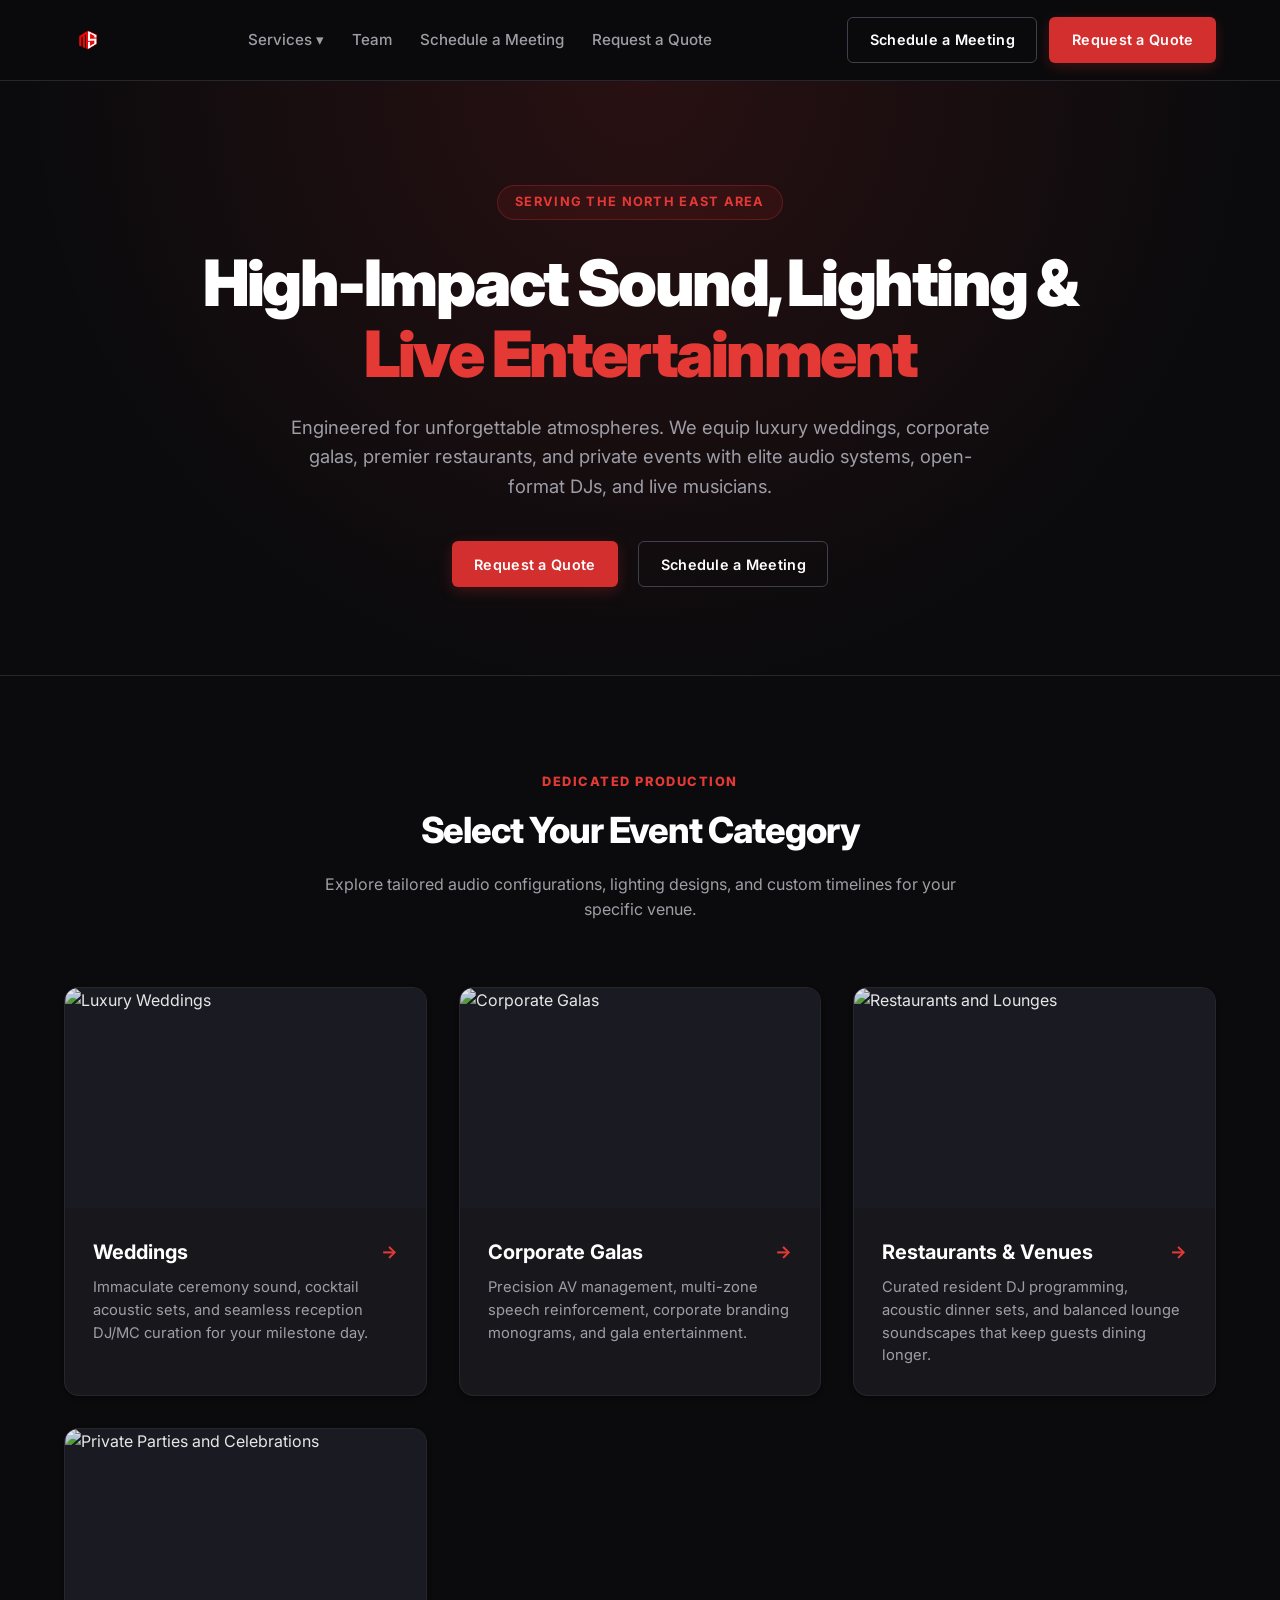
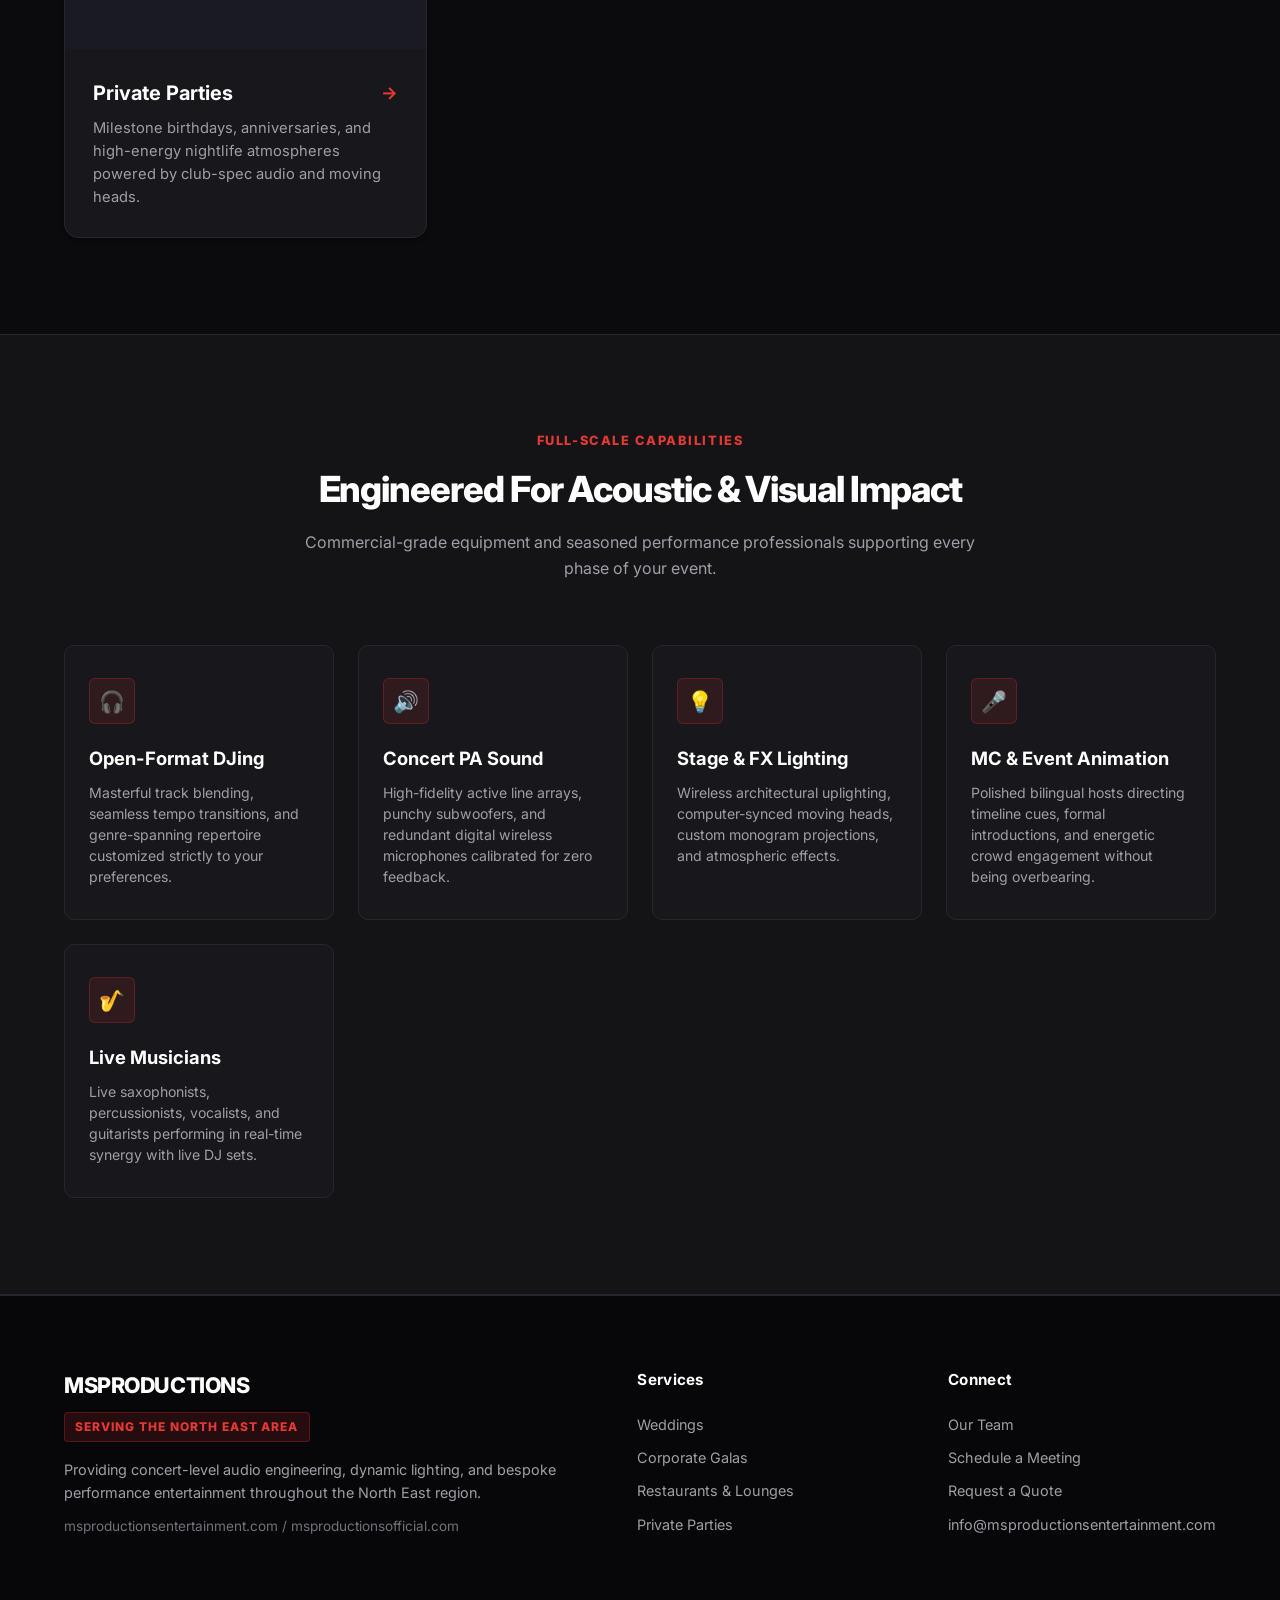
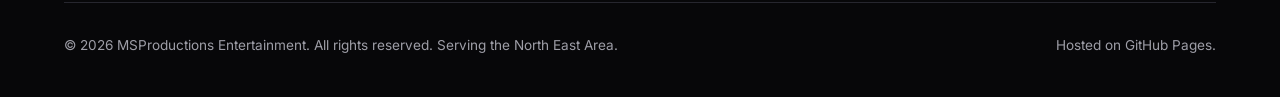
==== index.html @ e0e17f8e "Creating files and folders, with initial layout" ====
﻿<!DOCTYPE html>
<html lang="en">
<head>
  <meta charset="UTF-8">
  <meta name="viewport" content="width=device-width, initial-scale=1.0">
  <title>MSProductions | Premium Sound, DJ & Event Production</title>
  <meta name="description" content="Elite event entertainment, concert-grade PA systems, club-standard DJing, stage lighting, and live musicians serving the North East Area.">
  <link rel="stylesheet" href="styles.css">
  <link rel="icon" type="image/png" href="assets/logoMS.png">
</head>
<body>

  <!-- Global Header Navigation -->
  <header class="site-header">
    <div class="container header-container">
      <a href="index.html" class="logo-link">
        <img src="assets/logoMS.png" alt="MSProductions Logo" class="logo-img" onerror="this.style.display='none'; this.nextElementSibling.style.display='inline-block';">
        <span style="display:none; font-weight:900; font-size: 1.35rem; letter-spacing:-0.03em;">MS<span class="accent-text">PRODUCTIONS</span></span>
      </a>

      <button class="mobile-toggle" id="mobile-toggle" aria-label="Toggle navigation">
        <span></span>
        <span></span>
        <span></span>
      </button>

      <ul class="nav-menu" id="nav-menu">
        <li class="nav-item has-dropdown">
          <a href="#" class="nav-link">Services ▾</a>
          <ul class="dropdown-menu">
            <li><a href="weddings.html">Weddings</a></li>
            <li><a href="corporate.html">Corporate Galas</a></li>
            <li><a href="restaurants.html">Restaurants & Venues</a></li>
            <li><a href="parties.html">Private Parties</a></li>
          </ul>
        </li>
        <li class="nav-item"><a href="team.html" class="nav-link">Team</a></li>
        <li class="nav-item"><a href="schedule.html" class="nav-link">Schedule a Meeting</a></li>
        <li class="nav-item"><a href="quote.html" class="nav-link">Request a Quote</a></li>
      </ul>

      <div class="header-actions">
        <a href="schedule.html" class="btn btn-outline">Schedule a Meeting</a>
        <a href="quote.html" class="btn btn-primary">Request a Quote</a>
      </div>
    </div>
  </header>

  <main>
    <!-- Hero Section -->
    <section class="hero">
      <div class="container">
        <span class="hero-tagline">Serving The North East Area</span>
        <h1 class="hero-title">High-Impact Sound, Lighting & <span class="highlight">Live Entertainment</span></h1>
        <p class="hero-description">
          Engineered for unforgettable atmospheres. We equip luxury weddings, corporate galas, premier restaurants, and private events with elite audio systems, open-format DJs, and live musicians.
        </p>
        <div class="hero-actions">
          <a href="quote.html" class="btn btn-primary">Request a Quote</a>
          <a href="schedule.html" class="btn btn-outline">Schedule a Meeting</a>
        </div>
      </div>
    </section>

    <!-- Clickable Event Services Grid -->
    <section class="section">
      <div class="container">
        <div class="section-header">
          <div class="section-subtitle">Dedicated Production</div>
          <h2 class="section-title">Select Your Event Category</h2>
          <p class="section-desc">Explore tailored audio configurations, lighting designs, and custom timelines for your specific venue.</p>
        </div>

        <div class="services-grid">
          <!-- Card 1: Weddings -->
          <a href="weddings.html" class="service-card">
            <div class="service-img-wrapper">
              <img src="https://images.unsplash.com/photo-1519741497674-611481863552?auto=format&fit=crop&w=800&q=80" alt="Luxury Weddings" class="service-img" loading="lazy">
            </div>
            <div class="service-content">
              <div class="service-title">
                <span>Weddings</span>
                <span class="arrow">&rarr;</span>
              </div>
              <p class="service-desc">Immaculate ceremony sound, cocktail acoustic sets, and seamless reception DJ/MC curation for your milestone day.</p>
            </div>
          </a>

          <!-- Card 2: Corporate Galas -->
          <a href="corporate.html" class="service-card">
            <div class="service-img-wrapper">
              <img src="https://images.unsplash.com/photo-1511578314322-379afb476865?auto=format&fit=crop&w=800&q=80" alt="Corporate Galas" class="service-img" loading="lazy">
            </div>
            <div class="service-content">
              <div class="service-title">
                <span>Corporate Galas</span>
                <span class="arrow">&rarr;</span>
              </div>
              <p class="service-desc">Precision AV management, multi-zone speech reinforcement, corporate branding monograms, and gala entertainment.</p>
            </div>
          </a>

          <!-- Card 3: Restaurants & Venues -->
          <a href="restaurants.html" class="service-card">
            <div class="service-img-wrapper">
              <img src="https://images.unsplash.com/photo-1514933651103-005eec06c04b?auto=format&fit=crop&w=800&q=80" alt="Restaurants and Lounges" class="service-img" loading="lazy">
            </div>
            <div class="service-content">
              <div class="service-title">
                <span>Restaurants & Venues</span>
                <span class="arrow">&rarr;</span>
              </div>
              <p class="service-desc">Curated resident DJ programming, acoustic dinner sets, and balanced lounge soundscapes that keep guests dining longer.</p>
            </div>
          </a>

          <!-- Card 4: Private Parties -->
          <a href="parties.html" class="service-card">
            <div class="service-img-wrapper">
              <img src="https://images.unsplash.com/photo-1470225620780-dba8ba36b745?auto=format&fit=crop&w=800&q=80" alt="Private Parties and Celebrations" class="service-img" loading="lazy">
            </div>
            <div class="service-content">
              <div class="service-title">
                <span>Private Parties</span>
                <span class="arrow">&rarr;</span>
              </div>
              <p class="service-desc">Milestone birthdays, anniversaries, and high-energy nightlife atmospheres powered by club-spec audio and moving heads.</p>
            </div>
          </a>
        </div>
      </div>
    </section>

    <!-- Overview Section (DJing, PA Sound, Stage Lighting, MC Animations, Live Musicians) -->
    <section class="section section-alt">
      <div class="container">
        <div class="section-header">
          <div class="section-subtitle">Full-Scale Capabilities</div>
          <h2 class="section-title">Engineered For Acoustic & Visual Impact</h2>
          <p class="section-desc">Commercial-grade equipment and seasoned performance professionals supporting every phase of your event.</p>
        </div>

        <div class="capabilities-grid">
          <!-- 1. DJing -->
          <div class="capability-card">
            <div class="capability-icon">🎧</div>
            <h3 class="capability-title">Open-Format DJing</h3>
            <p class="capability-desc">Masterful track blending, seamless tempo transitions, and genre-spanning repertoire customized strictly to your preferences.</p>
          </div>

          <!-- 2. PA Sound -->
          <div class="capability-card">
            <div class="capability-icon">🔊</div>
            <h3 class="capability-title">Concert PA Sound</h3>
            <p class="capability-desc">High-fidelity active line arrays, punchy subwoofers, and redundant digital wireless microphones calibrated for zero feedback.</p>
          </div>

          <!-- 3. Stage Lighting -->
          <div class="capability-card">
            <div class="capability-icon">💡</div>
            <h3 class="capability-title">Stage & FX Lighting</h3>
            <p class="capability-desc">Wireless architectural uplighting, computer-synced moving heads, custom monogram projections, and atmospheric effects.</p>
          </div>

          <!-- 4. MC Animations -->
          <div class="capability-card">
            <div class="capability-icon">🎤</div>
            <h3 class="capability-title">MC & Event Animation</h3>
            <p class="capability-desc">Polished bilingual hosts directing timeline cues, formal introductions, and energetic crowd engagement without being overbearing.</p>
          </div>

          <!-- 5. Live Musicians -->
          <div class="capability-card">
            <div class="capability-icon">🎷</div>
            <h3 class="capability-title">Live Musicians</h3>
            <p class="capability-desc">Live saxophonists, percussionists, vocalists, and guitarists performing in real-time synergy with live DJ sets.</p>
          </div>
        </div>
      </div>
    </section>
  </main>

  <!-- Global Footer -->
  <footer class="site-footer">
    <div class="container">
      <div class="footer-grid">
        <div class="footer-brand">
          <h3>MSPRODUCTIONS</h3>
          <span class="region-tag">Serving the North East Area</span>
          <p>Providing concert-level audio engineering, dynamic lighting, and bespoke performance entertainment throughout the North East region.</p>
          <p style="margin-top: 0.75rem; font-size: 0.85rem; color: #71717a;">msproductionsentertainment.com / msproductionsofficial.com</p>
        </div>
        <div class="footer-col">
          <h4>Services</h4>
          <ul class="footer-links">
            <li><a href="weddings.html">Weddings</a></li>
            <li><a href="corporate.html">Corporate Galas</a></li>
            <li><a href="restaurants.html">Restaurants & Lounges</a></li>
            <li><a href="parties.html">Private Parties</a></li>
          </ul>
        </div>
        <div class="footer-col">
          <h4>Connect</h4>
          <ul class="footer-links">
            <li><a href="team.html">Our Team</a></li>
            <li><a href="schedule.html">Schedule a Meeting</a></li>
            <li><a href="quote.html">Request a Quote</a></li>
            <li><a href="mailto:info@msproductionsentertainment.com">info@msproductionsentertainment.com</a></li>
          </ul>
        </div>
      </div>
      <div class="footer-bottom">
        <p>&copy; <span id="current-year"></span> MSProductions Entertainment. All rights reserved. Serving the North East Area.</p>
        <p>Hosted on GitHub Pages.</p>
      </div>
    </div>
  </footer>

  <script src="main.js"></script>
</body>
</html>
---- styles.css ----
﻿@import url('https://fonts.googleapis.com/css2?family=Inter:wght@300;400;500;600;700;800;900&display=swap');

:root {
  --font-main: 'Inter', -apple-system, BlinkMacSystemFont, 'Segoe UI', Roboto, 'Helvetica Neue', Arial, sans-serif;
  --bg-color: #0b0b0d;
  --bg-surface: #141417;
  --bg-surface-alt: #1a1a20;
  --bg-card: #18181c;
  --border-color: #26262e;
  --border-color-hover: #3f3f4e;
  
  --text-main: #ffffff;
  --text-muted: #9e9ea7;
  --text-dim: #71717a;

  --red-primary: #d32f2f;
  --red-hover: #b71c1c;
  --red-accent: #e53935;
  --red-glow: rgba(211, 47, 47, 0.25);

  --shadow-sm: 0 2px 4px rgba(0, 0, 0, 0.4);
  --shadow-md: 0 4px 12px rgba(0, 0, 0, 0.5);
  --shadow-lg: 0 12px 30px rgba(0, 0, 0, 0.7);

  --radius-sm: 6px;
  --radius-md: 10px;
  --radius-lg: 14px;
  --max-width: 1200px;
  --transition: all 0.2s cubic-bezier(0.16, 1, 0.3, 1);
}

* {
  box-sizing: border-box;
  margin: 0;
  padding: 0;
}

body {
  font-family: var(--font-main);
  background-color: var(--bg-color);
  color: var(--text-main);
  line-height: 1.6;
  -webkit-font-smoothing: antialiased;
  min-height: 100vh;
  display: flex;
  flex-direction: column;
}

main {
  flex: 1;
}

a {
  color: inherit;
  text-decoration: none;
}

img {
  max-width: 100%;
  display: block;
}

.container {
  max-width: var(--max-width);
  margin: 0 auto;
  padding: 0 1.5rem;
}

/* Header & Nav */
.site-header {
  position: sticky;
  top: 0;
  z-index: 1000;
  background-color: rgba(11, 11, 13, 0.92);
  backdrop-filter: blur(12px);
  border-bottom: 1px solid var(--border-color);
}

.header-container {
  display: flex;
  align-items: center;
  justify-content: space-between;
  height: 80px;
}

.logo-link {
  display: flex;
  align-items: center;
  gap: 0.75rem;
  font-weight: 800;
  font-size: 1.25rem;
  letter-spacing: -0.03em;
  color: #ffffff;
}

.logo-link .accent-text {
  color: var(--red-accent);
}

.logo-img {
  height: 48px;
  width: auto;
  object-fit: contain;
}

.nav-menu {
  display: flex;
  align-items: center;
  gap: 1.75rem;
  list-style: none;
}

.nav-item {
  position: relative;
}

.nav-link {
  font-weight: 500;
  font-size: 0.95rem;
  color: var(--text-muted);
  transition: var(--transition);
  display: inline-flex;
  align-items: center;
  gap: 0.3rem;
  padding: 0.5rem 0;
}

.nav-link:hover,
.nav-link.active {
  color: #ffffff;
}

/* Dropdown */
.dropdown-menu {
  display: none;
  position: absolute;
  top: 100%;
  left: 0;
  min-width: 230px;
  background-color: var(--bg-surface);
  border: 1px solid var(--border-color);
  border-radius: var(--radius-sm);
  box-shadow: var(--shadow-lg);
  list-style: none;
  padding: 0.5rem 0;
  z-index: 1100;
}

.dropdown-menu li a {
  display: block;
  padding: 0.65rem 1.25rem;
  color: var(--text-muted);
  font-size: 0.9rem;
  font-weight: 500;
  transition: var(--transition);
}

.dropdown-menu li a:hover {
  background-color: var(--bg-surface-alt);
  color: #ffffff;
  padding-left: 1.5rem;
}

.nav-item.has-dropdown:hover .dropdown-menu {
  display: block;
}

.header-actions {
  display: flex;
  align-items: center;
  gap: 0.75rem;
}

/* Buttons */
.btn {
  display: inline-flex;
  align-items: center;
  justify-content: center;
  font-weight: 600;
  font-size: 0.9rem;
  letter-spacing: 0.02em;
  padding: 0.65rem 1.35rem;
  border-radius: var(--radius-sm);
  transition: var(--transition);
  cursor: pointer;
  border: 1px solid transparent;
  white-space: nowrap;
}

.btn-primary {
  background-color: var(--red-primary);
  color: #ffffff;
  box-shadow: 0 4px 14px var(--red-glow);
}

.btn-primary:hover {
  background-color: var(--red-hover);
  box-shadow: 0 6px 20px rgba(211, 47, 47, 0.4);
  transform: translateY(-1px);
}

.btn-outline {
  border-color: var(--border-color-hover);
  color: #ffffff;
  background-color: transparent;
}

.btn-outline:hover {
  border-color: #ffffff;
  background-color: rgba(255, 255, 255, 0.05);
}

.btn-block {
  width: 100%;
}

.mobile-toggle {
  display: none;
  background: none;
  border: none;
  cursor: pointer;
  padding: 0.5rem;
}

.mobile-toggle span {
  display: block;
  width: 24px;
  height: 2px;
  background-color: #ffffff;
  margin: 5px 0;
  transition: var(--transition);
}

/* Hero Section */
.hero {
  padding: 6.5rem 0 5.5rem;
  text-align: center;
  position: relative;
  background: radial-gradient(circle at center top, rgba(211, 47, 47, 0.15) 0%, transparent 70%);
  border-bottom: 1px solid var(--border-color);
}

.hero-tagline {
  display: inline-block;
  font-size: 0.8rem;
  font-weight: 700;
  text-transform: uppercase;
  letter-spacing: 0.1em;
  color: var(--red-accent);
  background-color: rgba(211, 47, 47, 0.1);
  padding: 0.4rem 1.1rem;
  border-radius: 9999px;
  border: 1px solid rgba(211, 47, 47, 0.3);
  margin-bottom: 1.75rem;
}

.hero-title {
  font-size: clamp(2.5rem, 5.5vw, 4rem);
  font-weight: 900;
  line-height: 1.1;
  letter-spacing: -0.04em;
  max-width: 950px;
  margin: 0 auto 1.5rem;
}

.hero-title .highlight {
  color: var(--red-accent);
}

.hero-description {
  max-width: 700px;
  margin: 0 auto 2.5rem;
  font-size: 1.15rem;
  color: var(--text-muted);
}

.hero-actions {
  display: flex;
  justify-content: center;
  gap: 1.25rem;
}

/* Page Banner */
.page-hero {
  padding: 5rem 0 4rem;
  text-align: center;
  border-bottom: 1px solid var(--border-color);
  background: radial-gradient(circle at center top, rgba(211, 47, 47, 0.12) 0%, transparent 65%);
}

.page-hero-title {
  font-size: clamp(2.25rem, 4.5vw, 3.25rem);
  font-weight: 800;
  letter-spacing: -0.03em;
  margin-bottom: 1rem;
}

.page-hero-desc {
  max-width: 700px;
  margin: 0 auto;
  font-size: 1.15rem;
  color: var(--text-muted);
}

/* Section Common */
.section {
  padding: 6rem 0;
}

.section-alt {
  background-color: var(--bg-surface);
  border-top: 1px solid var(--border-color);
  border-bottom: 1px solid var(--border-color);
}

.section-header {
  text-align: center;
  max-width: 680px;
  margin: 0 auto 4rem;
}

.section-subtitle {
  font-size: 0.8rem;
  font-weight: 800;
  text-transform: uppercase;
  letter-spacing: 0.12em;
  color: var(--red-accent);
  margin-bottom: 0.6rem;
}

.section-title {
  font-size: 2.25rem;
  font-weight: 800;
  letter-spacing: -0.03em;
  margin-bottom: 0.75rem;
}

.section-desc {
  color: var(--text-muted);
  font-size: 1rem;
}

/* Event Service Grid (Cards) */
.services-grid {
  display: grid;
  grid-template-columns: repeat(auto-fit, minmax(280px, 1fr));
  gap: 2rem;
}

.service-card {
  background: var(--bg-card);
  border: 1px solid var(--border-color);
  border-radius: var(--radius-lg);
  overflow: hidden;
  box-shadow: var(--shadow-sm);
  transition: var(--transition);
  display: flex;
  flex-direction: column;
}

.service-card:hover {
  transform: translateY(-6px);
  border-color: var(--red-accent);
  box-shadow: 0 10px 25px rgba(211, 47, 47, 0.2);
}

.service-img-wrapper {
  position: relative;
  width: 100%;
  height: 220px;
  background-color: #1a1a22;
  overflow: hidden;
}

.service-img {
  width: 100%;
  height: 100%;
  object-fit: cover;
  transition: transform 0.5s ease;
  filter: brightness(0.9);
}

.service-card:hover .service-img {
  transform: scale(1.06);
  filter: brightness(1.05);
}

.service-content {
  padding: 1.75rem;
  display: flex;
  flex-direction: column;
  flex-grow: 1;
}

.service-title {
  font-size: 1.25rem;
  font-weight: 700;
  margin-bottom: 0.5rem;
  display: flex;
  align-items: center;
  justify-content: space-between;
}

.service-title .arrow {
  color: var(--red-accent);
  font-size: 1.1rem;
  transition: transform 0.2s;
}

.service-card:hover .service-title .arrow {
  transform: translateX(4px);
}

.service-desc {
  color: var(--text-muted);
  font-size: 0.92rem;
  line-height: 1.55;
}

/* Overview / Capabilities 5-Pillar Grid */
.capabilities-grid {
  display: grid;
  grid-template-columns: repeat(auto-fit, minmax(220px, 1fr));
  gap: 1.5rem;
}

.capability-card {
  background: var(--bg-card);
  border: 1px solid var(--border-color);
  border-radius: var(--radius-md);
  padding: 2rem 1.5rem;
  transition: var(--transition);
}

.capability-card:hover {
  border-color: var(--border-color-hover);
  background: var(--bg-surface-alt);
}

.capability-icon {
  width: 46px;
  height: 46px;
  border-radius: var(--radius-sm);
  background: rgba(211, 47, 47, 0.12);
  border: 1px solid rgba(211, 47, 47, 0.3);
  color: var(--red-accent);
  display: flex;
  align-items: center;
  justify-content: center;
  margin-bottom: 1.25rem;
  font-size: 1.3rem;
}

.capability-title {
  font-size: 1.15rem;
  font-weight: 700;
  margin-bottom: 0.5rem;
}

.capability-desc {
  color: var(--text-muted);
  font-size: 0.88rem;
  line-height: 1.5;
}

/* Package Pricing Cards */
.pricing-grid {
  display: grid;
  grid-template-columns: repeat(auto-fit, minmax(320px, 1fr));
  gap: 2rem;
  align-items: stretch;
}

.pricing-card {
  background: var(--bg-card);
  border: 1px solid var(--border-color);
  border-radius: var(--radius-lg);
  padding: 2.5rem;
  box-shadow: var(--shadow-sm);
  display: flex;
  flex-direction: column;
  position: relative;
  transition: var(--transition);
}

.pricing-card:hover {
  box-shadow: var(--shadow-md);
  border-color: var(--border-color-hover);
}

.pricing-card.featured {
  border-color: var(--red-accent);
  box-shadow: 0 8px 30px rgba(211, 47, 47, 0.25);
  background: linear-gradient(180deg, rgba(211, 47, 47, 0.05) 0%, var(--bg-card) 100%);
}

.badge-featured {
  position: absolute;
  top: -12px;
  right: 24px;
  background-color: var(--red-primary);
  color: #fff;
  font-size: 0.75rem;
  font-weight: 800;
  letter-spacing: 0.05em;
  padding: 0.3rem 0.85rem;
  border-radius: 9999px;
  text-transform: uppercase;
}

.pricing-header {
  margin-bottom: 1.75rem;
}

.package-name {
  font-size: 1.45rem;
  font-weight: 800;
  letter-spacing: -0.02em;
  margin-bottom: 0.5rem;
}

.package-desc {
  color: var(--text-muted);
  font-size: 0.9rem;
}

.package-price {
  font-size: 1.85rem;
  font-weight: 900;
  margin: 1.25rem 0;
  display: flex;
  align-items: baseline;
  color: #ffffff;
}

.package-price span {
  font-size: 0.9rem;
  font-weight: 500;
  color: var(--text-muted);
  margin-left: 0.35rem;
}

.package-features {
  list-style: none;
  margin-bottom: 2.25rem;
  flex-grow: 1;
}

.package-features li {
  position: relative;
  padding-left: 1.6rem;
  margin-bottom: 0.85rem;
  font-size: 0.92rem;
  color: #e4e4e7;
}

.package-features li::before {
  content: "✓";
  position: absolute;
  left: 0;
  color: var(--red-accent);
  font-weight: 800;
}

/* Team Grid */
.team-grid {
  display: grid;
  grid-template-columns: repeat(auto-fit, minmax(260px, 1fr));
  gap: 2rem;
}

.team-card {
  background: var(--bg-card);
  border: 1px solid var(--border-color);
  border-radius: var(--radius-lg);
  overflow: hidden;
  box-shadow: var(--shadow-sm);
  transition: var(--transition);
}

.team-card:hover {
  transform: translateY(-5px);
  border-color: var(--red-accent);
}

.team-photo-wrap {
  width: 100%;
  height: 280px;
  background-color: #1a1a22;
  overflow: hidden;
}

.team-photo {
  width: 100%;
  height: 100%;
  object-fit: cover;
  filter: grayscale(20%);
  transition: transform 0.4s ease, filter 0.4s ease;
}

.team-card:hover .team-photo {
  filter: grayscale(0%);
  transform: scale(1.04);
}

.team-info {
  padding: 1.5rem;
}

.team-name {
  font-size: 1.2rem;
  font-weight: 800;
  letter-spacing: -0.02em;
  margin-bottom: 0.25rem;
}

.team-role {
  color: var(--red-accent);
  font-size: 0.85rem;
  font-weight: 700;
  text-transform: uppercase;
  letter-spacing: 0.05em;
  margin-bottom: 0.75rem;
}

.team-bio {
  color: var(--text-muted);
  font-size: 0.88rem;
  line-height: 1.5;
}

/* Quote Form Container */
.form-container {
  max-width: 740px;
  margin: 0 auto;
  background: var(--bg-card);
  border: 1px solid var(--border-color);
  border-radius: var(--radius-lg);
  padding: 2.75rem;
  box-shadow: var(--shadow-lg);
}

.form-grid {
  display: grid;
  grid-template-columns: repeat(2, 1fr);
  gap: 1.25rem;
}

.form-group {
  display: flex;
  flex-direction: column;
}

.form-group.full-width {
  grid-column: span 2;
}

.form-label {
  font-size: 0.85rem;
  font-weight: 600;
  margin-bottom: 0.4rem;
  color: #e4e4e7;
}

.form-input,
.form-select,
.form-textarea {
  width: 100%;
  padding: 0.75rem 0.95rem;
  border: 1px solid var(--border-color);
  border-radius: var(--radius-sm);
  font-family: inherit;
  font-size: 0.95rem;
  color: #ffffff;
  background-color: var(--bg-surface);
  transition: var(--transition);
}

.form-input:focus,
.form-select:focus,
.form-textarea:focus {
  outline: none;
  border-color: var(--red-accent);
  box-shadow: 0 0 0 3px rgba(211, 47, 47, 0.2);
}

.form-textarea {
  resize: vertical;
  min-height: 120px;
}

.form-error {
  display: none;
  margin-top: 0.4rem;
  font-size: 0.82rem;
  color: #f87171;
}

.form-error.visible {
  display: block;
}

.form-status {
  display: none;
  margin-top: 1.25rem;
  padding: 0.85rem 1rem;
  border-radius: var(--radius-sm);
  font-size: 0.92rem;
  text-align: center;
}

.form-status.success {
  display: block;
  background-color: rgba(34, 197, 94, 0.15);
  border: 1px solid rgba(34, 197, 94, 0.3);
  color: #4ade80;
}

.form-status.error {
  display: block;
  background-color: rgba(239, 68, 68, 0.15);
  border: 1px solid rgba(239, 68, 68, 0.3);
  color: #f87171;
}

/* Calendar Schedule Iframe Wrapper */
.calendar-wrapper {
  max-width: 950px;
  margin: 0 auto;
  background: var(--bg-card);
  border: 1px solid var(--border-color);
  border-radius: var(--radius-lg);
  overflow: hidden;
  box-shadow: var(--shadow-lg);
  min-height: 720px;
}

.calendar-iframe {
  width: 100%;
  height: 720px;
  border: 0;
  background-color: #ffffff;
}

/* Footer */
.site-footer {
  background-color: #070709;
  border-top: 1px solid var(--border-color);
  color: var(--text-muted);
  padding: 4.5rem 0 2.5rem;
  font-size: 0.9rem;
  margin-top: auto;
}

.footer-grid {
  display: grid;
  grid-template-columns: 2fr 1fr 1fr;
  gap: 3rem;
  margin-bottom: 3.5rem;
}

.footer-brand h3 {
  color: #ffffff;
  font-size: 1.35rem;
  font-weight: 800;
  letter-spacing: -0.02em;
  margin-bottom: 0.6rem;
}

.region-tag {
  display: inline-block;
  background: rgba(211, 47, 47, 0.15);
  color: var(--red-accent);
  border: 1px solid rgba(211, 47, 47, 0.3);
  font-size: 0.75rem;
  font-weight: 800;
  padding: 0.25rem 0.65rem;
  border-radius: 4px;
  text-transform: uppercase;
  margin-bottom: 1rem;
  letter-spacing: 0.08em;
}

.footer-col h4 {
  color: #ffffff;
  font-size: 0.95rem;
  font-weight: 700;
  letter-spacing: 0.02em;
  margin-bottom: 1.25rem;
}

.footer-links {
  list-style: none;
}

.footer-links li {
  margin-bottom: 0.65rem;
}

.footer-links a:hover {
  color: #ffffff;
}

.footer-bottom {
  border-top: 1px solid var(--border-color);
  padding-top: 2rem;
  display: flex;
  justify-content: space-between;
  align-items: center;
  flex-wrap: wrap;
  gap: 1rem;
  font-size: 0.85rem;
}

/* Responsive */
@media (max-width: 860px) {
  .nav-menu {
    display: none;
    position: absolute;
    top: 80px;
    left: 0;
    width: 100%;
    background-color: var(--bg-surface);
    flex-direction: column;
    padding: 1.5rem;
    border-bottom: 1px solid var(--border-color);
    box-shadow: var(--shadow-lg);
    gap: 1rem;
    align-items: flex-start;
  }

  .nav-menu.active {
    display: flex;
  }

  .dropdown-menu {
    position: static;
    box-shadow: none;
    border: none;
    padding-left: 1rem;
    display: block;
    background: transparent;
  }

  .mobile-toggle {
    display: block;
  }

  .header-actions .btn-outline {
    display: none;
  }

  .form-grid {
    grid-template-columns: 1fr;
  }

  .form-group.full-width {
    grid-column: span 1;
  }

  .footer-grid {
    grid-template-columns: 1fr;
    gap: 2rem;
  }
}
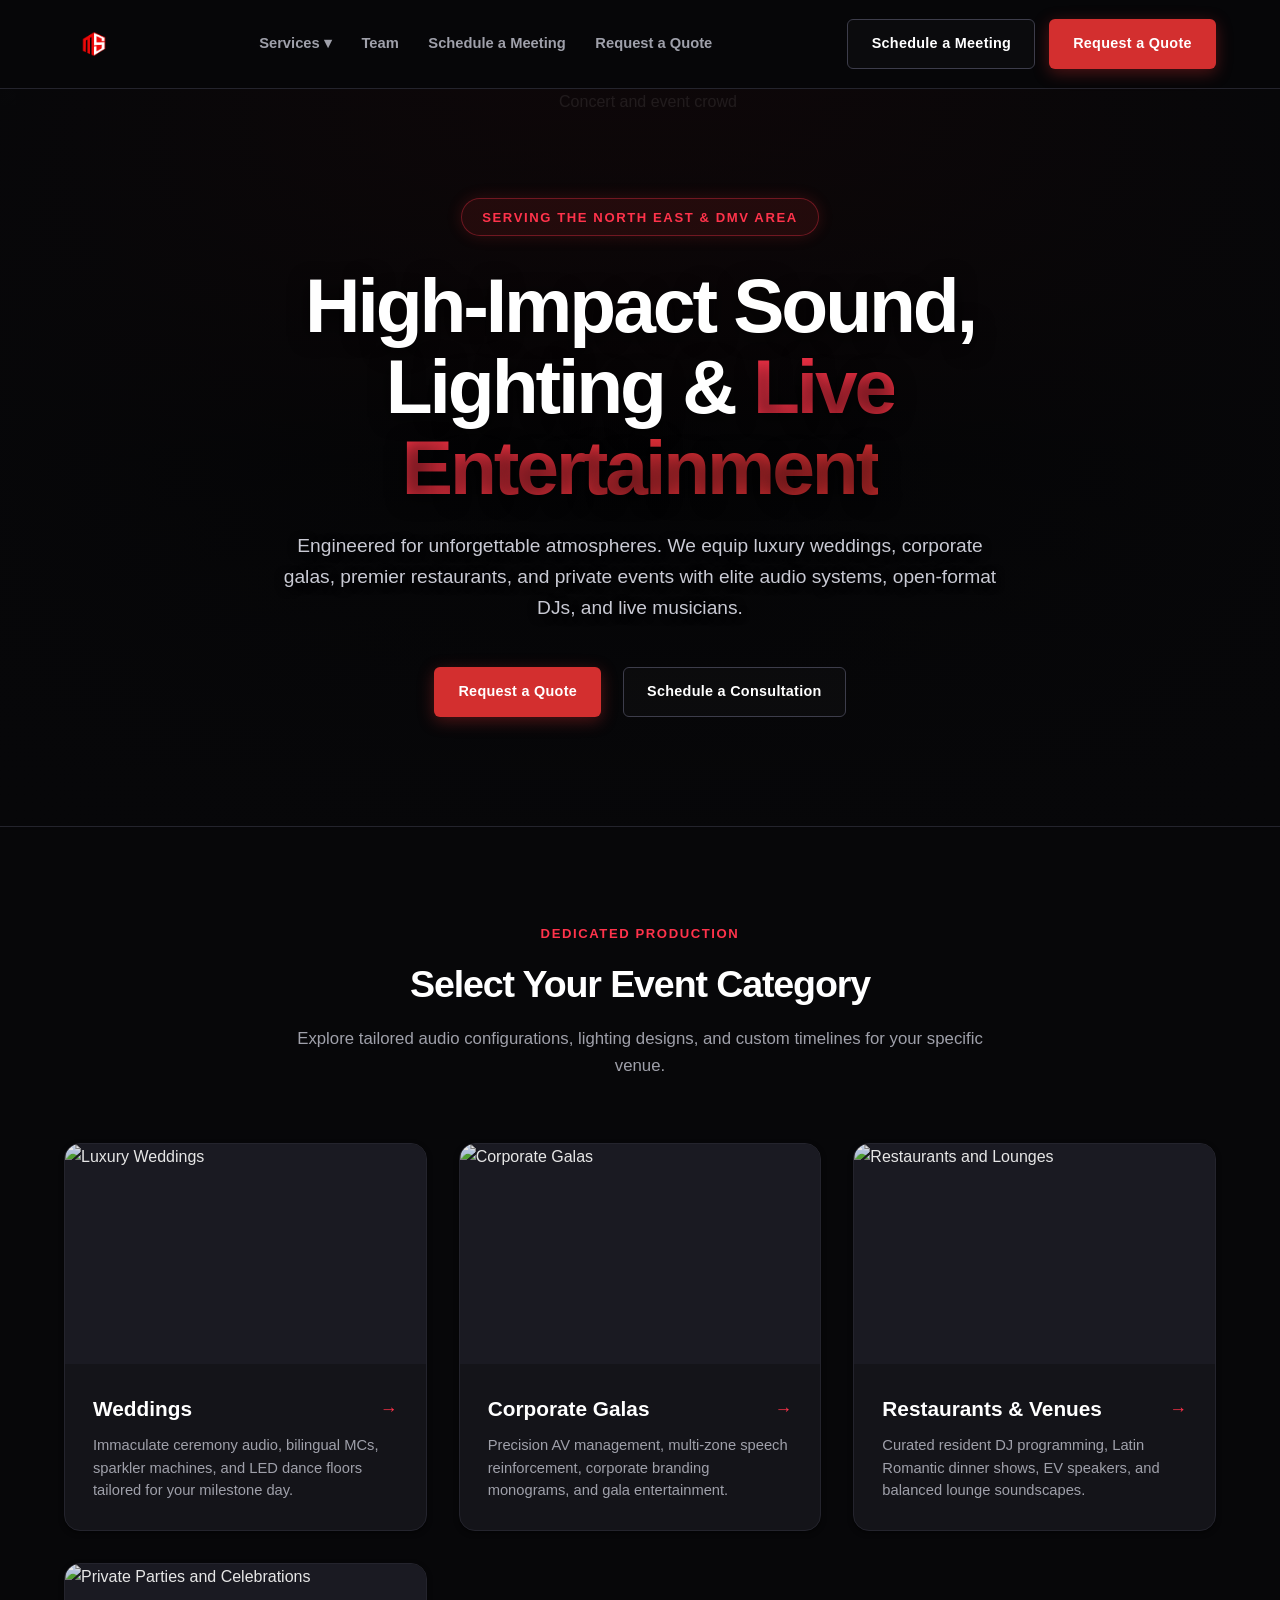
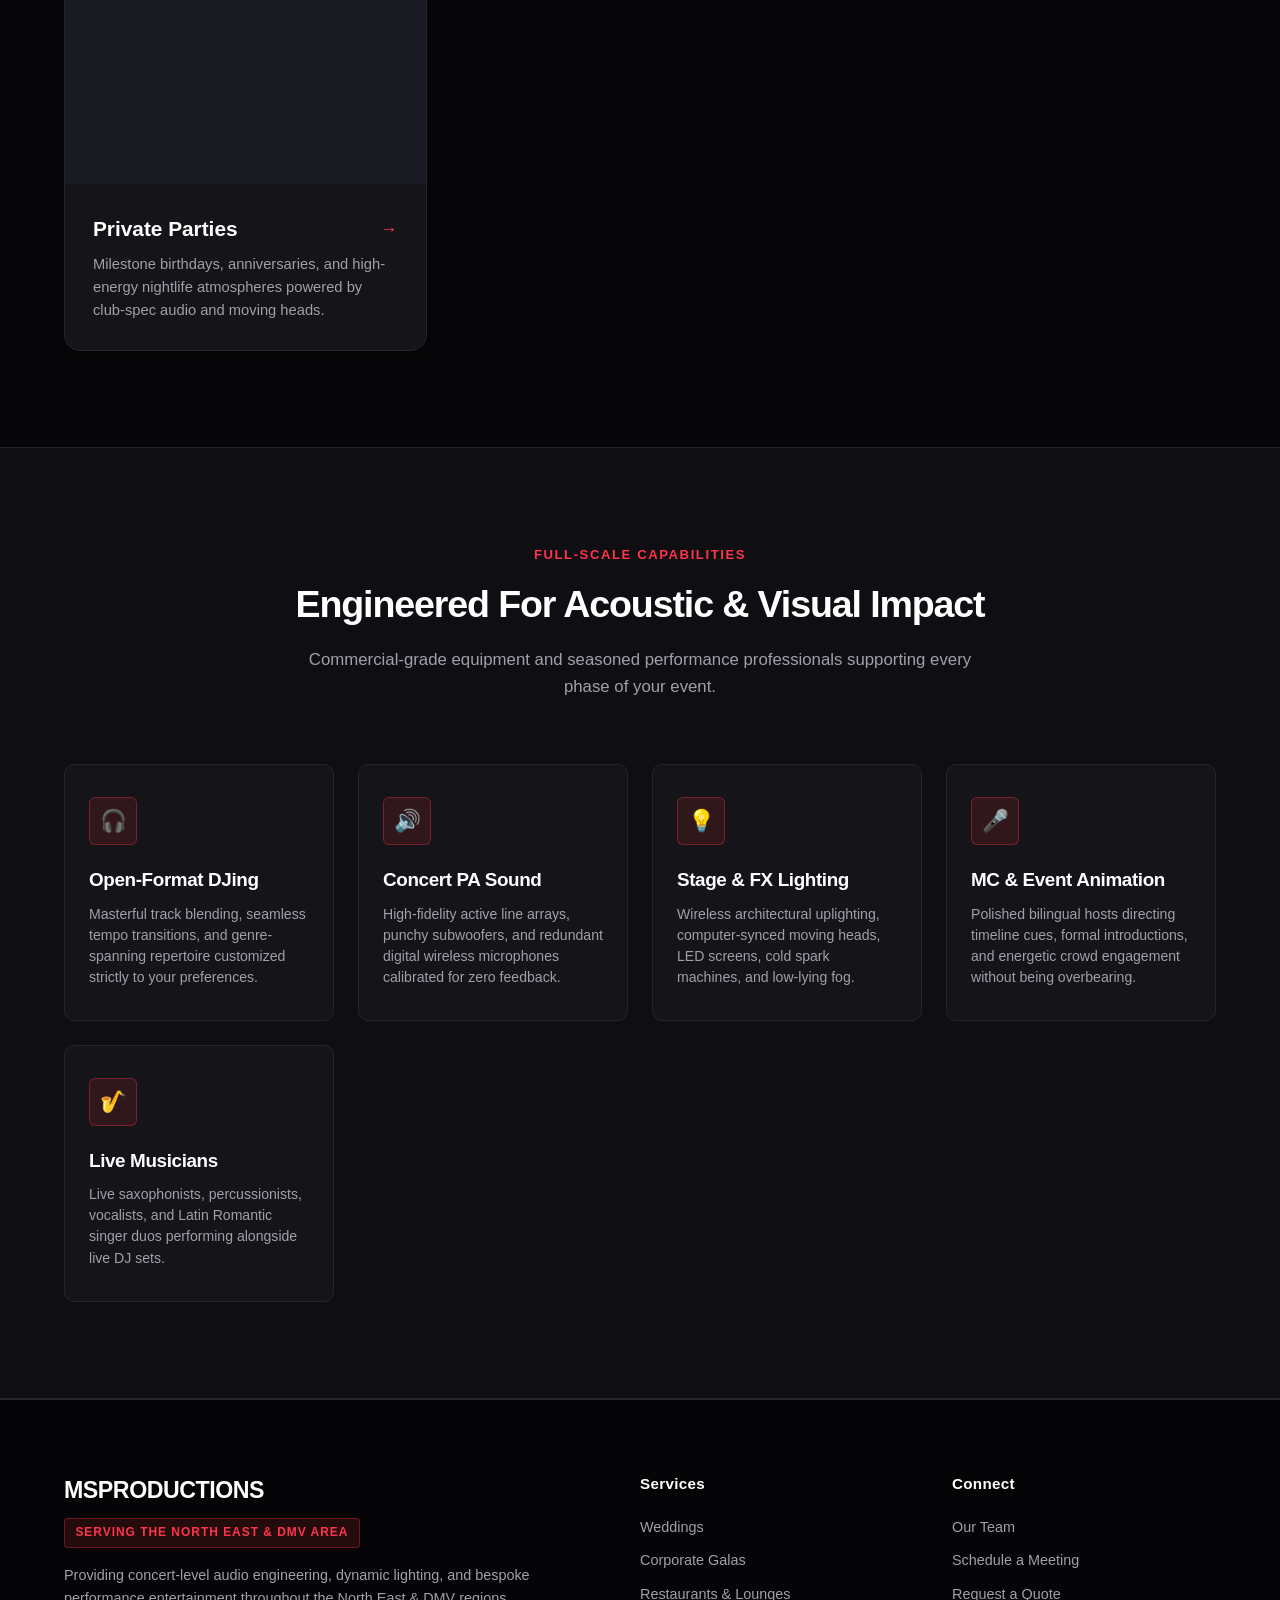
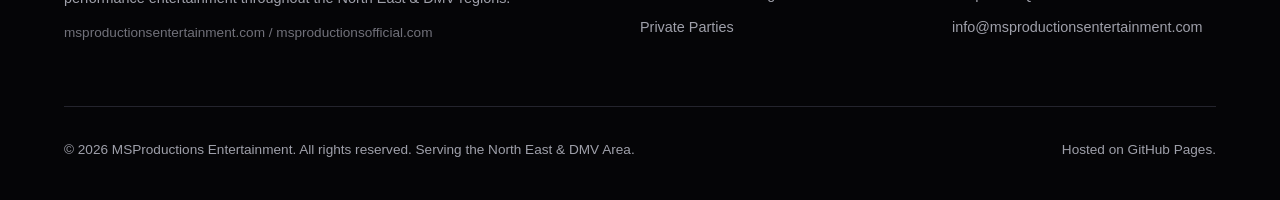
==== commit 15e917d8: "Testing" ====
--- a/index.html
+++ b/index.html
@@ -3,19 +3,19 @@
 <head>
   <meta charset="UTF-8">
   <meta name="viewport" content="width=device-width, initial-scale=1.0">
-  <title>MSProductions | Premium Sound, DJ & Event Production</title>
-  <meta name="description" content="Elite event entertainment, concert-grade PA systems, club-standard DJing, stage lighting, and live musicians serving the North East Area.">
+  <title>MSProductions | High-Impact Sound, DJ & Event Production</title>
+  <meta name="description" content="Elite event entertainment, concert PA sound, club DJing, moving head lighting, and live musicians across the North East & DMV area.">
   <link rel="stylesheet" href="styles.css">
   <link rel="icon" type="image/png" href="assets/logoMS.png">
 </head>
 <body>
 
-  <!-- Global Header Navigation -->
+  <!-- Global Header Navigation (Logo 60px) -->
   <header class="site-header">
     <div class="container header-container">
       <a href="index.html" class="logo-link">
         <img src="assets/logoMS.png" alt="MSProductions Logo" class="logo-img" onerror="this.style.display='none'; this.nextElementSibling.style.display='inline-block';">
-        <span style="display:none; font-weight:900; font-size: 1.35rem; letter-spacing:-0.03em;">MS<span class="accent-text">PRODUCTIONS</span></span>
+        <span style="display:none; font-weight:900; font-size: 1.45rem; letter-spacing:-0.03em;">MS<span class="accent-text">PRODUCTIONS</span></span>
       </a>
 
       <button class="mobile-toggle" id="mobile-toggle" aria-label="Toggle navigation">
@@ -47,17 +47,23 @@
   </header>
 
   <main>
-    <!-- Hero Section -->
+    <!-- Immersive Dark-Mode Hero Section with Background Media -->
     <section class="hero">
-      <div class="container">
-        <span class="hero-tagline">Serving The North East Area</span>
+      <div class="hero-media-container">
+        <!-- High impact concert/nightclub loop background -->
+        <img src="https://images.unsplash.com/photo-1492684223066-81342ee5ff30?auto=format&fit=crop&w=1920&q=80" alt="Concert and event crowd" class="hero-video-bg">
+        <div class="hero-overlay"></div>
+      </div>
+
+      <div class="container hero-content">
+        <span class="hero-tagline">Serving The North East & DMV Area</span>
         <h1 class="hero-title">High-Impact Sound, Lighting & <span class="highlight">Live Entertainment</span></h1>
         <p class="hero-description">
           Engineered for unforgettable atmospheres. We equip luxury weddings, corporate galas, premier restaurants, and private events with elite audio systems, open-format DJs, and live musicians.
         </p>
         <div class="hero-actions">
           <a href="quote.html" class="btn btn-primary">Request a Quote</a>
-          <a href="schedule.html" class="btn btn-outline">Schedule a Meeting</a>
+          <a href="schedule.html" class="btn btn-outline">Schedule a Consultation</a>
         </div>
       </div>
     </section>
@@ -82,7 +88,7 @@
                 <span>Weddings</span>
                 <span class="arrow">&rarr;</span>
               </div>
-              <p class="service-desc">Immaculate ceremony sound, cocktail acoustic sets, and seamless reception DJ/MC curation for your milestone day.</p>
+              <p class="service-desc">Immaculate ceremony audio, bilingual MCs, sparkler machines, and LED dance floors tailored for your milestone day.</p>
             </div>
           </a>
 
@@ -110,7 +116,7 @@
                 <span>Restaurants & Venues</span>
                 <span class="arrow">&rarr;</span>
               </div>
-              <p class="service-desc">Curated resident DJ programming, acoustic dinner sets, and balanced lounge soundscapes that keep guests dining longer.</p>
+              <p class="service-desc">Curated resident DJ programming, Latin Romantic dinner shows, EV speakers, and balanced lounge soundscapes.</p>
             </div>
           </a>
 
@@ -159,7 +165,7 @@
           <div class="capability-card">
             <div class="capability-icon">💡</div>
             <h3 class="capability-title">Stage & FX Lighting</h3>
-            <p class="capability-desc">Wireless architectural uplighting, computer-synced moving heads, custom monogram projections, and atmospheric effects.</p>
+            <p class="capability-desc">Wireless architectural uplighting, computer-synced moving heads, LED screens, cold spark machines, and low-lying fog.</p>
           </div>
 
           <!-- 4. MC Animations -->
@@ -173,7 +179,7 @@
           <div class="capability-card">
             <div class="capability-icon">🎷</div>
             <h3 class="capability-title">Live Musicians</h3>
-            <p class="capability-desc">Live saxophonists, percussionists, vocalists, and guitarists performing in real-time synergy with live DJ sets.</p>
+            <p class="capability-desc">Live saxophonists, percussionists, vocalists, and Latin Romantic singer duos performing alongside live DJ sets.</p>
           </div>
         </div>
       </div>
@@ -186,8 +192,8 @@
       <div class="footer-grid">
         <div class="footer-brand">
           <h3>MSPRODUCTIONS</h3>
-          <span class="region-tag">Serving the North East Area</span>
-          <p>Providing concert-level audio engineering, dynamic lighting, and bespoke performance entertainment throughout the North East region.</p>
+          <span class="region-tag">Serving the North East & DMV Area</span>
+          <p>Providing concert-level audio engineering, dynamic lighting, and bespoke performance entertainment throughout the North East & DMV regions.</p>
           <p style="margin-top: 0.75rem; font-size: 0.85rem; color: #71717a;">msproductionsentertainment.com / msproductionsofficial.com</p>
         </div>
         <div class="footer-col">
@@ -210,7 +216,7 @@
         </div>
       </div>
       <div class="footer-bottom">
-        <p>&copy; <span id="current-year"></span> MSProductions Entertainment. All rights reserved. Serving the North East Area.</p>
+        <p>&copy; <span id="current-year"></span> MSProductions Entertainment. All rights reserved. Serving the North East & DMV Area.</p>
         <p>Hosted on GitHub Pages.</p>
       </div>
     </div>
--- a/styles.css
+++ b/styles.css
@@ -1,32 +1,32 @@
-﻿@import url('https://fonts.googleapis.com/css2?family=Inter:wght@300;400;500;600;700;800;900&display=swap');
-
 :root {
-  --font-main: 'Inter', -apple-system, BlinkMacSystemFont, 'Segoe UI', Roboto, 'Helvetica Neue', Arial, sans-serif;
-  --bg-color: #0b0b0d;
-  --bg-surface: #141417;
-  --bg-surface-alt: #1a1a20;
-  --bg-card: #18181c;
-  --border-color: #26262e;
-  --border-color-hover: #3f3f4e;
+  --font-heading: 'Helvetica', 'Helvetica Neue', Arial, sans-serif;
+  --font-main: 'Helvetica', 'Helvetica Neue', Arial, sans-serif;
+  
+  --bg-color: #070709;
+  --bg-surface: #0f0f13;
+  --bg-surface-alt: #16161c;
+  --bg-card: #141419;
+  --border-color: #24242d;
+  --border-color-hover: #3d3d4b;
   
   --text-main: #ffffff;
-  --text-muted: #9e9ea7;
-  --text-dim: #71717a;
+  --text-muted: #9fa0aa;
+  --text-dim: #6d6e79;
 
   --red-primary: #d32f2f;
   --red-hover: #b71c1c;
-  --red-accent: #e53935;
-  --red-glow: rgba(211, 47, 47, 0.25);
-
-  --shadow-sm: 0 2px 4px rgba(0, 0, 0, 0.4);
-  --shadow-md: 0 4px 12px rgba(0, 0, 0, 0.5);
-  --shadow-lg: 0 12px 30px rgba(0, 0, 0, 0.7);
+  --red-accent: #ff334b;
+  --red-glow: rgba(211, 47, 47, 0.35);
+
+  --shadow-sm: 0 2px 5px rgba(0, 0, 0, 0.5);
+  --shadow-md: 0 6px 16px rgba(0, 0, 0, 0.6);
+  --shadow-lg: 0 16px 36px rgba(0, 0, 0, 0.8);
 
   --radius-sm: 6px;
   --radius-md: 10px;
-  --radius-lg: 14px;
+  --radius-lg: 16px;
   --max-width: 1200px;
-  --transition: all 0.2s cubic-bezier(0.16, 1, 0.3, 1);
+  --transition: all 0.25s cubic-bezier(0.16, 1, 0.3, 1);
 }
 
 * {
@@ -50,6 +50,11 @@
   flex: 1;
 }
 
+h1, h2, h3, .hero-title, .page-hero-title, .package-name, .table-heading {
+  font-family: var(--font-heading);
+  letter-spacing: -0.02em;
+}
+
 a {
   color: inherit;
   text-decoration: none;
@@ -66,13 +71,13 @@
   padding: 0 1.5rem;
 }
 
-/* Header & Nav */
+/* Header & Navbar (Logo height: 58px-62px) */
 .site-header {
   position: sticky;
   top: 0;
   z-index: 1000;
-  background-color: rgba(11, 11, 13, 0.92);
-  backdrop-filter: blur(12px);
+  background-color: rgba(7, 7, 9, 0.94);
+  backdrop-filter: blur(14px);
   border-bottom: 1px solid var(--border-color);
 }
 
@@ -80,15 +85,16 @@
   display: flex;
   align-items: center;
   justify-content: space-between;
-  height: 80px;
+  height: 88px;
 }
 
 .logo-link {
   display: flex;
   align-items: center;
-  gap: 0.75rem;
-  font-weight: 800;
-  font-size: 1.25rem;
+  gap: 0.85rem;
+  font-family: var(--font-heading);
+  font-weight: 900;
+  font-size: 1.4rem;
   letter-spacing: -0.03em;
   color: #ffffff;
 }
@@ -98,7 +104,8 @@
 }
 
 .logo-img {
-  height: 48px;
+  height: 60px;
+  max-height: 62px;
   width: auto;
   object-fit: contain;
 }
@@ -106,7 +113,7 @@
 .nav-menu {
   display: flex;
   align-items: center;
-  gap: 1.75rem;
+  gap: 1.85rem;
   list-style: none;
 }
 
@@ -115,13 +122,13 @@
 }
 
 .nav-link {
-  font-weight: 500;
-  font-size: 0.95rem;
+  font-weight: 600;
+  font-size: 0.92rem;
   color: var(--text-muted);
   transition: var(--transition);
   display: inline-flex;
   align-items: center;
-  gap: 0.3rem;
+  gap: 0.35rem;
   padding: 0.5rem 0;
 }
 
@@ -136,7 +143,7 @@
   position: absolute;
   top: 100%;
   left: 0;
-  min-width: 230px;
+  min-width: 235px;
   background-color: var(--bg-surface);
   border: 1px solid var(--border-color);
   border-radius: var(--radius-sm);
@@ -148,7 +155,7 @@
 
 .dropdown-menu li a {
   display: block;
-  padding: 0.65rem 1.25rem;
+  padding: 0.7rem 1.25rem;
   color: var(--text-muted);
   font-size: 0.9rem;
   font-weight: 500;
@@ -168,7 +175,7 @@
 .header-actions {
   display: flex;
   align-items: center;
-  gap: 0.75rem;
+  gap: 0.85rem;
 }
 
 /* Buttons */
@@ -176,10 +183,10 @@
   display: inline-flex;
   align-items: center;
   justify-content: center;
-  font-weight: 600;
+  font-weight: 700;
   font-size: 0.9rem;
   letter-spacing: 0.02em;
-  padding: 0.65rem 1.35rem;
+  padding: 0.75rem 1.45rem;
   border-radius: var(--radius-sm);
   transition: var(--transition);
   cursor: pointer;
@@ -190,24 +197,30 @@
 .btn-primary {
   background-color: var(--red-primary);
   color: #ffffff;
-  box-shadow: 0 4px 14px var(--red-glow);
+  box-shadow: 0 4px 16px var(--red-glow);
 }
 
 .btn-primary:hover {
   background-color: var(--red-hover);
-  box-shadow: 0 6px 20px rgba(211, 47, 47, 0.4);
-  transform: translateY(-1px);
+  box-shadow: 0 6px 22px rgba(211, 47, 47, 0.5);
+  transform: translateY(-2px);
 }
 
 .btn-outline {
   border-color: var(--border-color-hover);
   color: #ffffff;
-  background-color: transparent;
+  background-color: rgba(255, 255, 255, 0.02);
 }
 
 .btn-outline:hover {
   border-color: #ffffff;
-  background-color: rgba(255, 255, 255, 0.05);
+  background-color: rgba(255, 255, 255, 0.08);
+  transform: translateY(-2px);
+}
+
+.btn-sm {
+  padding: 0.5rem 1rem;
+  font-size: 0.85rem;
 }
 
 .btn-block {
@@ -224,85 +237,135 @@
 
 .mobile-toggle span {
   display: block;
-  width: 24px;
-  height: 2px;
+  width: 26px;
+  height: 2.5px;
   background-color: #ffffff;
   margin: 5px 0;
   transition: var(--transition);
 }
 
-/* Hero Section */
+/* Immersive Hero Section */
 .hero {
-  padding: 6.5rem 0 5.5rem;
+  position: relative;
+  min-height: 82vh;
+  display: flex;
+  align-items: center;
+  justify-content: center;
   text-align: center;
+  overflow: hidden;
+  border-bottom: 1px solid var(--border-color);
+  background-color: #000000;
+}
+
+.hero-media-container {
+  position: absolute;
+  top: 0;
+  left: 0;
+  width: 100%;
+  height: 100%;
+  z-index: 1;
+  overflow: hidden;
+}
+
+.hero-video-bg {
+  width: 100%;
+  height: 100%;
+  object-fit: cover;
+  opacity: 0.38;
+  filter: saturate(1.2) contrast(1.1);
+}
+
+.hero-overlay {
+  position: absolute;
+  top: 0;
+  left: 0;
+  width: 100%;
+  height: 100%;
+  background: radial-gradient(circle at center, rgba(7, 7, 9, 0.5) 0%, rgba(7, 7, 9, 0.92) 80%, #070709 100%),
+              linear-gradient(to bottom, rgba(211, 47, 47, 0.15) 0%, transparent 50%, #070709 100%);
+  z-index: 2;
+}
+
+.hero-content {
   position: relative;
-  background: radial-gradient(circle at center top, rgba(211, 47, 47, 0.15) 0%, transparent 70%);
-  border-bottom: 1px solid var(--border-color);
+  z-index: 3;
+  padding: 5rem 0;
+  max-width: 960px;
 }
 
 .hero-tagline {
   display: inline-block;
-  font-size: 0.8rem;
-  font-weight: 700;
+  font-size: 0.82rem;
+  font-weight: 800;
   text-transform: uppercase;
-  letter-spacing: 0.1em;
-  color: var(--red-accent);
-  background-color: rgba(211, 47, 47, 0.1);
-  padding: 0.4rem 1.1rem;
+  letter-spacing: 0.12em;
+  color: var(--red-accent);
+  background-color: rgba(211, 47, 47, 0.12);
+  padding: 0.45rem 1.25rem;
   border-radius: 9999px;
-  border: 1px solid rgba(211, 47, 47, 0.3);
-  margin-bottom: 1.75rem;
+  border: 1px solid rgba(255, 51, 75, 0.35);
+  margin-bottom: 1.85rem;
+  box-shadow: 0 0 15px rgba(211, 47, 47, 0.2);
 }
 
 .hero-title {
-  font-size: clamp(2.5rem, 5.5vw, 4rem);
+  font-family: 'Helvetica', 'Helvetica Neue', Arial, sans-serif;
+  font-size: clamp(2.75rem, 6.2vw, 4.8rem);
   font-weight: 900;
-  line-height: 1.1;
+  line-height: 1.05;
   letter-spacing: -0.04em;
-  max-width: 950px;
-  margin: 0 auto 1.5rem;
+  margin-bottom: 1.5rem;
+  text-shadow: 0 4px 20px rgba(0, 0, 0, 0.8);
 }
 
 .hero-title .highlight {
   color: var(--red-accent);
+  background: linear-gradient(135deg, #ff334b 0%, #d32f2f 100%);
+  -webkit-background-clip: text;
+  -webkit-text-fill-color: transparent;
 }
 
 .hero-description {
-  max-width: 700px;
-  margin: 0 auto 2.5rem;
-  font-size: 1.15rem;
-  color: var(--text-muted);
+  max-width: 720px;
+  margin: 0 auto 2.75rem;
+  font-size: 1.2rem;
+  color: #c9cad4;
+  text-shadow: 0 2px 10px rgba(0, 0, 0, 0.8);
 }
 
 .hero-actions {
   display: flex;
   justify-content: center;
-  gap: 1.25rem;
-}
-
-/* Page Banner */
+  gap: 1.35rem;
+}
+
+/* Page Hero */
 .page-hero {
   padding: 5rem 0 4rem;
   text-align: center;
   border-bottom: 1px solid var(--border-color);
-  background: radial-gradient(circle at center top, rgba(211, 47, 47, 0.12) 0%, transparent 65%);
+  background: radial-gradient(circle at center top, rgba(211, 47, 47, 0.14) 0%, transparent 70%), var(--bg-surface);
 }
 
 .page-hero-title {
-  font-size: clamp(2.25rem, 4.5vw, 3.25rem);
-  font-weight: 800;
+  font-size: clamp(2.4rem, 4.8vw, 3.5rem);
+  font-weight: 900;
   letter-spacing: -0.03em;
   margin-bottom: 1rem;
 }
 
+.page-hero-title .highlight {
+  color: var(--red-accent);
+}
+
 .page-hero-desc {
-  max-width: 700px;
+  max-width: 720px;
   margin: 0 auto;
   font-size: 1.15rem;
   color: var(--text-muted);
 }
 
-/* Section Common */
+/* Sections */
 .section {
   padding: 6rem 0;
 }
@@ -315,12 +378,12 @@
 
 .section-header {
   text-align: center;
-  max-width: 680px;
+  max-width: 700px;
   margin: 0 auto 4rem;
 }
 
 .section-subtitle {
-  font-size: 0.8rem;
+  font-size: 0.82rem;
   font-weight: 800;
   text-transform: uppercase;
   letter-spacing: 0.12em;
@@ -329,18 +392,190 @@
 }
 
 .section-title {
-  font-size: 2.25rem;
-  font-weight: 800;
+  font-size: 2.35rem;
+  font-weight: 900;
   letter-spacing: -0.03em;
   margin-bottom: 0.75rem;
 }
 
 .section-desc {
   color: var(--text-muted);
-  font-size: 1rem;
-}
-
-/* Event Service Grid (Cards) */
+  font-size: 1.05rem;
+}
+
+/* Scannable Modern Package Table Layout */
+.pricing-table-container {
+  background: var(--bg-card);
+  border: 1px solid var(--border-color);
+  border-radius: var(--radius-lg);
+  overflow: hidden;
+  box-shadow: var(--shadow-lg);
+  margin-bottom: 3.5rem;
+}
+
+.table-responsive {
+  width: 100%;
+  overflow-x: auto;
+  -webkit-overflow-scrolling: touch;
+}
+
+.pricing-table {
+  width: 100%;
+  border-collapse: collapse;
+  text-align: left;
+  min-width: 760px;
+}
+
+.pricing-table th, 
+.pricing-table td {
+  padding: 1.35rem 1.6rem;
+  border-bottom: 1px solid var(--border-color);
+}
+
+.pricing-table thead th {
+  background-color: var(--bg-surface-alt);
+  font-family: var(--font-heading);
+  font-size: 0.88rem;
+  text-transform: uppercase;
+  letter-spacing: 0.08em;
+  color: var(--text-muted);
+  font-weight: 800;
+}
+
+.pricing-table tbody tr {
+  transition: var(--transition);
+}
+
+.pricing-table tbody tr:hover {
+  background-color: rgba(255, 51, 75, 0.04);
+}
+
+.pricing-table tbody tr.featured-row {
+  background-color: rgba(211, 47, 47, 0.07);
+}
+
+.pricing-table tbody tr:last-child td {
+  border-bottom: none;
+}
+
+.pkg-cell-title {
+  font-family: var(--font-heading);
+  font-weight: 800;
+  font-size: 1.25rem;
+  color: #ffffff;
+  display: flex;
+  align-items: center;
+  gap: 0.6rem;
+}
+
+.pkg-tag {
+  font-family: var(--font-main);
+  font-size: 0.7rem;
+  font-weight: 800;
+  text-transform: uppercase;
+  padding: 0.2rem 0.55rem;
+  border-radius: 4px;
+  background-color: var(--red-primary);
+  color: #ffffff;
+  letter-spacing: 0.04em;
+}
+
+.pkg-cell-price {
+  font-family: var(--font-heading);
+  font-size: 1.65rem;
+  font-weight: 900;
+  color: var(--red-accent);
+  white-space: nowrap;
+}
+
+.pkg-cell-price span {
+  font-family: var(--font-main);
+  font-size: 0.8rem;
+  font-weight: 600;
+  color: var(--text-muted);
+}
+
+.inclusions-list {
+  list-style: none;
+  display: flex;
+  flex-direction: column;
+  gap: 0.35rem;
+  font-size: 0.92rem;
+  color: #e1e2ea;
+}
+
+.inclusions-list li {
+  position: relative;
+  padding-left: 1.3rem;
+}
+
+.inclusions-list li::before {
+  content: "•";
+  position: absolute;
+  left: 0;
+  color: var(--red-accent);
+  font-weight: 900;
+  font-size: 1.1rem;
+  line-height: 1;
+}
+
+.duration-pill {
+  display: inline-block;
+  background: var(--bg-surface-alt);
+  border: 1px solid var(--border-color);
+  padding: 0.25rem 0.65rem;
+  border-radius: 9999px;
+  font-size: 0.8rem;
+  font-weight: 700;
+  color: var(--text-muted);
+}
+
+/* Add-ons Grid */
+.addons-grid {
+  display: grid;
+  grid-template-columns: repeat(auto-fit, minmax(320px, 1fr));
+  gap: 1.5rem;
+}
+
+.addon-card {
+  background: var(--bg-card);
+  border: 1px solid var(--border-color);
+  border-radius: var(--radius-md);
+  padding: 1.75rem;
+  display: flex;
+  justify-content: space-between;
+  align-items: center;
+  transition: var(--transition);
+}
+
+.addon-card:hover {
+  border-color: var(--red-accent);
+  transform: translateY(-3px);
+  box-shadow: var(--shadow-md);
+}
+
+.addon-info h4 {
+  font-family: var(--font-heading);
+  font-size: 1.15rem;
+  font-weight: 800;
+  margin-bottom: 0.35rem;
+}
+
+.addon-info p {
+  color: var(--text-muted);
+  font-size: 0.9rem;
+}
+
+.addon-price {
+  font-family: var(--font-heading);
+  font-size: 1.45rem;
+  font-weight: 900;
+  color: var(--red-accent);
+  white-space: nowrap;
+  padding-left: 1.5rem;
+}
+
+/* Event Services Grid */
 .services-grid {
   display: grid;
   grid-template-columns: repeat(auto-fit, minmax(280px, 1fr));
@@ -361,7 +596,7 @@
 .service-card:hover {
   transform: translateY(-6px);
   border-color: var(--red-accent);
-  box-shadow: 0 10px 25px rgba(211, 47, 47, 0.2);
+  box-shadow: 0 10px 25px rgba(211, 47, 47, 0.25);
 }
 
 .service-img-wrapper {
@@ -393,8 +628,8 @@
 }
 
 .service-title {
-  font-size: 1.25rem;
-  font-weight: 700;
+  font-size: 1.3rem;
+  font-weight: 800;
   margin-bottom: 0.5rem;
   display: flex;
   align-items: center;
@@ -417,7 +652,7 @@
   line-height: 1.55;
 }
 
-/* Overview / Capabilities 5-Pillar Grid */
+/* Capabilities 5-Pillar Grid */
 .capabilities-grid {
   display: grid;
   grid-template-columns: repeat(auto-fit, minmax(220px, 1fr));
@@ -438,22 +673,22 @@
 }
 
 .capability-icon {
-  width: 46px;
-  height: 46px;
+  width: 48px;
+  height: 48px;
   border-radius: var(--radius-sm);
-  background: rgba(211, 47, 47, 0.12);
-  border: 1px solid rgba(211, 47, 47, 0.3);
+  background: rgba(211, 47, 47, 0.14);
+  border: 1px solid rgba(255, 51, 75, 0.35);
   color: var(--red-accent);
   display: flex;
   align-items: center;
   justify-content: center;
   margin-bottom: 1.25rem;
-  font-size: 1.3rem;
+  font-size: 1.35rem;
 }
 
 .capability-title {
-  font-size: 1.15rem;
-  font-weight: 700;
+  font-size: 1.18rem;
+  font-weight: 800;
   margin-bottom: 0.5rem;
 }
 
@@ -461,105 +696,6 @@
   color: var(--text-muted);
   font-size: 0.88rem;
   line-height: 1.5;
-}
-
-/* Package Pricing Cards */
-.pricing-grid {
-  display: grid;
-  grid-template-columns: repeat(auto-fit, minmax(320px, 1fr));
-  gap: 2rem;
-  align-items: stretch;
-}
-
-.pricing-card {
-  background: var(--bg-card);
-  border: 1px solid var(--border-color);
-  border-radius: var(--radius-lg);
-  padding: 2.5rem;
-  box-shadow: var(--shadow-sm);
-  display: flex;
-  flex-direction: column;
-  position: relative;
-  transition: var(--transition);
-}
-
-.pricing-card:hover {
-  box-shadow: var(--shadow-md);
-  border-color: var(--border-color-hover);
-}
-
-.pricing-card.featured {
-  border-color: var(--red-accent);
-  box-shadow: 0 8px 30px rgba(211, 47, 47, 0.25);
-  background: linear-gradient(180deg, rgba(211, 47, 47, 0.05) 0%, var(--bg-card) 100%);
-}
-
-.badge-featured {
-  position: absolute;
-  top: -12px;
-  right: 24px;
-  background-color: var(--red-primary);
-  color: #fff;
-  font-size: 0.75rem;
-  font-weight: 800;
-  letter-spacing: 0.05em;
-  padding: 0.3rem 0.85rem;
-  border-radius: 9999px;
-  text-transform: uppercase;
-}
-
-.pricing-header {
-  margin-bottom: 1.75rem;
-}
-
-.package-name {
-  font-size: 1.45rem;
-  font-weight: 800;
-  letter-spacing: -0.02em;
-  margin-bottom: 0.5rem;
-}
-
-.package-desc {
-  color: var(--text-muted);
-  font-size: 0.9rem;
-}
-
-.package-price {
-  font-size: 1.85rem;
-  font-weight: 900;
-  margin: 1.25rem 0;
-  display: flex;
-  align-items: baseline;
-  color: #ffffff;
-}
-
-.package-price span {
-  font-size: 0.9rem;
-  font-weight: 500;
-  color: var(--text-muted);
-  margin-left: 0.35rem;
-}
-
-.package-features {
-  list-style: none;
-  margin-bottom: 2.25rem;
-  flex-grow: 1;
-}
-
-.package-features li {
-  position: relative;
-  padding-left: 1.6rem;
-  margin-bottom: 0.85rem;
-  font-size: 0.92rem;
-  color: #e4e4e7;
-}
-
-.package-features li::before {
-  content: "✓";
-  position: absolute;
-  left: 0;
-  color: var(--red-accent);
-  font-weight: 800;
 }
 
 /* Team Grid */
@@ -610,7 +746,6 @@
 .team-name {
   font-size: 1.2rem;
   font-weight: 800;
-  letter-spacing: -0.02em;
   margin-bottom: 0.25rem;
 }
 
@@ -629,9 +764,9 @@
   line-height: 1.5;
 }
 
-/* Quote Form Container */
+/* Quote Form & Autocomplete */
 .form-container {
-  max-width: 740px;
+  max-width: 760px;
   margin: 0 auto;
   background: var(--bg-card);
   border: 1px solid var(--border-color);
@@ -649,6 +784,7 @@
 .form-group {
   display: flex;
   flex-direction: column;
+  position: relative;
 }
 
 .form-group.full-width {
@@ -657,8 +793,8 @@
 
 .form-label {
   font-size: 0.85rem;
-  font-weight: 600;
-  margin-bottom: 0.4rem;
+  font-weight: 700;
+  margin-bottom: 0.45rem;
   color: #e4e4e7;
 }
 
@@ -666,7 +802,7 @@
 .form-select,
 .form-textarea {
   width: 100%;
-  padding: 0.75rem 0.95rem;
+  padding: 0.8rem 1rem;
   border: 1px solid var(--border-color);
   border-radius: var(--radius-sm);
   font-family: inherit;
@@ -681,12 +817,42 @@
 .form-textarea:focus {
   outline: none;
   border-color: var(--red-accent);
-  box-shadow: 0 0 0 3px rgba(211, 47, 47, 0.2);
+  box-shadow: 0 0 0 3px rgba(255, 51, 75, 0.22);
 }
 
 .form-textarea {
   resize: vertical;
   min-height: 120px;
+}
+
+/* Google Places Autocomplete dropdown dark styling */
+.pac-container {
+  background-color: #141419 !important;
+  border: 1px solid #3d3d4b !important;
+  border-radius: var(--radius-sm) !important;
+  box-shadow: 0 12px 30px rgba(0, 0, 0, 0.8) !important;
+  font-family: var(--font-main) !important;
+  z-index: 9999 !important;
+}
+
+.pac-item {
+  border-top: 1px solid #24242d !important;
+  padding: 8px 12px !important;
+  color: #ffffff !important;
+  cursor: pointer !important;
+}
+
+.pac-item:hover, .pac-item-selected {
+  background-color: #1e1e26 !important;
+}
+
+.pac-item-query {
+  color: #ffffff !important;
+  font-weight: 700 !important;
+}
+
+.pac-matched {
+  color: var(--red-accent) !important;
 }
 
 .form-error {
@@ -703,7 +869,7 @@
 .form-status {
   display: none;
   margin-top: 1.25rem;
-  padding: 0.85rem 1rem;
+  padding: 0.9rem 1rem;
   border-radius: var(--radius-sm);
   font-size: 0.92rem;
   text-align: center;
@@ -716,35 +882,66 @@
   color: #4ade80;
 }
 
-.form-status.error {
-  display: block;
-  background-color: rgba(239, 68, 68, 0.15);
-  border: 1px solid rgba(239, 68, 68, 0.3);
-  color: #f87171;
-}
-
-/* Calendar Schedule Iframe Wrapper */
-.calendar-wrapper {
-  max-width: 950px;
+/* Dark Mode Scheduling Widget Container */
+.schedule-widget-container {
+  max-width: 960px;
   margin: 0 auto;
-  background: var(--bg-card);
+  background: #0d0d11;
   border: 1px solid var(--border-color);
   border-radius: var(--radius-lg);
   overflow: hidden;
   box-shadow: var(--shadow-lg);
-  min-height: 720px;
+  position: relative;
+}
+
+.schedule-widget-header {
+  padding: 1.5rem 2rem;
+  background: var(--bg-surface-alt);
+  border-bottom: 1px solid var(--border-color);
+  display: flex;
+  align-items: center;
+  justify-content: space-between;
+  flex-wrap: wrap;
+  gap: 1rem;
+}
+
+.schedule-widget-title {
+  font-family: var(--font-heading);
+  font-size: 1.15rem;
+  font-weight: 800;
+  display: flex;
+  align-items: center;
+  gap: 0.6rem;
+}
+
+.badge-live {
+  width: 8px;
+  height: 8px;
+  border-radius: 50%;
+  background-color: #22c55e;
+  display: inline-block;
+  box-shadow: 0 0 8px #22c55e;
+}
+
+.calendar-iframe-wrapper {
+  position: relative;
+  width: 100%;
+  height: 720px;
+  background: #070709;
 }
 
 .calendar-iframe {
   width: 100%;
-  height: 720px;
+  height: 100%;
   border: 0;
-  background-color: #ffffff;
+  /* Dark mode filter inversion to harmonize standard light embeds with seamless dark UI */
+  filter: invert(0.92) hue-rotate(180deg) contrast(0.95);
+  transition: var(--transition);
 }
 
 /* Footer */
 .site-footer {
-  background-color: #070709;
+  background-color: #050507;
   border-top: 1px solid var(--border-color);
   color: var(--text-muted);
   padding: 4.5rem 0 2.5rem;
@@ -760,9 +957,10 @@
 }
 
 .footer-brand h3 {
+  font-family: var(--font-heading);
   color: #ffffff;
-  font-size: 1.35rem;
-  font-weight: 800;
+  font-size: 1.45rem;
+  font-weight: 900;
   letter-spacing: -0.02em;
   margin-bottom: 0.6rem;
 }
@@ -771,7 +969,7 @@
   display: inline-block;
   background: rgba(211, 47, 47, 0.15);
   color: var(--red-accent);
-  border: 1px solid rgba(211, 47, 47, 0.3);
+  border: 1px solid rgba(255, 51, 75, 0.35);
   font-size: 0.75rem;
   font-weight: 800;
   padding: 0.25rem 0.65rem;
@@ -814,6 +1012,14 @@
 
 /* Responsive */
 @media (max-width: 860px) {
+  .header-container {
+    height: 80px;
+  }
+
+  .logo-img {
+    height: 52px;
+  }
+
   .nav-menu {
     display: none;
     position: absolute;
@@ -850,6 +1056,15 @@
     display: none;
   }
 
+  .hero-title {
+    font-size: 2.5rem;
+  }
+
+  .hero-actions {
+    flex-direction: column;
+    gap: 0.85rem;
+  }
+
   .form-grid {
     grid-template-columns: 1fr;
   }
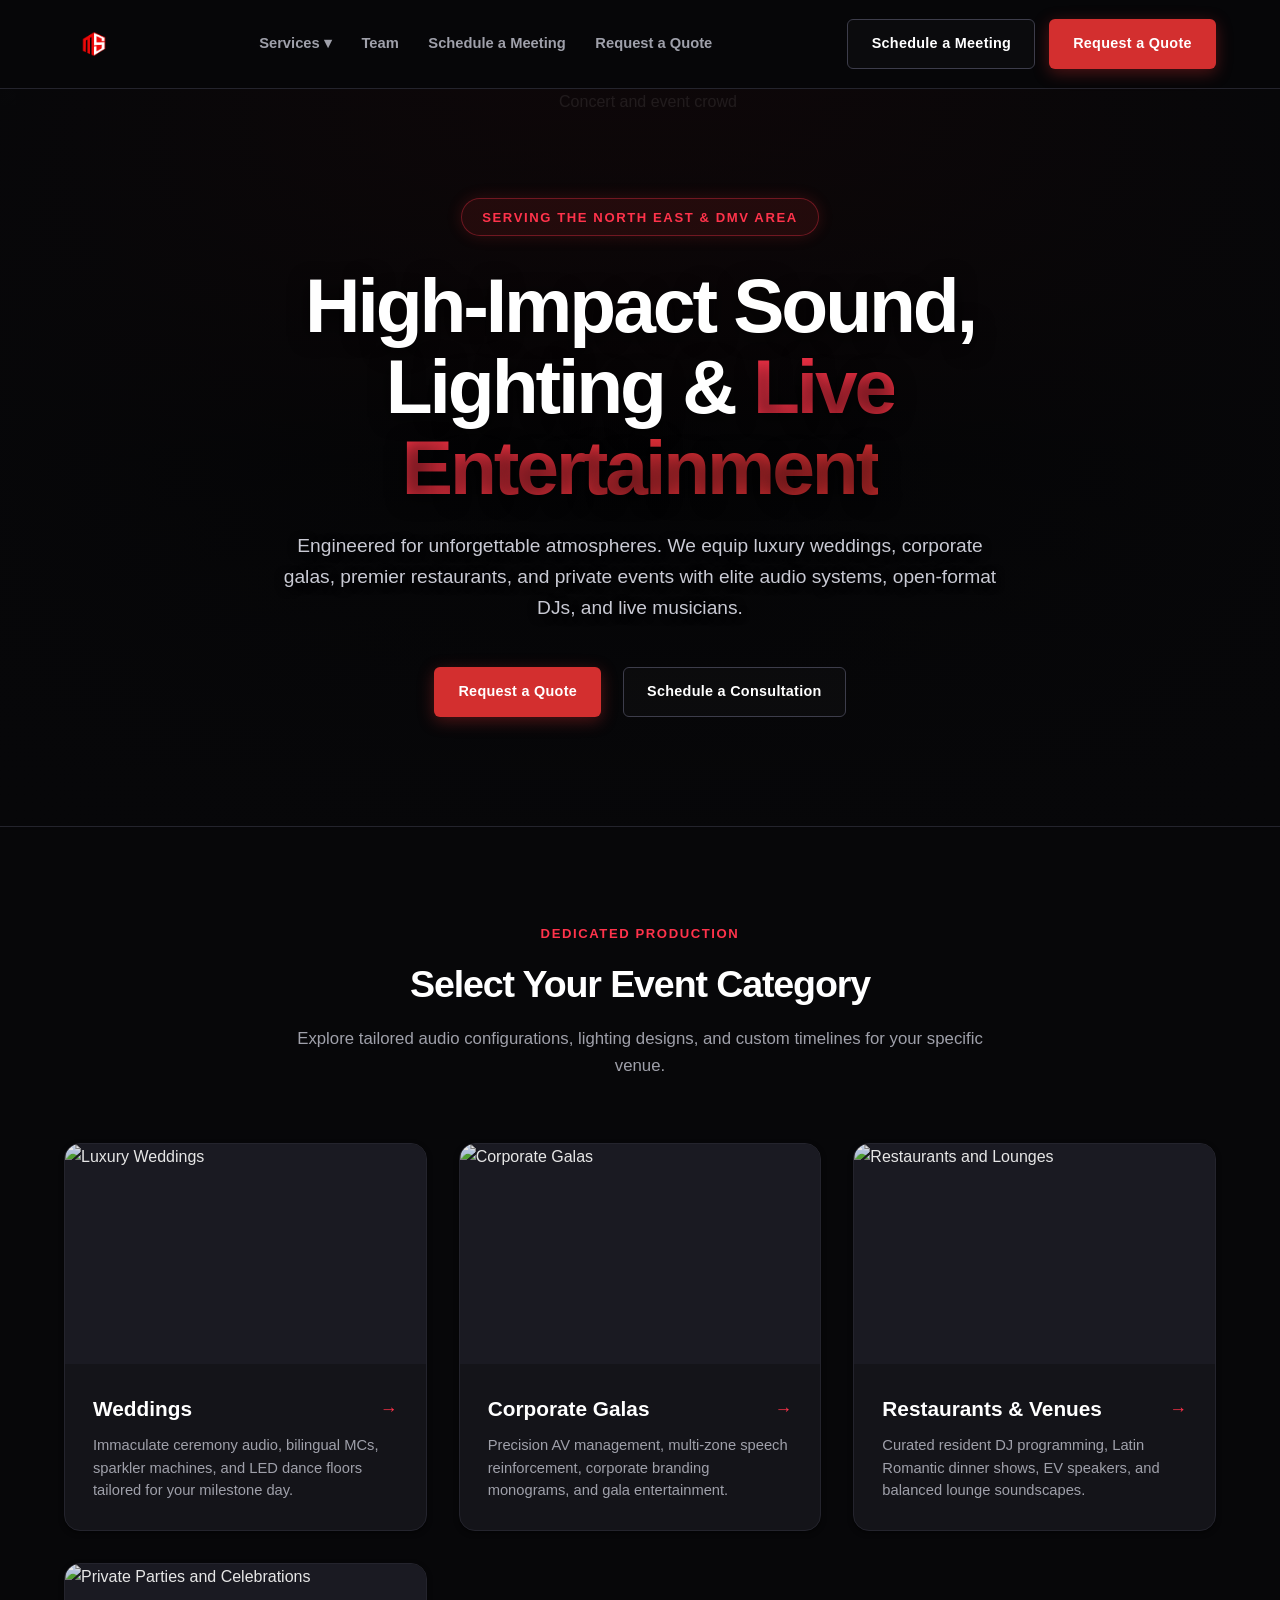
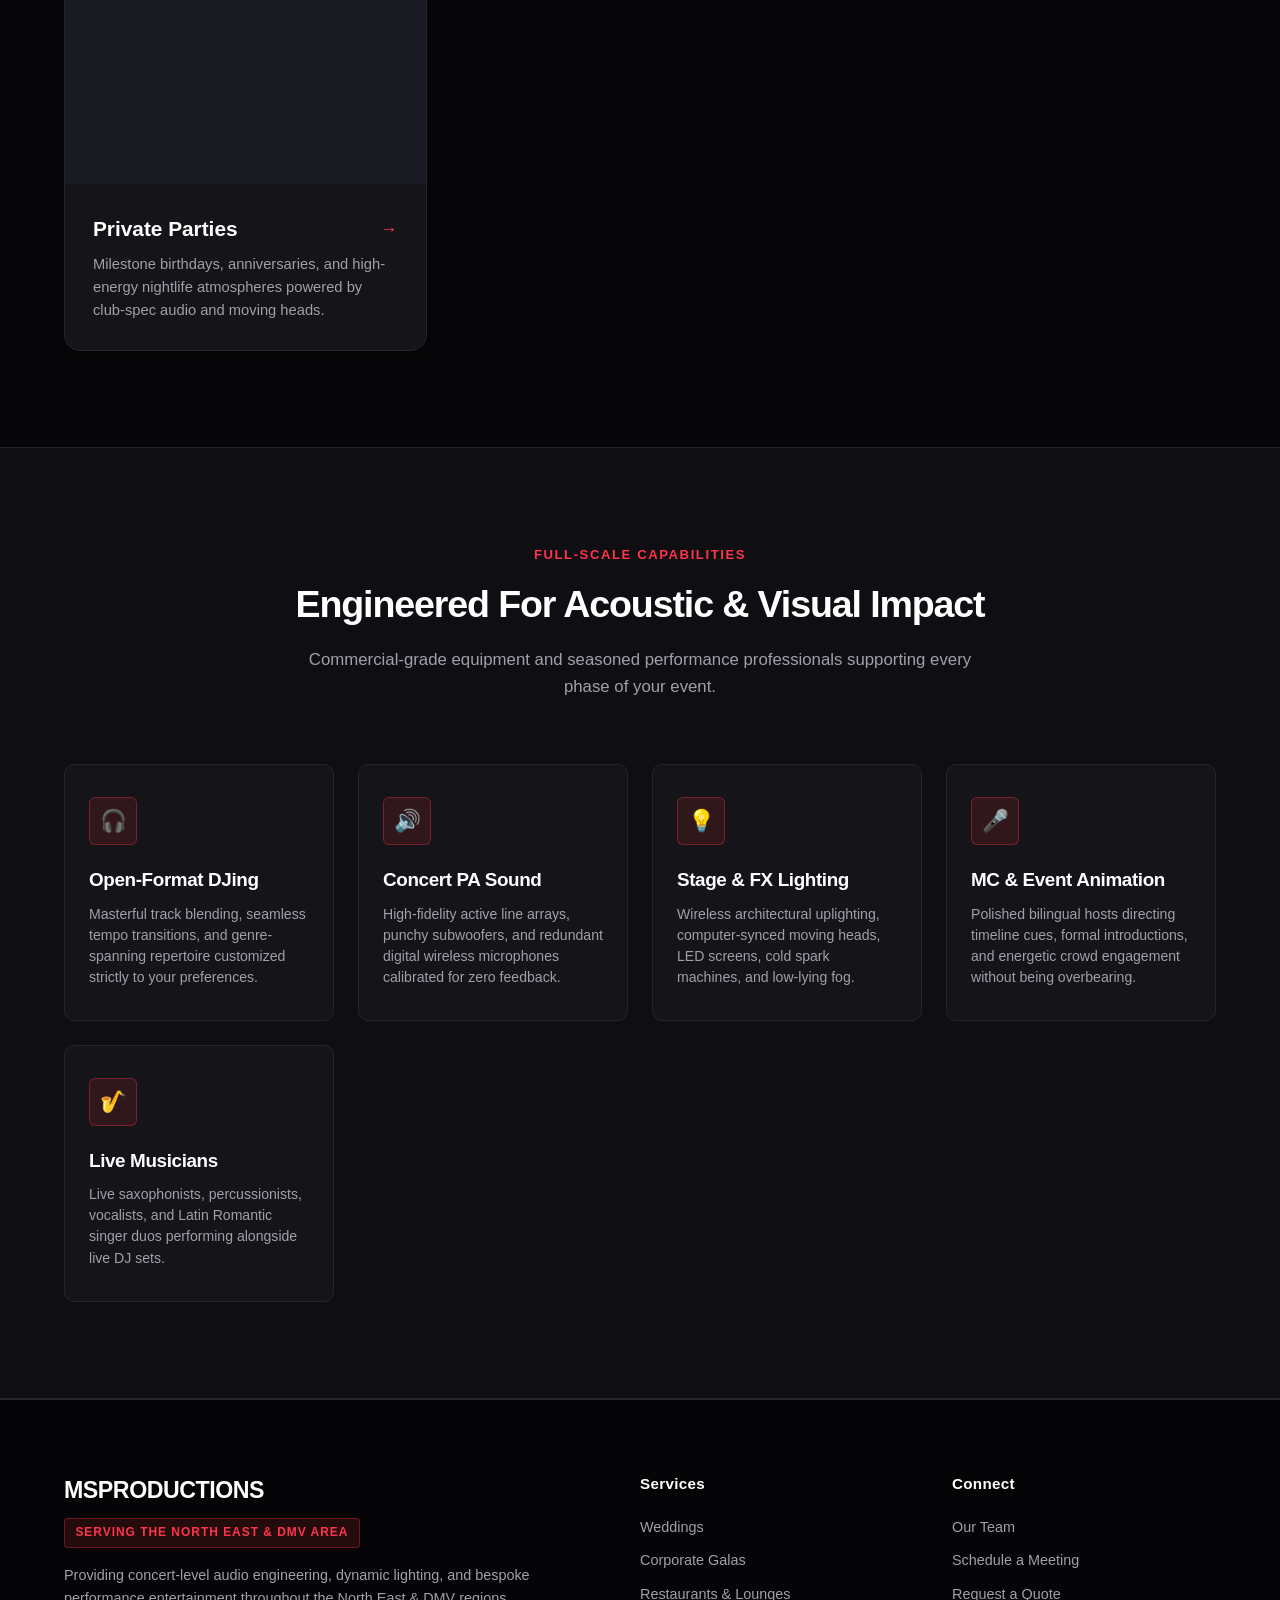
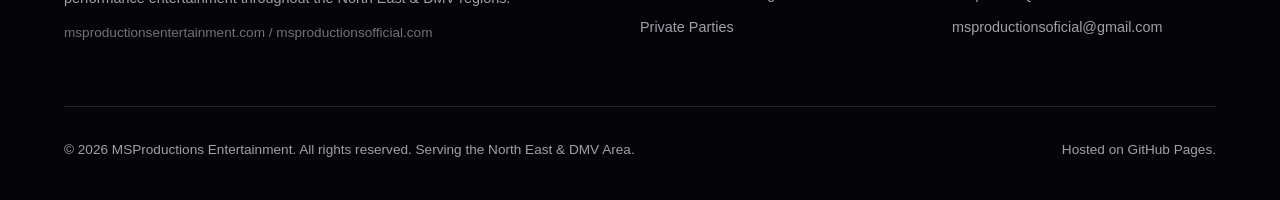
==== commit da5c0708: "Fixing bugs" ====
--- a/index.html
+++ b/index.html
@@ -1,4 +1,4 @@
-﻿<!DOCTYPE html>
+<!DOCTYPE html>
 <html lang="en">
 <head>
   <meta charset="UTF-8">
@@ -211,7 +211,7 @@
             <li><a href="team.html">Our Team</a></li>
             <li><a href="schedule.html">Schedule a Meeting</a></li>
             <li><a href="quote.html">Request a Quote</a></li>
-            <li><a href="mailto:info@msproductionsentertainment.com">info@msproductionsentertainment.com</a></li>
+            <li><a href="mailto:msproductionsoficial@gmail.com">msproductionsoficial@gmail.com</a></li>
           </ul>
         </div>
       </div>
--- a/styles.css
+++ b/styles.css
@@ -29,6 +29,12 @@
   --transition: all 0.25s cubic-bezier(0.16, 1, 0.3, 1);
 }
 
+html, body {
+  overflow-x: hidden;
+  max-width: 100vw;
+  width: 100%;
+}
+
 * {
   box-sizing: border-box;
   margin: 0;
@@ -187,6 +193,7 @@
   font-size: 0.9rem;
   letter-spacing: 0.02em;
   padding: 0.75rem 1.45rem;
+  min-height: 44px;
   border-radius: var(--radius-sm);
   transition: var(--transition);
   cursor: pointer;
@@ -221,6 +228,7 @@
 .btn-sm {
   padding: 0.5rem 1rem;
   font-size: 0.85rem;
+  min-height: 38px;
 }
 
 .btn-block {
@@ -232,7 +240,13 @@
   background: none;
   border: none;
   cursor: pointer;
-  padding: 0.5rem;
+  padding: 8px;
+  width: 44px;
+  height: 44px;
+  min-height: 44px;
+  min-width: 44px;
+  touch-action: manipulation;
+  -webkit-tap-highlight-color: transparent;
 }
 
 .mobile-toggle span {
@@ -240,8 +254,21 @@
   width: 26px;
   height: 2.5px;
   background-color: #ffffff;
-  margin: 5px 0;
-  transition: var(--transition);
+  margin: 5px auto;
+  transition: transform 0.25s ease, opacity 0.2s ease;
+  border-radius: 2px;
+}
+
+.mobile-toggle.active span:nth-child(1) {
+  transform: translateY(7.5px) rotate(45deg);
+}
+
+.mobile-toggle.active span:nth-child(2) {
+  opacity: 0;
+}
+
+.mobile-toggle.active span:nth-child(3) {
+  transform: translateY(-7.5px) rotate(-45deg);
 }
 
 /* Immersive Hero Section */
@@ -575,6 +602,112 @@
   padding-left: 1.5rem;
 }
 
+/* Pricing Grid & Cards (Used in Corporate & Parties) */
+.pricing-grid {
+  display: grid;
+  grid-template-columns: repeat(auto-fit, minmax(320px, 1fr));
+  gap: 2rem;
+  align-items: stretch;
+  width: 100%;
+}
+
+.pricing-card {
+  background: var(--bg-card);
+  border: 1px solid var(--border-color);
+  border-radius: var(--radius-lg);
+  padding: 2.5rem 2rem;
+  box-shadow: var(--shadow-sm);
+  display: flex;
+  flex-direction: column;
+  position: relative;
+  transition: var(--transition);
+  width: 100%;
+  box-sizing: border-box;
+}
+
+.pricing-card:hover {
+  box-shadow: var(--shadow-md);
+  border-color: var(--border-color-hover);
+}
+
+.pricing-card.featured {
+  border-color: var(--red-accent);
+  box-shadow: 0 8px 30px rgba(211, 47, 47, 0.25);
+  background: linear-gradient(180deg, rgba(211, 47, 47, 0.05) 0%, var(--bg-card) 100%);
+}
+
+.badge-featured {
+  position: absolute;
+  top: -12px;
+  right: 20px;
+  background-color: var(--red-primary);
+  color: #fff;
+  font-size: 0.75rem;
+  font-weight: 800;
+  letter-spacing: 0.05em;
+  padding: 0.3rem 0.85rem;
+  border-radius: 9999px;
+  text-transform: uppercase;
+  white-space: nowrap;
+}
+
+.pricing-header {
+  margin-bottom: 1.75rem;
+}
+
+.package-name {
+  font-size: 1.45rem;
+  font-weight: 800;
+  letter-spacing: -0.02em;
+  margin-bottom: 0.5rem;
+  word-wrap: break-word;
+}
+
+.package-desc {
+  color: var(--text-muted);
+  font-size: 0.9rem;
+}
+
+.package-price {
+  font-size: 1.85rem;
+  font-weight: 900;
+  margin: 1.25rem 0;
+  display: flex;
+  align-items: baseline;
+  flex-wrap: wrap;
+  gap: 0.25rem;
+  color: #ffffff;
+}
+
+.package-price span {
+  font-size: 0.9rem;
+  font-weight: 500;
+  color: var(--text-muted);
+}
+
+.package-features {
+  list-style: none;
+  margin-bottom: 2.25rem;
+  flex-grow: 1;
+}
+
+.package-features li {
+  position: relative;
+  padding-left: 1.6rem;
+  margin-bottom: 0.85rem;
+  font-size: 0.92rem;
+  color: #e4e4e7;
+  word-wrap: break-word;
+}
+
+.package-features li::before {
+  content: "✓";
+  position: absolute;
+  left: 0;
+  color: var(--red-accent);
+  font-weight: 800;
+}
+
 /* Event Services Grid */
 .services-grid {
   display: grid;
@@ -802,14 +935,16 @@
 .form-select,
 .form-textarea {
   width: 100%;
+  min-height: 48px;
   padding: 0.8rem 1rem;
   border: 1px solid var(--border-color);
   border-radius: var(--radius-sm);
   font-family: inherit;
-  font-size: 0.95rem;
+  font-size: 16px; /* Prevents auto-zoom on mobile Safari */
   color: #ffffff;
   background-color: var(--bg-surface);
   transition: var(--transition);
+  box-sizing: border-box;
 }
 
 .form-input:focus,
@@ -869,17 +1004,63 @@
 .form-status {
   display: none;
   margin-top: 1.25rem;
-  padding: 0.9rem 1rem;
+  padding: 1rem 1.25rem;
   border-radius: var(--radius-sm);
-  font-size: 0.92rem;
+  font-size: 0.95rem;
+  line-height: 1.5;
   text-align: center;
 }
 
 .form-status.success {
   display: block;
   background-color: rgba(34, 197, 94, 0.15);
-  border: 1px solid rgba(34, 197, 94, 0.3);
+  border: 1px solid rgba(34, 197, 94, 0.35);
   color: #4ade80;
+}
+
+.form-status.error {
+  display: block;
+  background-color: rgba(239, 68, 68, 0.15);
+  border: 1px solid rgba(239, 68, 68, 0.35);
+  color: #fca5a5;
+}
+
+.form-status.error a {
+  color: #ff334b;
+  text-decoration: underline;
+  font-weight: 700;
+}
+
+/* Ensure #venueLocation is always permanently active, interactive, and editable */
+#venueLocation,
+#venueLocation.gm-err-autocomplete {
+  display: block !important;
+  visibility: visible !important;
+  opacity: 1 !important;
+  pointer-events: auto !important;
+  cursor: text !important;
+  background-image: none !important;
+  -webkit-user-select: text !important;
+  user-select: text !important;
+}
+
+#venueLocation:focus,
+#venueLocation.gm-err-autocomplete:focus {
+  outline: none !important;
+  border-color: var(--red-accent) !important;
+  box-shadow: 0 0 0 3px rgba(255, 51, 75, 0.22) !important;
+}
+
+/* Suppress Google Maps API Error Dialogs & Modals (dialog overlays only) */
+.gm-err-container, 
+.gm-err-message,
+.gm-err-content,
+div[style*="z-index: 1000000"],
+div[style*="z-index: 1000001"] {
+  display: none !important;
+  visibility: hidden !important;
+  opacity: 0 !important;
+  pointer-events: none !important;
 }
 
 /* Dark Mode Scheduling Widget Container */
@@ -1010,71 +1191,376 @@
   font-size: 0.85rem;
 }
 
-/* Responsive */
+/* Responsive Styles */
 @media (max-width: 860px) {
   .header-container {
-    height: 80px;
+    height: 74px;
+    position: relative;
   }
 
   .logo-img {
-    height: 52px;
+    height: 48px;
+    max-height: 50px;
+  }
+
+  .logo-link {
+    font-size: 1.2rem;
+  }
+
+  .mobile-toggle {
+    display: flex;
+    flex-direction: column;
+    justify-content: center;
+    align-items: center;
+    order: 3;
+    width: 44px;
+    height: 44px;
+    padding: 6px;
+    z-index: 1002;
+  }
+
+  .header-actions {
+    order: 2;
+    margin-left: auto;
+    margin-right: 0.5rem;
+  }
+
+  .header-actions .btn-outline {
+    display: none;
+  }
+
+  .header-actions .btn-primary {
+    padding: 0.5rem 0.9rem;
+    font-size: 0.8rem;
+    min-height: 40px;
   }
 
   .nav-menu {
     display: none;
     position: absolute;
-    top: 80px;
+    top: 74px;
     left: 0;
     width: 100%;
     background-color: var(--bg-surface);
     flex-direction: column;
-    padding: 1.5rem;
+    padding: 1.5rem 1.25rem;
     border-bottom: 1px solid var(--border-color);
-    box-shadow: var(--shadow-lg);
-    gap: 1rem;
-    align-items: flex-start;
+    box-shadow: 0 20px 30px rgba(0, 0, 0, 0.8);
+    gap: 0.75rem;
+    align-items: stretch;
+    z-index: 1001;
+    max-height: calc(100vh - 74px);
+    overflow-y: auto;
   }
 
   .nav-menu.active {
     display: flex;
+  }
+
+  .nav-link {
+    font-size: 1.05rem;
+    padding: 0.75rem 0.5rem;
+    width: 100%;
+    border-bottom: 1px solid rgba(255, 255, 255, 0.06);
   }
 
   .dropdown-menu {
     position: static;
     box-shadow: none;
     border: none;
-    padding-left: 1rem;
+    border-left: 2px solid var(--red-accent);
+    padding: 0.25rem 0 0.5rem 1rem;
+    margin: 0.25rem 0 0.5rem 0.5rem;
     display: block;
-    background: transparent;
-  }
-
-  .mobile-toggle {
-    display: block;
-  }
-
-  .header-actions .btn-outline {
-    display: none;
+    background: rgba(255, 255, 255, 0.02);
+    border-radius: 0 var(--radius-sm) var(--radius-sm) 0;
+  }
+
+  .dropdown-menu li a {
+    padding: 0.5rem 0.75rem;
+    font-size: 0.92rem;
   }
 
   .hero-title {
-    font-size: 2.5rem;
+    font-size: clamp(2rem, 5vw, 2.75rem);
   }
 
   .hero-actions {
     flex-direction: column;
     gap: 0.85rem;
-  }
-
-  .form-grid {
-    grid-template-columns: 1fr;
-  }
-
-  .form-group.full-width {
-    grid-column: span 1;
+    width: 100%;
+    max-width: 380px;
+    margin: 0 auto;
+  }
+
+  .hero-actions .btn {
+    width: 100%;
   }
 
   .footer-grid {
     grid-template-columns: 1fr;
-    gap: 2rem;
-  }
-}
+    gap: 2.5rem;
+  }
+}
+
+@media (max-width: 768px) {
+  /* Prevent horizontal overflow */
+  html, body {
+    overflow-x: hidden;
+    max-width: 100vw;
+  }
+
+  .container {
+    padding: 0 1.25rem;
+  }
+
+  .section {
+    padding: 4rem 0;
+  }
+
+  .section-header {
+    margin-bottom: 2.5rem;
+  }
+
+  .section-title {
+    font-size: 1.85rem;
+  }
+
+  .page-hero {
+    padding: 3.5rem 0 2.5rem;
+  }
+
+  .page-hero-title {
+    font-size: 2rem;
+  }
+
+  .page-hero-desc {
+    font-size: 1rem;
+  }
+
+  /* Package & Pricing Cards: 100% width stacking without clipping */
+  .pricing-grid {
+    grid-template-columns: 1fr;
+    gap: 1.75rem;
+    width: 100%;
+  }
+
+  .pricing-card {
+    width: 100%;
+    max-width: 100%;
+    padding: 2rem 1.25rem;
+    margin: 0;
+    box-sizing: border-box;
+  }
+
+  .package-price {
+    font-size: 1.6rem;
+  }
+
+  /* Scannable Package Table: Transform into clean 100% width stacked cards on mobile */
+  .pricing-table-container {
+    background: transparent;
+    border: none;
+    box-shadow: none;
+    margin-bottom: 2.5rem;
+  }
+
+  .table-responsive {
+    overflow-x: visible;
+    width: 100%;
+  }
+
+  .pricing-table {
+    display: block;
+    min-width: 0;
+    width: 100%;
+  }
+
+  .pricing-table thead {
+    display: none;
+  }
+
+  .pricing-table tbody {
+    display: flex;
+    flex-direction: column;
+    gap: 1.5rem;
+    width: 100%;
+  }
+
+  .pricing-table tbody tr {
+    display: flex;
+    flex-direction: column;
+    width: 100%;
+    background: var(--bg-card);
+    border: 1px solid var(--border-color);
+    border-radius: var(--radius-lg);
+    padding: 1.5rem 1.25rem;
+    box-shadow: var(--shadow-sm);
+    position: relative;
+    box-sizing: border-box;
+  }
+
+  .pricing-table tbody tr.featured-row {
+    border-color: var(--red-accent);
+    box-shadow: 0 8px 25px rgba(211, 47, 47, 0.2);
+    background: linear-gradient(180deg, rgba(211, 47, 47, 0.08) 0%, var(--bg-card) 100%);
+  }
+
+  .pricing-table td {
+    display: block;
+    width: 100%;
+    padding: 0.4rem 0;
+    border-bottom: none;
+    box-sizing: border-box;
+  }
+
+  .pricing-table td:last-child {
+    padding-top: 1rem;
+  }
+
+  .pkg-cell-title {
+    font-size: 1.2rem;
+    flex-wrap: wrap;
+    gap: 0.4rem;
+  }
+
+  .pkg-cell-price {
+    font-size: 1.5rem;
+  }
+
+  .inclusions-list {
+    font-size: 0.9rem;
+  }
+
+  .inclusions-list li {
+    word-wrap: break-word;
+  }
+
+  /* Add-ons Grid */
+  .addons-grid {
+    grid-template-columns: 1fr;
+    gap: 1rem;
+    width: 100%;
+  }
+
+  .addon-card {
+    flex-direction: column;
+    align-items: flex-start;
+    padding: 1.25rem;
+    gap: 0.75rem;
+    width: 100%;
+    box-sizing: border-box;
+  }
+
+  .addon-price {
+    padding-left: 0;
+    font-size: 1.35rem;
+  }
+
+  /* Services Grid */
+  .services-grid {
+    grid-template-columns: 1fr;
+    gap: 1.5rem;
+    width: 100%;
+  }
+
+  .service-card {
+    width: 100%;
+    box-sizing: border-box;
+  }
+
+  /* Capabilities Grid */
+  .capabilities-grid {
+    grid-template-columns: 1fr;
+    gap: 1rem;
+    width: 100%;
+  }
+
+  .capability-card {
+    width: 100%;
+    box-sizing: border-box;
+  }
+
+  /* Team Grid */
+  .team-grid {
+    grid-template-columns: 1fr;
+    gap: 1.5rem;
+    width: 100%;
+  }
+
+  .team-card {
+    width: 100%;
+    box-sizing: border-box;
+  }
+
+  .team-photo-wrap {
+    height: 320px;
+  }
+
+  /* Form Layout */
+  .form-container {
+    padding: 1.75rem 1.25rem;
+    width: 100%;
+    box-sizing: border-box;
+  }
+
+  .form-grid {
+    grid-template-columns: 1fr !important;
+    gap: 1.25rem;
+    width: 100%;
+  }
+
+  .form-group {
+    width: 100%;
+  }
+
+  .form-group.full-width {
+    grid-column: span 1 !important;
+  }
+
+  .form-input,
+  .form-select,
+  .form-textarea {
+    min-height: 48px;
+    font-size: 16px; /* Prevents auto-zoom on iOS Safari */
+  }
+
+  .btn {
+    min-height: 44px;
+  }
+
+  /* Schedule widget iframe container */
+  .calendar-iframe-wrapper {
+    height: 600px;
+  }
+}
+
+@media (max-width: 480px) {
+  .container {
+    padding: 0 1rem;
+  }
+
+  .logo-img {
+    height: 42px;
+  }
+
+  .header-actions .btn-primary {
+    display: none;
+  }
+
+  .hero-content {
+    padding: 3.5rem 0;
+  }
+
+  .hero-title {
+    font-size: 2.1rem;
+  }
+
+  .form-container {
+    padding: 1.5rem 1rem;
+  }
+
+  .schedule-widget-header {
+    padding: 1rem 1.25rem;
+  }
+}
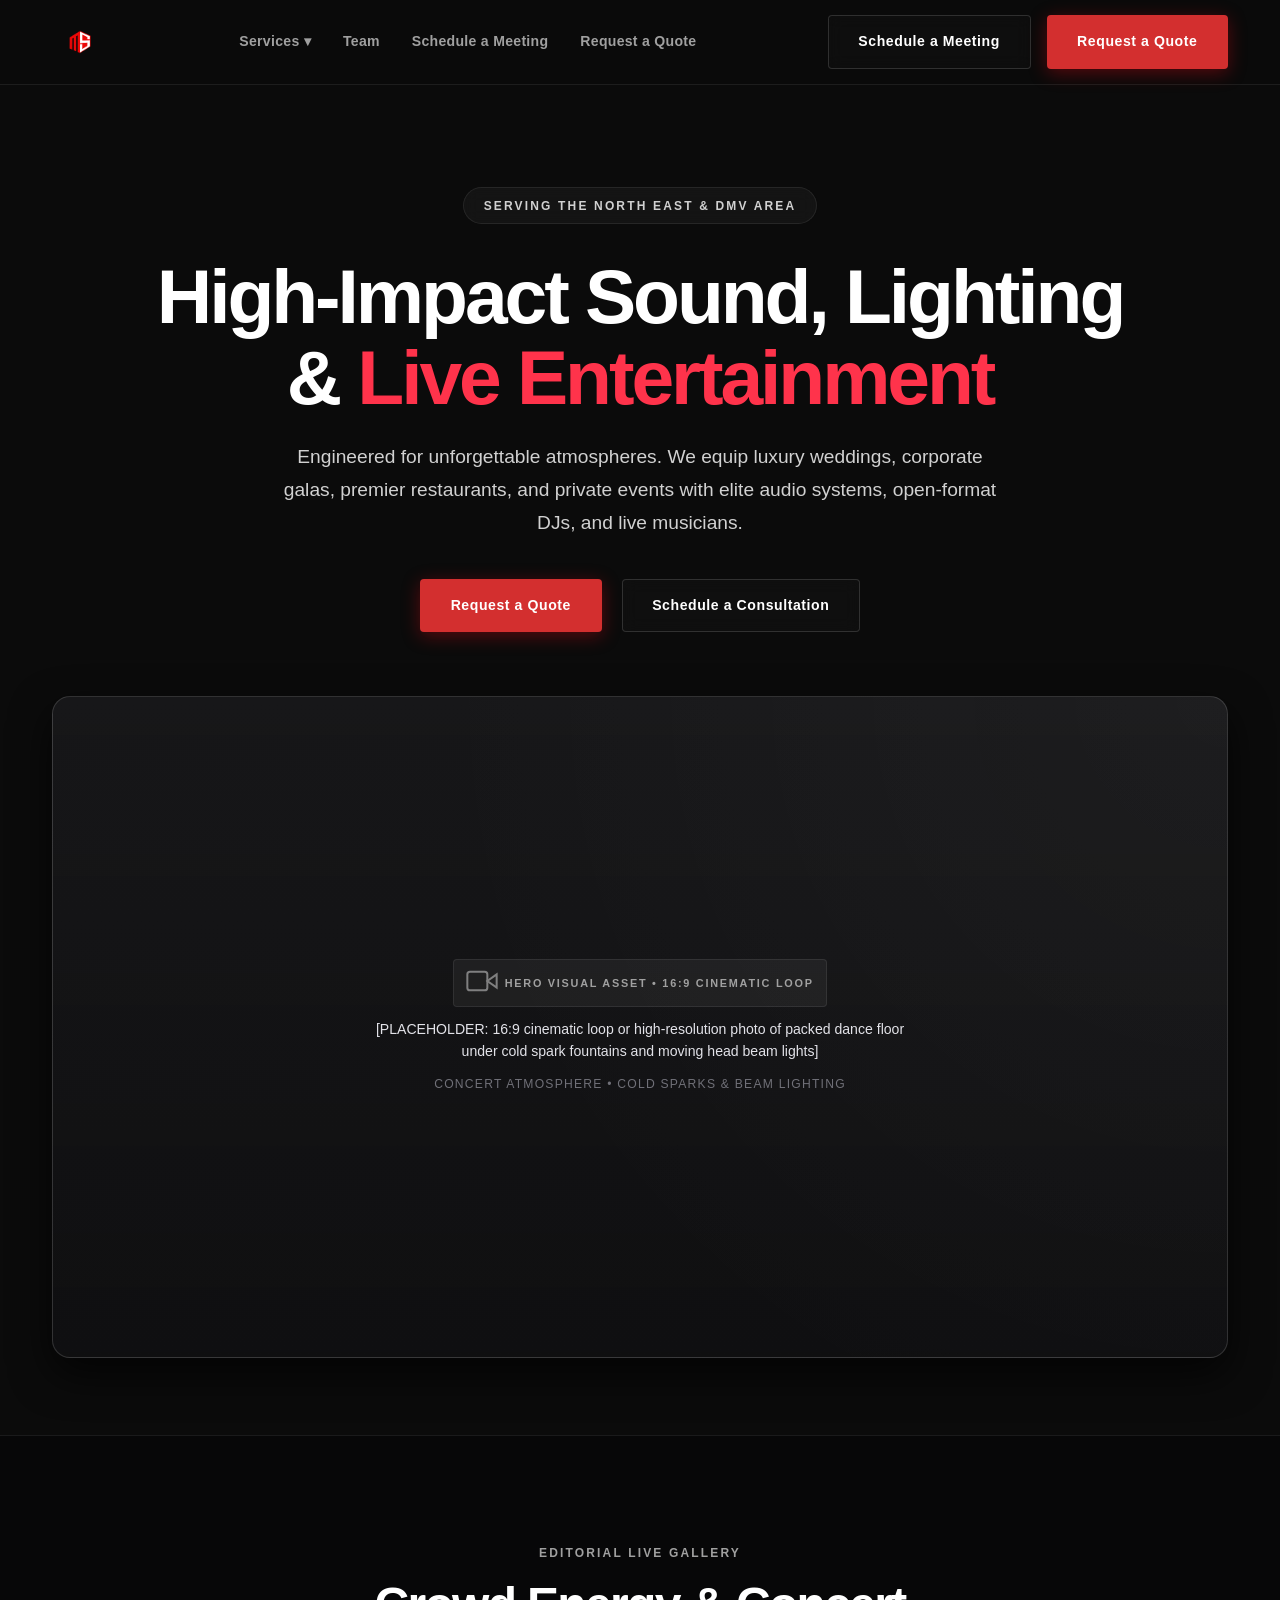
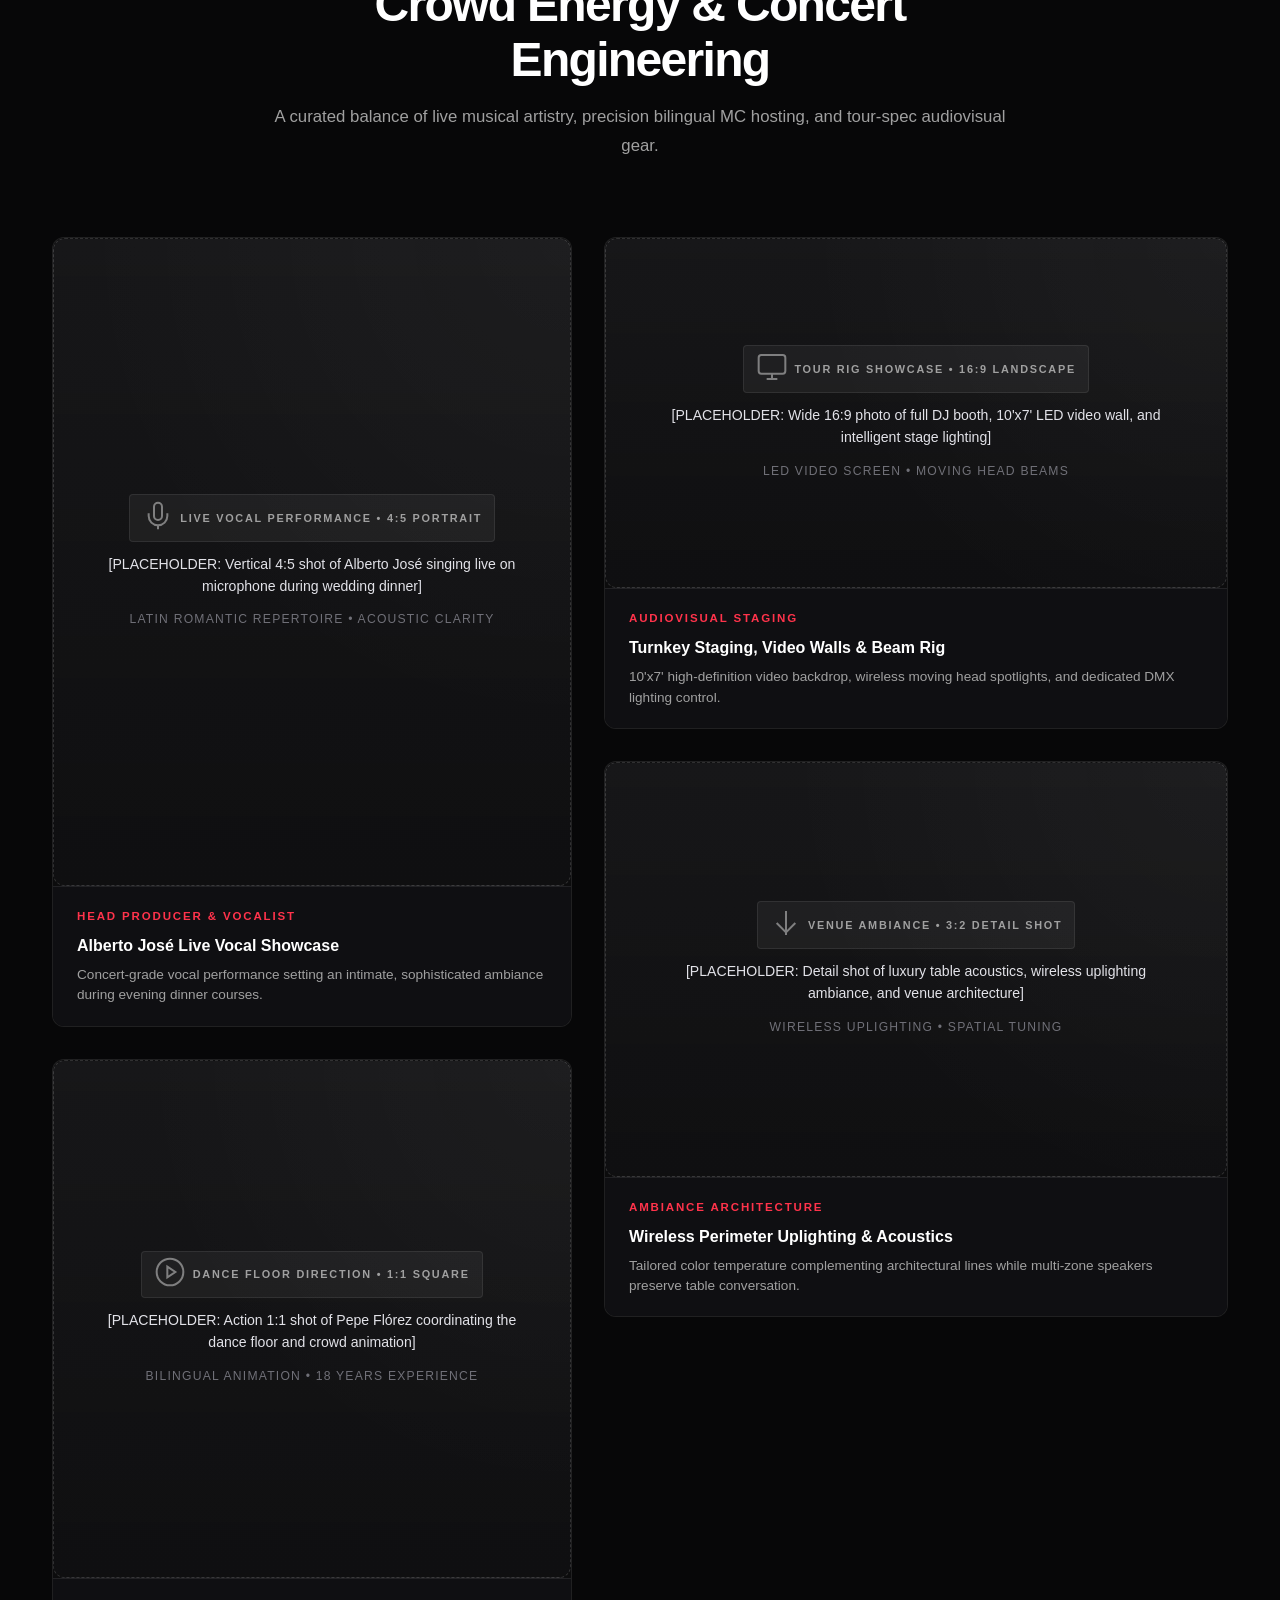
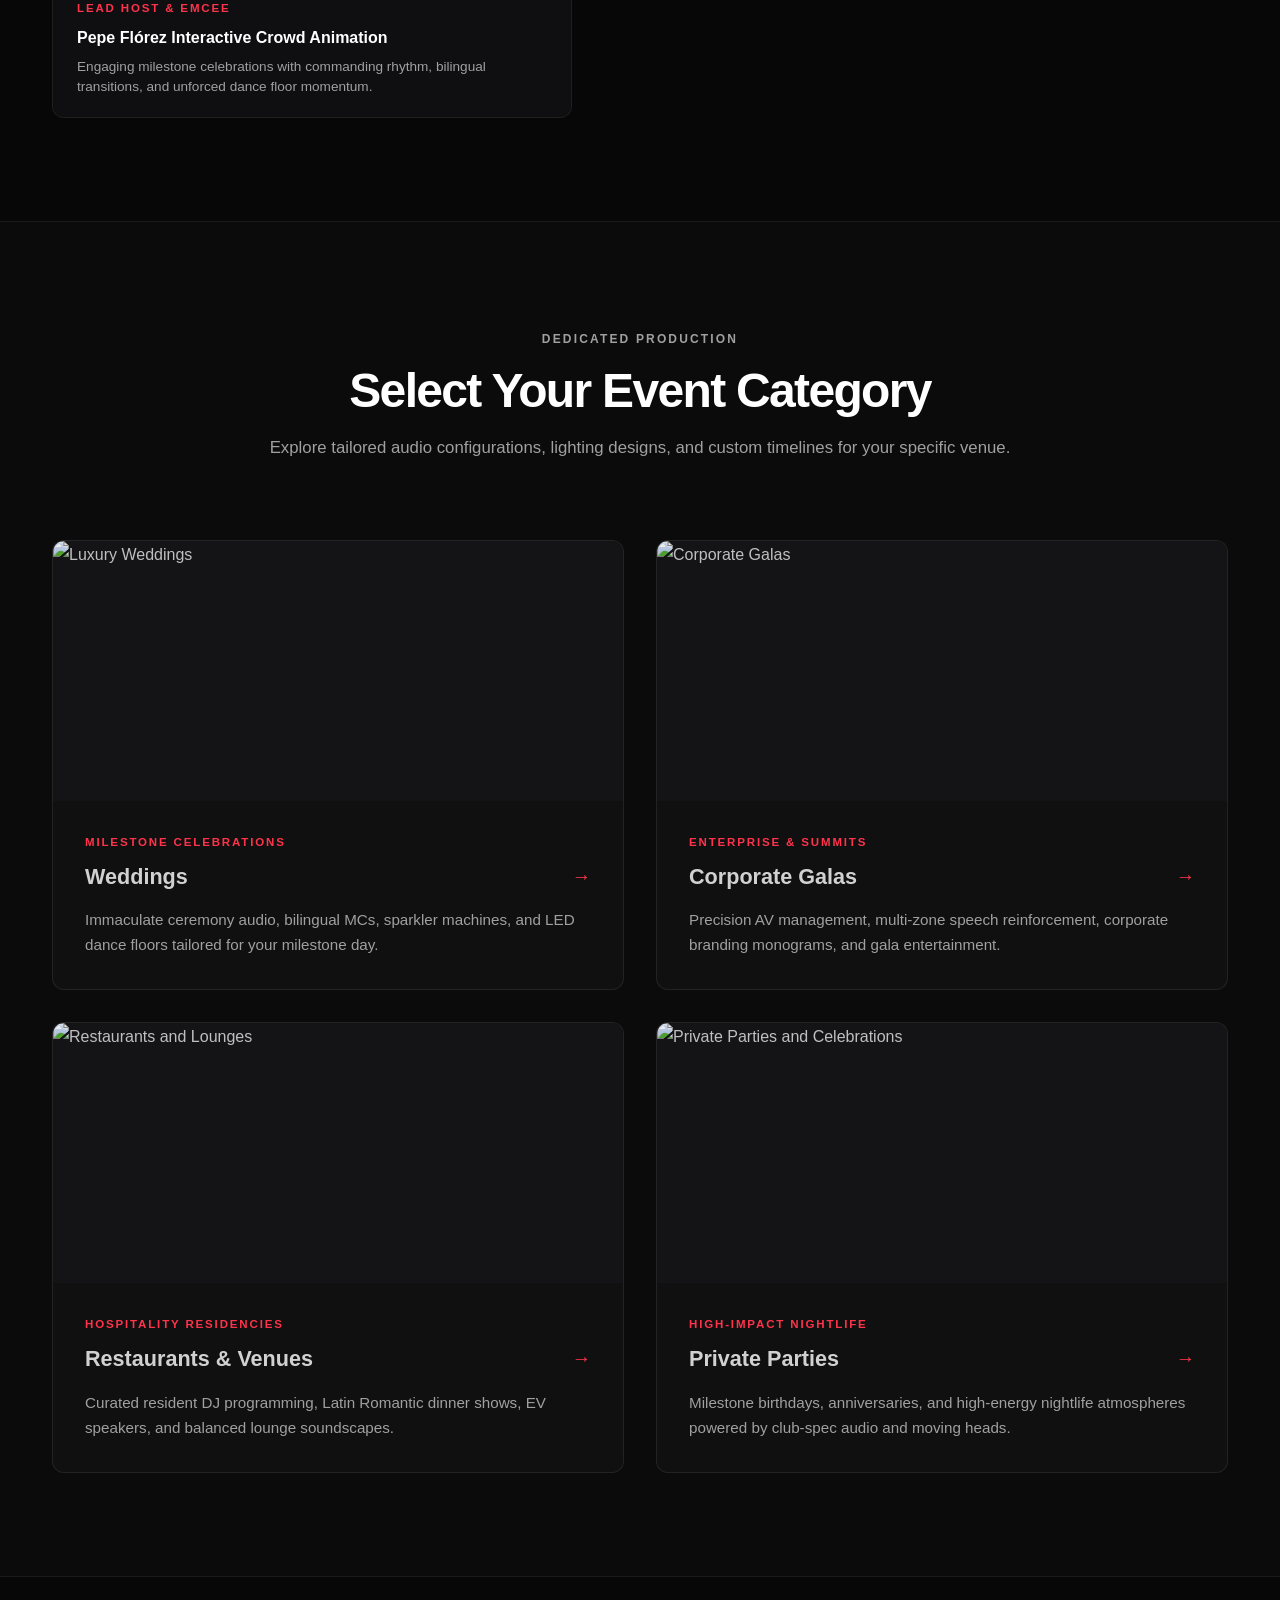
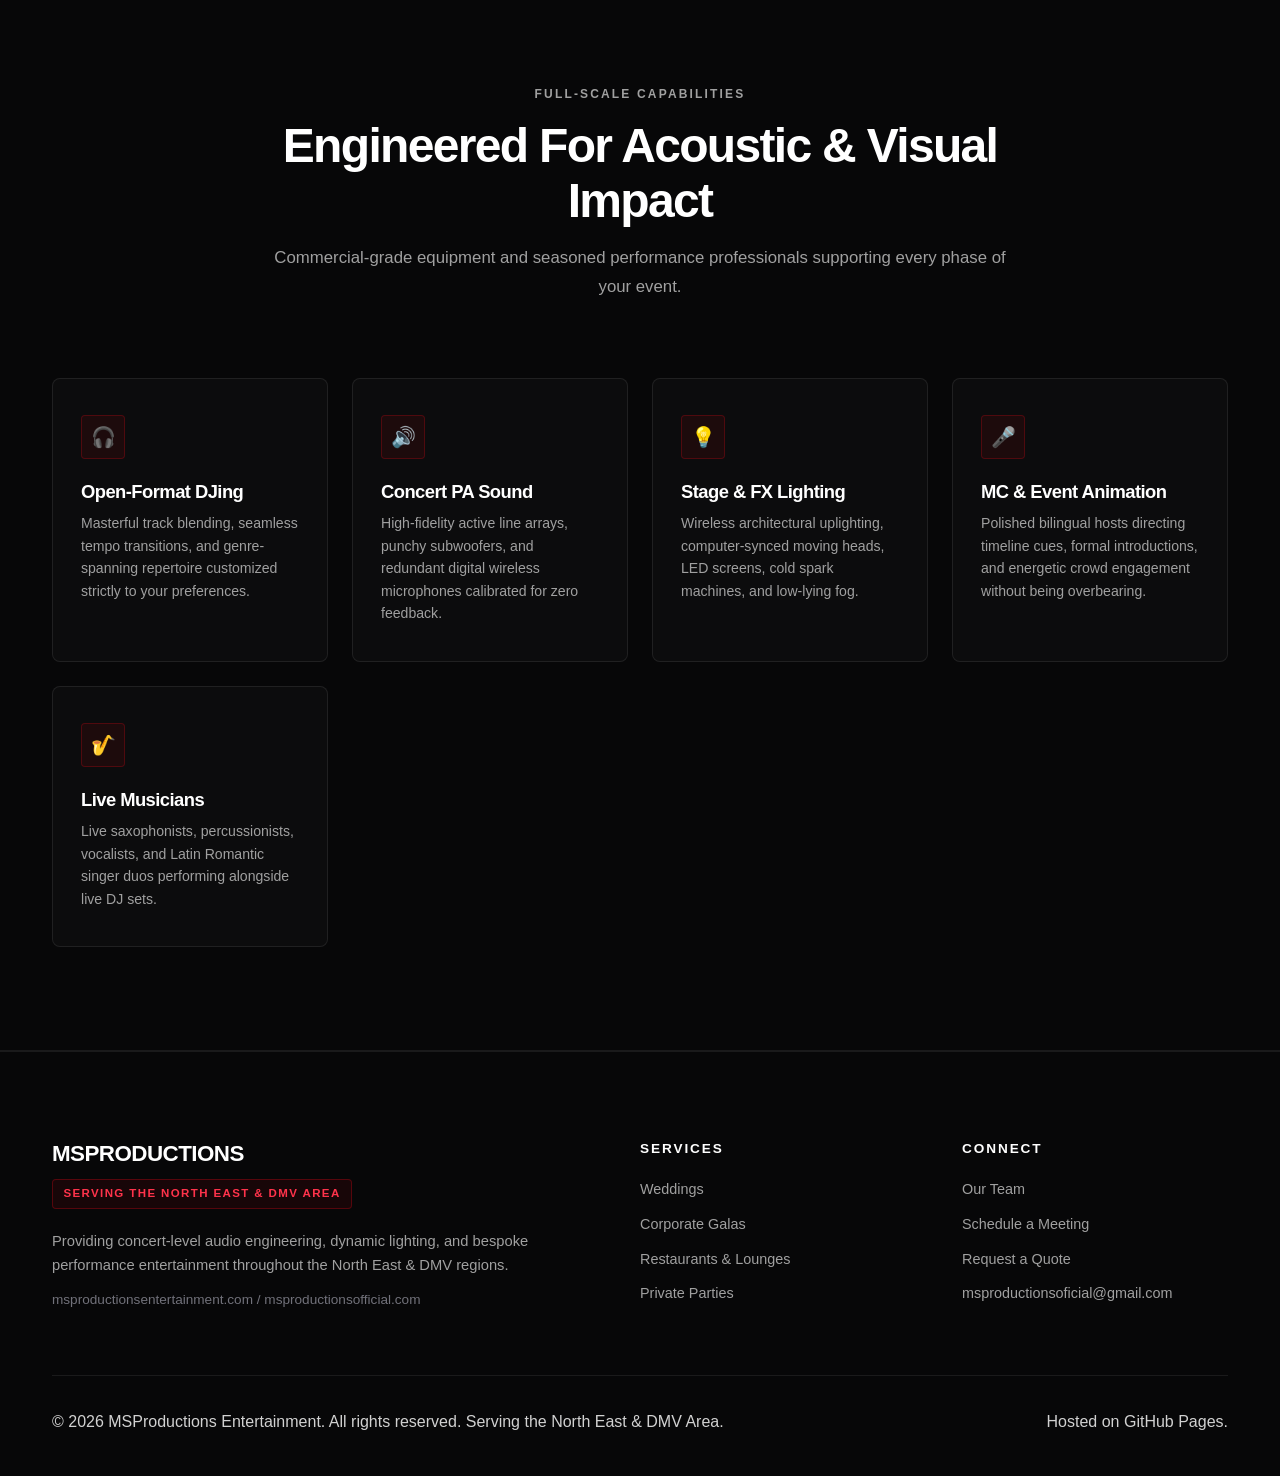
==== commit 68eb710f: "changing design and more modern design" ====
--- a/index.html
+++ b/index.html
@@ -10,12 +10,12 @@
 </head>
 <body>
 
-  <!-- Global Header Navigation (Logo 60px) -->
+  <!-- Global Header Navigation (Logo 56px-60px) -->
   <header class="site-header">
     <div class="container header-container">
       <a href="index.html" class="logo-link">
         <img src="assets/logoMS.png" alt="MSProductions Logo" class="logo-img" onerror="this.style.display='none'; this.nextElementSibling.style.display='inline-block';">
-        <span style="display:none; font-weight:900; font-size: 1.45rem; letter-spacing:-0.03em;">MS<span class="accent-text">PRODUCTIONS</span></span>
+        <span style="display:none; font-weight:800; font-size: 1.35rem; letter-spacing:-0.03em;">MS<span class="accent-text">PRODUCTIONS</span></span>
       </a>
 
       <button class="mobile-toggle" id="mobile-toggle" aria-label="Toggle navigation">
@@ -47,23 +47,124 @@
   </header>
 
   <main>
-    <!-- Immersive Dark-Mode Hero Section with Background Media -->
-    <section class="hero">
-      <div class="hero-media-container">
-        <!-- High impact concert/nightclub loop background -->
-        <img src="https://images.unsplash.com/photo-1492684223066-81342ee5ff30?auto=format&fit=crop&w=1920&q=80" alt="Concert and event crowd" class="hero-video-bg">
-        <div class="hero-overlay"></div>
-      </div>
-
-      <div class="container hero-content">
-        <span class="hero-tagline">Serving The North East & DMV Area</span>
-        <h1 class="hero-title">High-Impact Sound, Lighting & <span class="highlight">Live Entertainment</span></h1>
-        <p class="hero-description">
-          Engineered for unforgettable atmospheres. We equip luxury weddings, corporate galas, premier restaurants, and private events with elite audio systems, open-format DJs, and live musicians.
-        </p>
-        <div class="hero-actions">
-          <a href="quote.html" class="btn btn-primary">Request a Quote</a>
-          <a href="schedule.html" class="btn btn-outline">Schedule a Consultation</a>
+    <!-- High-Fashion Centered Minimalist Hero Section -->
+    <section class="hero-editorial">
+      <div class="container">
+        <div class="hero-editorial-header">
+          <span class="hero-tagline">Serving the North East & DMV Area</span>
+          <h1 class="hero-title">High-Impact Sound, Lighting & <span class="highlight">Live Entertainment</span></h1>
+          <p class="hero-description">
+            Engineered for unforgettable atmospheres. We equip luxury weddings, corporate galas, premier restaurants, and private events with elite audio systems, open-format DJs, and live musicians.
+          </p>
+          <div class="hero-actions">
+            <a href="quote.html" class="btn btn-primary">Request a Quote</a>
+            <a href="schedule.html" class="btn btn-outline">Schedule a Consultation</a>
+          </div>
+        </div>
+
+        <!-- Wide-Bleed Cinematic Media Container with Styled Placeholder -->
+        <div class="hero-wide-bleed">
+          <div class="asset-placeholder aspect-16-9">
+            <div class="placeholder-inner">
+              <span class="placeholder-badge">
+                <svg class="placeholder-icon" viewBox="0 0 24 24"><polygon points="23 7 16 12 23 17 23 7"/><rect x="1" y="5" width="15" height="14" rx="2" ry="2"/></svg>
+                Hero Visual Asset • 16:9 Cinematic Loop
+              </span>
+              <p class="placeholder-label">[PLACEHOLDER: 16:9 cinematic loop or high-resolution photo of packed dance floor under cold spark fountains and moving head beam lights]</p>
+              <span class="placeholder-meta">Concert Atmosphere • Cold Sparks & Beam Lighting</span>
+            </div>
+          </div>
+        </div>
+      </div>
+    </section>
+
+    <!-- Asymmetrical Editorial Feature / Gallery Section -->
+    <section class="section section-alt">
+      <div class="container">
+        <div class="section-header">
+          <span class="section-subtitle">Editorial Live Gallery</span>
+          <h2 class="section-title">Crowd Energy & Concert Engineering</h2>
+          <p class="section-desc">A curated balance of live musical artistry, precision bilingual MC hosting, and tour-spec audiovisual gear.</p>
+        </div>
+
+        <div class="editorial-gallery-grid">
+          <!-- Column 1: Vertical 4:5 Vocalist & 1:1 Crowd Coordination -->
+          <div class="gallery-col-left">
+            <div class="editorial-gallery-card">
+              <div class="asset-placeholder aspect-4-5">
+                <div class="placeholder-inner">
+                  <span class="placeholder-badge">
+                    <svg class="placeholder-icon" viewBox="0 0 24 24"><path d="M12 2a3 3 0 0 0-3 3v7a3 3 0 0 0 6 0V5a3 3 0 0 0-3-3Z"/><path d="M19 10v2a7 7 0 0 1-14 0v-2"/><line x1="12" y1="19" x2="12" y2="22"/></svg>
+                    Live Vocal Performance • 4:5 Portrait
+                  </span>
+                  <p class="placeholder-label">[PLACEHOLDER: Vertical 4:5 shot of Alberto José singing live on microphone during wedding dinner]</p>
+                  <span class="placeholder-meta">Latin Romantic Repertoire • Acoustic Clarity</span>
+                </div>
+              </div>
+              <div class="gallery-caption">
+                <span class="caption-eyebrow">Head Producer & Vocalist</span>
+                <div class="caption-title">Alberto José Live Vocal Showcase</div>
+                <p class="caption-desc">Concert-grade vocal performance setting an intimate, sophisticated ambiance during evening dinner courses.</p>
+              </div>
+            </div>
+
+            <div class="editorial-gallery-card">
+              <div class="asset-placeholder aspect-1-1">
+                <div class="placeholder-inner">
+                  <span class="placeholder-badge">
+                    <svg class="placeholder-icon" viewBox="0 0 24 24"><circle cx="12" cy="12" r="10"/><polygon points="10 8 16 12 10 16 10 8"/></svg>
+                    Dance Floor Direction • 1:1 Square
+                  </span>
+                  <p class="placeholder-label">[PLACEHOLDER: Action 1:1 shot of Pepe Flórez coordinating the dance floor and crowd animation]</p>
+                  <span class="placeholder-meta">Bilingual Animation • 18 Years Experience</span>
+                </div>
+              </div>
+              <div class="gallery-caption">
+                <span class="caption-eyebrow">Lead Host & Emcee</span>
+                <div class="caption-title">Pepe Flórez Interactive Crowd Animation</div>
+                <p class="caption-desc">Engaging milestone celebrations with commanding rhythm, bilingual transitions, and unforced dance floor momentum.</p>
+              </div>
+            </div>
+          </div>
+
+          <!-- Column 2: Wide 16:9 Rig & 3:2 Architectural Detail Shot -->
+          <div class="gallery-col-right">
+            <div class="editorial-gallery-card">
+              <div class="asset-placeholder aspect-16-9">
+                <div class="placeholder-inner">
+                  <span class="placeholder-badge">
+                    <svg class="placeholder-icon" viewBox="0 0 24 24"><rect x="2" y="3" width="20" height="14" rx="2" ry="2"/><line x1="8" y1="21" x2="16" y2="21"/><line x1="12" y1="17" x2="12" y2="21"/></svg>
+                    Tour Rig Showcase • 16:9 Landscape
+                  </span>
+                  <p class="placeholder-label">[PLACEHOLDER: Wide 16:9 photo of full DJ booth, 10'x7' LED video wall, and intelligent stage lighting]</p>
+                  <span class="placeholder-meta">LED Video Screen • Moving Head Beams</span>
+                </div>
+              </div>
+              <div class="gallery-caption">
+                <span class="caption-eyebrow">Audiovisual Staging</span>
+                <div class="caption-title">Turnkey Staging, Video Walls & Beam Rig</div>
+                <p class="caption-desc">10'x7' high-definition video backdrop, wireless moving head spotlights, and dedicated DMX lighting control.</p>
+              </div>
+            </div>
+
+            <div class="editorial-gallery-card">
+              <div class="asset-placeholder aspect-3-2">
+                <div class="placeholder-inner">
+                  <span class="placeholder-badge">
+                    <svg class="placeholder-icon" viewBox="0 0 24 24"><path d="M12 3v18"/><path d="m19 12-7 7-7-7"/></svg>
+                    Venue Ambiance • 3:2 Detail Shot
+                  </span>
+                  <p class="placeholder-label">[PLACEHOLDER: Detail shot of luxury table acoustics, wireless uplighting ambiance, and venue architecture]</p>
+                  <span class="placeholder-meta">Wireless Uplighting • Spatial Tuning</span>
+                </div>
+              </div>
+              <div class="gallery-caption">
+                <span class="caption-eyebrow">Ambiance Architecture</span>
+                <div class="caption-title">Wireless Perimeter Uplighting & Acoustics</div>
+                <p class="caption-desc">Tailored color temperature complementing architectural lines while multi-zone speakers preserve table conversation.</p>
+              </div>
+            </div>
+          </div>
         </div>
       </div>
     </section>
@@ -72,7 +173,7 @@
     <section class="section">
       <div class="container">
         <div class="section-header">
-          <div class="section-subtitle">Dedicated Production</div>
+          <span class="section-subtitle">Dedicated Production</span>
           <h2 class="section-title">Select Your Event Category</h2>
           <p class="section-desc">Explore tailored audio configurations, lighting designs, and custom timelines for your specific venue.</p>
         </div>
@@ -84,6 +185,7 @@
               <img src="https://images.unsplash.com/photo-1519741497674-611481863552?auto=format&fit=crop&w=800&q=80" alt="Luxury Weddings" class="service-img" loading="lazy">
             </div>
             <div class="service-content">
+              <span class="service-eyebrow">Milestone Celebrations</span>
               <div class="service-title">
                 <span>Weddings</span>
                 <span class="arrow">&rarr;</span>
@@ -98,6 +200,7 @@
               <img src="https://images.unsplash.com/photo-1511578314322-379afb476865?auto=format&fit=crop&w=800&q=80" alt="Corporate Galas" class="service-img" loading="lazy">
             </div>
             <div class="service-content">
+              <span class="service-eyebrow">Enterprise & Summits</span>
               <div class="service-title">
                 <span>Corporate Galas</span>
                 <span class="arrow">&rarr;</span>
@@ -112,6 +215,7 @@
               <img src="https://images.unsplash.com/photo-1514933651103-005eec06c04b?auto=format&fit=crop&w=800&q=80" alt="Restaurants and Lounges" class="service-img" loading="lazy">
             </div>
             <div class="service-content">
+              <span class="service-eyebrow">Hospitality Residencies</span>
               <div class="service-title">
                 <span>Restaurants & Venues</span>
                 <span class="arrow">&rarr;</span>
@@ -126,6 +230,7 @@
               <img src="https://images.unsplash.com/photo-1470225620780-dba8ba36b745?auto=format&fit=crop&w=800&q=80" alt="Private Parties and Celebrations" class="service-img" loading="lazy">
             </div>
             <div class="service-content">
+              <span class="service-eyebrow">High-Impact Nightlife</span>
               <div class="service-title">
                 <span>Private Parties</span>
                 <span class="arrow">&rarr;</span>
@@ -141,7 +246,7 @@
     <section class="section section-alt">
       <div class="container">
         <div class="section-header">
-          <div class="section-subtitle">Full-Scale Capabilities</div>
+          <span class="section-subtitle">Full-Scale Capabilities</span>
           <h2 class="section-title">Engineered For Acoustic & Visual Impact</h2>
           <p class="section-desc">Commercial-grade equipment and seasoned performance professionals supporting every phase of your event.</p>
         </div>
--- a/styles.css
+++ b/styles.css
@@ -1,117 +1,228 @@
+/* ==========================================================================
+   MSPRODUCTIONS ENTERTAINMENT - EDITORIAL DARK LUXURY DESIGN SYSTEM
+   ========================================================================== */
+
 :root {
-  --font-heading: 'Helvetica', 'Helvetica Neue', Arial, sans-serif;
-  --font-main: 'Helvetica', 'Helvetica Neue', Arial, sans-serif;
-  
-  --bg-color: #070709;
-  --bg-surface: #0f0f13;
-  --bg-surface-alt: #16161c;
-  --bg-card: #141419;
-  --border-color: #24242d;
-  --border-color-hover: #3d3d4b;
-  
-  --text-main: #ffffff;
-  --text-muted: #9fa0aa;
-  --text-dim: #6d6e79;
-
-  --red-primary: #d32f2f;
-  --red-hover: #b71c1c;
-  --red-accent: #ff334b;
-  --red-glow: rgba(211, 47, 47, 0.35);
-
-  --shadow-sm: 0 2px 5px rgba(0, 0, 0, 0.5);
-  --shadow-md: 0 6px 16px rgba(0, 0, 0, 0.6);
-  --shadow-lg: 0 16px 36px rgba(0, 0, 0, 0.8);
-
-  --radius-sm: 6px;
-  --radius-md: 10px;
-  --radius-lg: 16px;
-  --max-width: 1200px;
-  --transition: all 0.25s cubic-bezier(0.16, 1, 0.3, 1);
-}
-
-html, body {
+  /* Color Palette - Deep Charcoal & Translucent Panels */
+  --bg-base: #0b0b0b;
+  --bg-deep: #070708;
+  --bg-surface: rgba(18, 18, 20, 0.72);
+  --bg-surface-elevated: rgba(26, 26, 30, 0.85);
+  --bg-card: rgba(255, 255, 255, 0.025);
+  --bg-card-hover: rgba(255, 255, 255, 0.045);
+  --bg-placeholder: #141416;
+
+  /* Razor-thin 1px Outlines */
+  --border-subtle: rgba(255, 255, 255, 0.08);
+  --border-medium: rgba(255, 255, 255, 0.14);
+  --border-hover: rgba(255, 255, 255, 0.22);
+  --border-crimson: rgba(229, 9, 20, 0.55);
+
+  /* Typography Colors */
+  --text-primary: #ffffff;
+  --text-secondary: #d1d1d1;
+  --text-muted: #a0a0a0;
+  --text-dim: #707078;
+
+  /* Signature Crimson Accents */
+  --crimson-primary: #d32f2f;
+  --crimson-accent: #ff334b;
+  --crimson-vibrant: #e50914;
+  --crimson-glow: rgba(229, 9, 20, 0.35);
+  --crimson-subtle-bg: rgba(229, 9, 20, 0.08);
+
+  /* Typography Stacks */
+  --font-headline: 'Helvetica Neue', Helvetica, Arial, sans-serif;
+  --font-body: -apple-system, BlinkMacSystemFont, 'Segoe UI', Roboto, Helvetica, Arial, sans-serif;
+
+  /* Layout & Spacing */
+  --max-width: 1240px;
+  --section-padding: clamp(80px, 8vw, 120px);
+  --radius-xs: 4px;
+  --radius-sm: 8px;
+  --radius-md: 12px;
+  --radius-lg: 18px;
+
+  /* Subtle Editorial Shadows & Transitions */
+  --shadow-subtle: 0 4px 20px rgba(0, 0, 0, 0.5);
+  --shadow-elevated: 0 16px 40px rgba(0, 0, 0, 0.7);
+  --shadow-glow: 0 0 30px rgba(229, 9, 20, 0.2);
+  --transition: all 0.28s cubic-bezier(0.16, 1, 0.3, 1);
+}
+
+/* Base Document Reset & Overflow Enforcement */
+*, *::before, *::after {
+  box-sizing: border-box;
+  margin: 0;
+  padding: 0;
+}
+
+html {
+  font-size: 16px;
+  scroll-behavior: smooth;
   overflow-x: hidden;
   max-width: 100vw;
   width: 100%;
-}
-
-* {
-  box-sizing: border-box;
-  margin: 0;
-  padding: 0;
+  background-color: var(--bg-base);
 }
 
 body {
-  font-family: var(--font-main);
-  background-color: var(--bg-color);
-  color: var(--text-main);
-  line-height: 1.6;
+  font-family: var(--font-body);
+  background-color: var(--bg-base);
+  color: var(--text-secondary);
+  line-height: 1.7;
   -webkit-font-smoothing: antialiased;
+  -moz-osx-font-smoothing: grayscale;
   min-height: 100vh;
   display: flex;
   flex-direction: column;
+  overflow-x: hidden;
+  max-width: 100vw;
+  width: 100%;
 }
 
 main {
   flex: 1;
-}
-
-h1, h2, h3, .hero-title, .page-hero-title, .package-name, .table-heading {
-  font-family: var(--font-heading);
-  letter-spacing: -0.02em;
+  width: 100%;
+}
+
+/* Typography Hierarchy */
+h1, h2, h3, h4, h5, h6,
+.hero-title,
+.page-hero-title,
+.section-title,
+.pkg-name,
+.team-name {
+  font-family: var(--font-headline);
+  color: var(--text-primary);
+  font-weight: 800;
+  letter-spacing: -0.03em;
+  line-height: 1.15;
+}
+
+p {
+  color: var(--text-secondary);
+  font-size: 1rem;
+  line-height: 1.7;
 }
 
 a {
   color: inherit;
   text-decoration: none;
+  transition: var(--transition);
 }
 
 img {
   max-width: 100%;
+  height: auto;
   display: block;
 }
 
+/* Category Eyebrows & Subtitles */
+.category-eyebrow,
+.section-subtitle,
+.hero-tagline,
+.pkg-eyebrow {
+  display: inline-block;
+  font-family: var(--font-headline);
+  font-size: 0.75rem;
+  font-weight: 700;
+  text-transform: uppercase;
+  letter-spacing: 0.18em;
+  color: var(--text-muted);
+}
+
+.hero-tagline {
+  color: var(--text-secondary);
+  background: rgba(255, 255, 255, 0.04);
+  border: 1px solid var(--border-subtle);
+  padding: 0.45rem 1.25rem;
+  border-radius: 9999px;
+  margin-bottom: 2rem;
+  backdrop-filter: blur(8px);
+}
+
+/* Container */
 .container {
+  width: 100%;
   max-width: var(--max-width);
   margin: 0 auto;
-  padding: 0 1.5rem;
-}
-
-/* Header & Navbar (Logo height: 58px-62px) */
+  padding: 0 2rem;
+}
+
+/* Sections & Editorial Rhythm */
+.section {
+  padding: var(--section-padding) 0;
+  position: relative;
+}
+
+.section-alt {
+  background-color: var(--bg-deep);
+  border-top: 1px solid var(--border-subtle);
+  border-bottom: 1px solid var(--border-subtle);
+}
+
+.section-header {
+  text-align: center;
+  max-width: 760px;
+  margin: 0 auto clamp(3.5rem, 6vw, 5rem);
+}
+
+.section-header .section-subtitle {
+  margin-bottom: 0.85rem;
+}
+
+.section-title {
+  font-size: clamp(2rem, 3.8vw, 3rem);
+  letter-spacing: -0.035em;
+  margin-bottom: 1rem;
+}
+
+.section-desc {
+  font-size: 1.05rem;
+  color: var(--text-muted);
+  line-height: 1.7;
+}
+
+/* ==========================================================================
+   NAVIGATION & HEADER
+   ========================================================================== */
+
 .site-header {
   position: sticky;
   top: 0;
   z-index: 1000;
-  background-color: rgba(7, 7, 9, 0.94);
-  backdrop-filter: blur(14px);
-  border-bottom: 1px solid var(--border-color);
+  background-color: rgba(11, 11, 11, 0.88);
+  backdrop-filter: blur(16px);
+  -webkit-backdrop-filter: blur(16px);
+  border-bottom: 1px solid var(--border-subtle);
 }
 
 .header-container {
   display: flex;
   align-items: center;
   justify-content: space-between;
-  height: 88px;
+  height: 84px;
 }
 
 .logo-link {
   display: flex;
   align-items: center;
   gap: 0.85rem;
-  font-family: var(--font-heading);
-  font-weight: 900;
-  font-size: 1.4rem;
-  letter-spacing: -0.03em;
-  color: #ffffff;
+  color: var(--text-primary);
+  font-family: var(--font-headline);
+  font-weight: 800;
+  font-size: 1.35rem;
+  letter-spacing: -0.025em;
 }
 
 .logo-link .accent-text {
-  color: var(--red-accent);
+  color: var(--crimson-accent);
 }
 
 .logo-img {
-  height: 60px;
-  max-height: 62px;
+  height: 56px;
+  max-height: 58px;
   width: auto;
   object-fit: contain;
 }
@@ -119,7 +230,7 @@
 .nav-menu {
   display: flex;
   align-items: center;
-  gap: 1.85rem;
+  gap: 2rem;
   list-style: none;
 }
 
@@ -128,50 +239,52 @@
 }
 
 .nav-link {
+  font-size: 0.88rem;
   font-weight: 600;
-  font-size: 0.92rem;
   color: var(--text-muted);
-  transition: var(--transition);
+  letter-spacing: 0.02em;
+  padding: 0.5rem 0;
   display: inline-flex;
   align-items: center;
   gap: 0.35rem;
-  padding: 0.5rem 0;
+  transition: var(--transition);
 }
 
 .nav-link:hover,
 .nav-link.active {
-  color: #ffffff;
-}
-
-/* Dropdown */
+  color: var(--text-primary);
+}
+
+/* Dropdown Menu */
 .dropdown-menu {
   display: none;
   position: absolute;
   top: 100%;
   left: 0;
-  min-width: 235px;
-  background-color: var(--bg-surface);
-  border: 1px solid var(--border-color);
+  min-width: 240px;
+  background-color: #121215;
+  border: 1px solid var(--border-subtle);
   border-radius: var(--radius-sm);
-  box-shadow: var(--shadow-lg);
+  box-shadow: var(--shadow-elevated);
   list-style: none;
-  padding: 0.5rem 0;
+  padding: 0.65rem 0;
   z-index: 1100;
+  backdrop-filter: blur(14px);
 }
 
 .dropdown-menu li a {
   display: block;
-  padding: 0.7rem 1.25rem;
+  padding: 0.65rem 1.35rem;
   color: var(--text-muted);
-  font-size: 0.9rem;
+  font-size: 0.86rem;
   font-weight: 500;
   transition: var(--transition);
 }
 
 .dropdown-menu li a:hover {
-  background-color: var(--bg-surface-alt);
-  color: #ffffff;
-  padding-left: 1.5rem;
+  background-color: rgba(255, 255, 255, 0.04);
+  color: var(--text-primary);
+  padding-left: 1.6rem;
 }
 
 .nav-item.has-dropdown:hover .dropdown-menu {
@@ -181,60 +294,10 @@
 .header-actions {
   display: flex;
   align-items: center;
-  gap: 0.85rem;
-}
-
-/* Buttons */
-.btn {
-  display: inline-flex;
-  align-items: center;
-  justify-content: center;
-  font-weight: 700;
-  font-size: 0.9rem;
-  letter-spacing: 0.02em;
-  padding: 0.75rem 1.45rem;
-  min-height: 44px;
-  border-radius: var(--radius-sm);
-  transition: var(--transition);
-  cursor: pointer;
-  border: 1px solid transparent;
-  white-space: nowrap;
-}
-
-.btn-primary {
-  background-color: var(--red-primary);
-  color: #ffffff;
-  box-shadow: 0 4px 16px var(--red-glow);
-}
-
-.btn-primary:hover {
-  background-color: var(--red-hover);
-  box-shadow: 0 6px 22px rgba(211, 47, 47, 0.5);
-  transform: translateY(-2px);
-}
-
-.btn-outline {
-  border-color: var(--border-color-hover);
-  color: #ffffff;
-  background-color: rgba(255, 255, 255, 0.02);
-}
-
-.btn-outline:hover {
-  border-color: #ffffff;
-  background-color: rgba(255, 255, 255, 0.08);
-  transform: translateY(-2px);
-}
-
-.btn-sm {
-  padding: 0.5rem 1rem;
-  font-size: 0.85rem;
-  min-height: 38px;
-}
-
-.btn-block {
-  width: 100%;
-}
-
+  gap: 1rem;
+}
+
+/* Mobile Toggle Hamburger */
 .mobile-toggle {
   display: none;
   background: none;
@@ -243,24 +306,21 @@
   padding: 8px;
   width: 44px;
   height: 44px;
-  min-height: 44px;
-  min-width: 44px;
   touch-action: manipulation;
-  -webkit-tap-highlight-color: transparent;
 }
 
 .mobile-toggle span {
   display: block;
-  width: 26px;
-  height: 2.5px;
-  background-color: #ffffff;
+  width: 24px;
+  height: 2px;
+  background-color: var(--text-primary);
   margin: 5px auto;
   transition: transform 0.25s ease, opacity 0.2s ease;
   border-radius: 2px;
 }
 
 .mobile-toggle.active span:nth-child(1) {
-  transform: translateY(7.5px) rotate(45deg);
+  transform: translateY(7px) rotate(45deg);
 }
 
 .mobile-toggle.active span:nth-child(2) {
@@ -268,475 +328,358 @@
 }
 
 .mobile-toggle.active span:nth-child(3) {
-  transform: translateY(-7.5px) rotate(-45deg);
-}
-
-/* Immersive Hero Section */
-.hero {
-  position: relative;
-  min-height: 82vh;
-  display: flex;
+  transform: translateY(-7px) rotate(-45deg);
+}
+
+/* ==========================================================================
+   BUTTONS (EDITORIAL DARK LUXURY)
+   ========================================================================== */
+
+.btn {
+  display: inline-flex;
   align-items: center;
   justify-content: center;
+  font-family: var(--font-headline);
+  font-weight: 700;
+  font-size: 0.88rem;
+  letter-spacing: 0.04em;
+  padding: 0.85rem 1.85rem;
+  min-height: 48px;
+  border-radius: var(--radius-xs);
+  transition: var(--transition);
+  cursor: pointer;
+  border: 1px solid transparent;
+  white-space: nowrap;
+  text-decoration: none;
+}
+
+.btn-primary {
+  background-color: var(--crimson-primary);
+  color: #ffffff;
+  box-shadow: 0 4px 18px var(--crimson-glow);
+}
+
+.btn-primary:hover {
+  background-color: var(--crimson-vibrant);
+  box-shadow: 0 6px 26px rgba(229, 9, 20, 0.45);
+  transform: translateY(-2px);
+}
+
+.btn-outline {
+  border-color: var(--border-medium);
+  color: var(--text-primary);
+  background-color: rgba(255, 255, 255, 0.02);
+  backdrop-filter: blur(8px);
+}
+
+.btn-outline:hover {
+  border-color: var(--text-primary);
+  background-color: rgba(255, 255, 255, 0.08);
+  transform: translateY(-2px);
+}
+
+.btn-sm {
+  padding: 0.55rem 1.25rem;
+  font-size: 0.82rem;
+  min-height: 38px;
+}
+
+.btn-block {
+  width: 100%;
+}
+
+/* ==========================================================================
+   IMAGE PLACEHOLDER SYSTEM
+   ========================================================================== */
+
+.asset-placeholder {
+  position: relative;
+  width: 100%;
+  background-color: var(--bg-placeholder);
+  background-image: 
+    radial-gradient(circle at top right, rgba(255, 255, 255, 0.03) 0%, transparent 60%),
+    linear-gradient(180deg, rgba(255, 255, 255, 0.01) 0%, rgba(0, 0, 0, 0.25) 100%);
+  border: 1px dashed rgba(255, 255, 255, 0.14);
+  border-radius: var(--radius-md);
+  overflow: hidden;
+  display: flex;
+  align-items: center;
+  justify-content: center;
+  padding: 2rem;
+  transition: var(--transition);
+}
+
+.asset-placeholder:hover {
+  border-color: rgba(255, 255, 255, 0.28);
+}
+
+/* Aspect Ratio Modifiers */
+.asset-placeholder.aspect-16-9 {
+  aspect-ratio: 16 / 9;
+}
+
+.asset-placeholder.aspect-4-5 {
+  aspect-ratio: 4 / 5;
+}
+
+.asset-placeholder.aspect-1-1 {
+  aspect-ratio: 1 / 1;
+}
+
+.asset-placeholder.aspect-3-2 {
+  aspect-ratio: 3 / 2;
+}
+
+.asset-placeholder.aspect-21-9 {
+  aspect-ratio: 21 / 9;
+}
+
+/* Placeholder Container & Content */
+.placeholder-inner {
   text-align: center;
+  max-width: 580px;
+  display: flex;
+  flex-direction: column;
+  align-items: center;
+  gap: 0.75rem;
+  padding: 1rem;
+}
+
+.placeholder-badge {
+  display: inline-flex;
+  align-items: center;
+  gap: 0.4rem;
+  font-family: var(--font-headline);
+  font-size: 0.68rem;
+  font-weight: 700;
+  text-transform: uppercase;
+  letter-spacing: 0.16em;
+  color: var(--text-muted);
+  background: rgba(255, 255, 255, 0.05);
+  border: 1px solid var(--border-subtle);
+  padding: 0.3rem 0.75rem;
+  border-radius: var(--radius-xs);
+}
+
+.placeholder-icon {
+  width: 32px;
+  height: 32px;
+  stroke: var(--text-muted);
+  fill: none;
+  stroke-width: 1.5;
+  margin-bottom: 0.25rem;
+  opacity: 0.75;
+}
+
+.placeholder-label {
+  font-family: var(--font-headline);
+  font-size: 0.88rem;
+  line-height: 1.55;
+  color: #e2e2e8;
+  font-weight: 500;
+}
+
+.placeholder-meta {
+  font-size: 0.76rem;
+  color: var(--text-dim);
+  text-transform: uppercase;
+  letter-spacing: 0.1em;
+}
+
+/* ==========================================================================
+   HERO SECTION (MINIMALIST HIGH-FASHION EDITORIAL)
+   ========================================================================== */
+
+.hero-editorial {
+  padding: clamp(4rem, 8vw, 7rem) 0 clamp(3rem, 6vw, 5rem);
+  text-align: center;
+  position: relative;
+}
+
+.hero-editorial-header {
+  max-width: 980px;
+  margin: 0 auto clamp(2.5rem, 5vw, 4rem);
+}
+
+.hero-editorial .hero-title {
+  font-size: clamp(2.6rem, 6.2vw, 4.8rem);
+  font-weight: 900;
+  letter-spacing: -0.04em;
+  line-height: 1.05;
+  margin-bottom: 1.5rem;
+}
+
+.hero-editorial .hero-title .highlight {
+  color: var(--crimson-accent);
+}
+
+.hero-editorial .hero-description {
+  max-width: 720px;
+  margin: 0 auto 2.5rem;
+  font-size: clamp(1.05rem, 1.8vw, 1.2rem);
+  color: var(--text-secondary);
+  line-height: 1.7;
+}
+
+.hero-editorial .hero-actions {
+  display: flex;
+  justify-content: center;
+  align-items: center;
+  gap: 1.25rem;
+}
+
+/* Wide-Bleed Cinematic Hero Container */
+.hero-wide-bleed {
+  width: 100%;
+  max-width: 1240px;
+  margin: 0 auto;
+}
+
+.hero-wide-bleed .asset-placeholder {
+  min-height: 380px;
+  border-radius: var(--radius-lg);
+  border: 1px solid var(--border-medium);
+  box-shadow: var(--shadow-elevated);
+}
+
+/* ==========================================================================
+   PAGE HERO (SUBPAGES)
+   ========================================================================== */
+
+.page-hero {
+  padding: clamp(4rem, 7vw, 6rem) 0 clamp(2.5rem, 5vw, 4rem);
+  text-align: center;
+  position: relative;
+  border-bottom: 1px solid var(--border-subtle);
+  background: radial-gradient(circle at 50% 0%, rgba(229, 9, 20, 0.08) 0%, transparent 70%);
+}
+
+.page-hero-title {
+  font-size: clamp(2.3rem, 4.5vw, 3.6rem);
+  letter-spacing: -0.035em;
+  margin: 0.85rem 0 1rem;
+}
+
+.page-hero-title .highlight {
+  color: var(--crimson-accent);
+}
+
+.page-hero-desc {
+  max-width: 700px;
+  margin: 0 auto;
+  font-size: 1.1rem;
+  color: var(--text-muted);
+  line-height: 1.7;
+}
+
+/* Subpage Banner Placeholder Container */
+.page-banner-wrap {
+  margin-top: 3rem;
+  max-width: 1200px;
+  margin-left: auto;
+  margin-right: auto;
+}
+
+/* ==========================================================================
+   EDITORIAL GALLERY SECTION (ASYMMETRICAL 4-PIECE COLLAGE)
+   ========================================================================== */
+
+.editorial-gallery-grid {
+  display: grid;
+  grid-template-columns: 1fr 1.2fr;
+  gap: 2rem;
+  align-items: start;
+}
+
+.gallery-col-left {
+  display: flex;
+  flex-direction: column;
+  gap: 2rem;
+}
+
+.gallery-col-right {
+  display: flex;
+  flex-direction: column;
+  gap: 2rem;
+}
+
+.editorial-gallery-card {
+  position: relative;
+  border-radius: var(--radius-md);
   overflow: hidden;
-  border-bottom: 1px solid var(--border-color);
-  background-color: #000000;
-}
-
-.hero-media-container {
-  position: absolute;
-  top: 0;
-  left: 0;
-  width: 100%;
-  height: 100%;
-  z-index: 1;
-  overflow: hidden;
-}
-
-.hero-video-bg {
-  width: 100%;
-  height: 100%;
-  object-fit: cover;
-  opacity: 0.38;
-  filter: saturate(1.2) contrast(1.1);
-}
-
-.hero-overlay {
-  position: absolute;
-  top: 0;
-  left: 0;
-  width: 100%;
-  height: 100%;
-  background: radial-gradient(circle at center, rgba(7, 7, 9, 0.5) 0%, rgba(7, 7, 9, 0.92) 80%, #070709 100%),
-              linear-gradient(to bottom, rgba(211, 47, 47, 0.15) 0%, transparent 50%, #070709 100%);
-  z-index: 2;
-}
-
-.hero-content {
-  position: relative;
-  z-index: 3;
-  padding: 5rem 0;
-  max-width: 960px;
-}
-
-.hero-tagline {
-  display: inline-block;
-  font-size: 0.82rem;
-  font-weight: 800;
-  text-transform: uppercase;
-  letter-spacing: 0.12em;
-  color: var(--red-accent);
-  background-color: rgba(211, 47, 47, 0.12);
-  padding: 0.45rem 1.25rem;
-  border-radius: 9999px;
-  border: 1px solid rgba(255, 51, 75, 0.35);
-  margin-bottom: 1.85rem;
-  box-shadow: 0 0 15px rgba(211, 47, 47, 0.2);
-}
-
-.hero-title {
-  font-family: 'Helvetica', 'Helvetica Neue', Arial, sans-serif;
-  font-size: clamp(2.75rem, 6.2vw, 4.8rem);
-  font-weight: 900;
-  line-height: 1.05;
-  letter-spacing: -0.04em;
-  margin-bottom: 1.5rem;
-  text-shadow: 0 4px 20px rgba(0, 0, 0, 0.8);
-}
-
-.hero-title .highlight {
-  color: var(--red-accent);
-  background: linear-gradient(135deg, #ff334b 0%, #d32f2f 100%);
-  -webkit-background-clip: text;
-  -webkit-text-fill-color: transparent;
-}
-
-.hero-description {
-  max-width: 720px;
-  margin: 0 auto 2.75rem;
-  font-size: 1.2rem;
-  color: #c9cad4;
-  text-shadow: 0 2px 10px rgba(0, 0, 0, 0.8);
-}
-
-.hero-actions {
-  display: flex;
-  justify-content: center;
-  gap: 1.35rem;
-}
-
-/* Page Hero */
-.page-hero {
-  padding: 5rem 0 4rem;
-  text-align: center;
-  border-bottom: 1px solid var(--border-color);
-  background: radial-gradient(circle at center top, rgba(211, 47, 47, 0.14) 0%, transparent 70%), var(--bg-surface);
-}
-
-.page-hero-title {
-  font-size: clamp(2.4rem, 4.8vw, 3.5rem);
-  font-weight: 900;
-  letter-spacing: -0.03em;
-  margin-bottom: 1rem;
-}
-
-.page-hero-title .highlight {
-  color: var(--red-accent);
-}
-
-.page-hero-desc {
-  max-width: 720px;
-  margin: 0 auto;
-  font-size: 1.15rem;
-  color: var(--text-muted);
-}
-
-/* Sections */
-.section {
-  padding: 6rem 0;
-}
-
-.section-alt {
-  background-color: var(--bg-surface);
-  border-top: 1px solid var(--border-color);
-  border-bottom: 1px solid var(--border-color);
-}
-
-.section-header {
-  text-align: center;
-  max-width: 700px;
-  margin: 0 auto 4rem;
-}
-
-.section-subtitle {
-  font-size: 0.82rem;
-  font-weight: 800;
-  text-transform: uppercase;
-  letter-spacing: 0.12em;
-  color: var(--red-accent);
-  margin-bottom: 0.6rem;
-}
-
-.section-title {
-  font-size: 2.35rem;
-  font-weight: 900;
-  letter-spacing: -0.03em;
-  margin-bottom: 0.75rem;
-}
-
-.section-desc {
-  color: var(--text-muted);
-  font-size: 1.05rem;
-}
-
-/* Scannable Modern Package Table Layout */
-.pricing-table-container {
-  background: var(--bg-card);
-  border: 1px solid var(--border-color);
-  border-radius: var(--radius-lg);
-  overflow: hidden;
-  box-shadow: var(--shadow-lg);
-  margin-bottom: 3.5rem;
-}
-
-.table-responsive {
-  width: 100%;
-  overflow-x: auto;
-  -webkit-overflow-scrolling: touch;
-}
-
-.pricing-table {
-  width: 100%;
-  border-collapse: collapse;
-  text-align: left;
-  min-width: 760px;
-}
-
-.pricing-table th, 
-.pricing-table td {
-  padding: 1.35rem 1.6rem;
-  border-bottom: 1px solid var(--border-color);
-}
-
-.pricing-table thead th {
-  background-color: var(--bg-surface-alt);
-  font-family: var(--font-heading);
-  font-size: 0.88rem;
-  text-transform: uppercase;
-  letter-spacing: 0.08em;
-  color: var(--text-muted);
-  font-weight: 800;
-}
-
-.pricing-table tbody tr {
+  background-color: var(--bg-card);
+  border: 1px solid var(--border-subtle);
   transition: var(--transition);
 }
 
-.pricing-table tbody tr:hover {
-  background-color: rgba(255, 51, 75, 0.04);
-}
-
-.pricing-table tbody tr.featured-row {
-  background-color: rgba(211, 47, 47, 0.07);
-}
-
-.pricing-table tbody tr:last-child td {
-  border-bottom: none;
-}
-
-.pkg-cell-title {
-  font-family: var(--font-heading);
-  font-weight: 800;
-  font-size: 1.25rem;
-  color: #ffffff;
-  display: flex;
-  align-items: center;
-  gap: 0.6rem;
-}
-
-.pkg-tag {
-  font-family: var(--font-main);
-  font-size: 0.7rem;
-  font-weight: 800;
-  text-transform: uppercase;
-  padding: 0.2rem 0.55rem;
-  border-radius: 4px;
-  background-color: var(--red-primary);
-  color: #ffffff;
-  letter-spacing: 0.04em;
-}
-
-.pkg-cell-price {
-  font-family: var(--font-heading);
-  font-size: 1.65rem;
-  font-weight: 900;
-  color: var(--red-accent);
-  white-space: nowrap;
-}
-
-.pkg-cell-price span {
-  font-family: var(--font-main);
-  font-size: 0.8rem;
-  font-weight: 600;
-  color: var(--text-muted);
-}
-
-.inclusions-list {
-  list-style: none;
+.editorial-gallery-card:hover {
+  border-color: var(--border-medium);
+  transform: translateY(-4px);
+  box-shadow: var(--shadow-elevated);
+}
+
+.gallery-caption {
+  padding: 1.25rem 1.5rem;
+  background-color: rgba(15, 15, 18, 0.95);
+  border-top: 1px solid var(--border-subtle);
   display: flex;
   flex-direction: column;
   gap: 0.35rem;
-  font-size: 0.92rem;
-  color: #e1e2ea;
-}
-
-.inclusions-list li {
-  position: relative;
-  padding-left: 1.3rem;
-}
-
-.inclusions-list li::before {
-  content: "•";
-  position: absolute;
-  left: 0;
-  color: var(--red-accent);
-  font-weight: 900;
-  font-size: 1.1rem;
-  line-height: 1;
-}
-
-.duration-pill {
-  display: inline-block;
-  background: var(--bg-surface-alt);
-  border: 1px solid var(--border-color);
-  padding: 0.25rem 0.65rem;
-  border-radius: 9999px;
-  font-size: 0.8rem;
+}
+
+.gallery-caption .caption-eyebrow {
+  font-size: 0.72rem;
+  text-transform: uppercase;
+  letter-spacing: 0.16em;
+  color: var(--crimson-accent);
   font-weight: 700;
+}
+
+.gallery-caption .caption-title {
+  font-size: 1rem;
+  font-weight: 700;
+  color: var(--text-primary);
+}
+
+.gallery-caption .caption-desc {
+  font-size: 0.85rem;
   color: var(--text-muted);
-}
-
-/* Add-ons Grid */
-.addons-grid {
-  display: grid;
-  grid-template-columns: repeat(auto-fit, minmax(320px, 1fr));
-  gap: 1.5rem;
-}
-
-.addon-card {
-  background: var(--bg-card);
-  border: 1px solid var(--border-color);
-  border-radius: var(--radius-md);
-  padding: 1.75rem;
-  display: flex;
-  justify-content: space-between;
-  align-items: center;
-  transition: var(--transition);
-}
-
-.addon-card:hover {
-  border-color: var(--red-accent);
-  transform: translateY(-3px);
-  box-shadow: var(--shadow-md);
-}
-
-.addon-info h4 {
-  font-family: var(--font-heading);
-  font-size: 1.15rem;
-  font-weight: 800;
-  margin-bottom: 0.35rem;
-}
-
-.addon-info p {
-  color: var(--text-muted);
-  font-size: 0.9rem;
-}
-
-.addon-price {
-  font-family: var(--font-heading);
-  font-size: 1.45rem;
-  font-weight: 900;
-  color: var(--red-accent);
-  white-space: nowrap;
-  padding-left: 1.5rem;
-}
-
-/* Pricing Grid & Cards (Used in Corporate & Parties) */
-.pricing-grid {
-  display: grid;
-  grid-template-columns: repeat(auto-fit, minmax(320px, 1fr));
-  gap: 2rem;
-  align-items: stretch;
-  width: 100%;
-}
-
-.pricing-card {
-  background: var(--bg-card);
-  border: 1px solid var(--border-color);
-  border-radius: var(--radius-lg);
-  padding: 2.5rem 2rem;
-  box-shadow: var(--shadow-sm);
-  display: flex;
-  flex-direction: column;
-  position: relative;
-  transition: var(--transition);
-  width: 100%;
-  box-sizing: border-box;
-}
-
-.pricing-card:hover {
-  box-shadow: var(--shadow-md);
-  border-color: var(--border-color-hover);
-}
-
-.pricing-card.featured {
-  border-color: var(--red-accent);
-  box-shadow: 0 8px 30px rgba(211, 47, 47, 0.25);
-  background: linear-gradient(180deg, rgba(211, 47, 47, 0.05) 0%, var(--bg-card) 100%);
-}
-
-.badge-featured {
-  position: absolute;
-  top: -12px;
-  right: 20px;
-  background-color: var(--red-primary);
-  color: #fff;
-  font-size: 0.75rem;
-  font-weight: 800;
-  letter-spacing: 0.05em;
-  padding: 0.3rem 0.85rem;
-  border-radius: 9999px;
-  text-transform: uppercase;
-  white-space: nowrap;
-}
-
-.pricing-header {
-  margin-bottom: 1.75rem;
-}
-
-.package-name {
-  font-size: 1.45rem;
-  font-weight: 800;
-  letter-spacing: -0.02em;
-  margin-bottom: 0.5rem;
-  word-wrap: break-word;
-}
-
-.package-desc {
-  color: var(--text-muted);
-  font-size: 0.9rem;
-}
-
-.package-price {
-  font-size: 1.85rem;
-  font-weight: 900;
-  margin: 1.25rem 0;
-  display: flex;
-  align-items: baseline;
-  flex-wrap: wrap;
-  gap: 0.25rem;
-  color: #ffffff;
-}
-
-.package-price span {
-  font-size: 0.9rem;
-  font-weight: 500;
-  color: var(--text-muted);
-}
-
-.package-features {
-  list-style: none;
-  margin-bottom: 2.25rem;
-  flex-grow: 1;
-}
-
-.package-features li {
-  position: relative;
-  padding-left: 1.6rem;
-  margin-bottom: 0.85rem;
-  font-size: 0.92rem;
-  color: #e4e4e7;
-  word-wrap: break-word;
-}
-
-.package-features li::before {
-  content: "✓";
-  position: absolute;
-  left: 0;
-  color: var(--red-accent);
-  font-weight: 800;
-}
-
-/* Event Services Grid */
+  line-height: 1.5;
+}
+
+/* ==========================================================================
+   SERVICES GRID (EDITORIAL CARDS)
+   ========================================================================== */
+
 .services-grid {
   display: grid;
-  grid-template-columns: repeat(auto-fit, minmax(280px, 1fr));
+  grid-template-columns: repeat(2, 1fr);
   gap: 2rem;
 }
 
 .service-card {
   background: var(--bg-card);
-  border: 1px solid var(--border-color);
-  border-radius: var(--radius-lg);
+  border: 1px solid var(--border-subtle);
+  border-radius: var(--radius-md);
   overflow: hidden;
-  box-shadow: var(--shadow-sm);
   transition: var(--transition);
   display: flex;
   flex-direction: column;
+  text-decoration: none;
 }
 
 .service-card:hover {
-  transform: translateY(-6px);
-  border-color: var(--red-accent);
-  box-shadow: 0 10px 25px rgba(211, 47, 47, 0.25);
+  border-color: var(--border-medium);
+  transform: translateY(-4px);
+  background-color: var(--bg-card-hover);
+  box-shadow: var(--shadow-elevated);
 }
 
 .service-img-wrapper {
   position: relative;
   width: 100%;
-  height: 220px;
-  background-color: #1a1a22;
+  height: 260px;
+  background-color: var(--bg-placeholder);
   overflow: hidden;
 }
 
@@ -744,48 +687,60 @@
   width: 100%;
   height: 100%;
   object-fit: cover;
-  transition: transform 0.5s ease;
-  filter: brightness(0.9);
+  transition: transform 0.6s cubic-bezier(0.16, 1, 0.3, 1);
+  filter: brightness(0.9) contrast(1.05);
 }
 
 .service-card:hover .service-img {
-  transform: scale(1.06);
-  filter: brightness(1.05);
+  transform: scale(1.05);
+  filter: brightness(1);
 }
 
 .service-content {
-  padding: 1.75rem;
+  padding: 2rem;
   display: flex;
   flex-direction: column;
   flex-grow: 1;
 }
 
+.service-eyebrow {
+  font-size: 0.72rem;
+  text-transform: uppercase;
+  letter-spacing: 0.16em;
+  color: var(--crimson-accent);
+  font-weight: 700;
+  margin-bottom: 0.4rem;
+}
+
 .service-title {
-  font-size: 1.3rem;
+  font-size: 1.35rem;
   font-weight: 800;
-  margin-bottom: 0.5rem;
+  margin-bottom: 0.75rem;
   display: flex;
   align-items: center;
   justify-content: space-between;
 }
 
 .service-title .arrow {
-  color: var(--red-accent);
-  font-size: 1.1rem;
-  transition: transform 0.2s;
+  color: var(--crimson-accent);
+  font-size: 1.2rem;
+  transition: transform 0.25s ease;
 }
 
 .service-card:hover .service-title .arrow {
-  transform: translateX(4px);
+  transform: translateX(6px);
 }
 
 .service-desc {
   color: var(--text-muted);
-  font-size: 0.92rem;
-  line-height: 1.55;
-}
-
-/* Capabilities 5-Pillar Grid */
+  font-size: 0.95rem;
+  line-height: 1.65;
+}
+
+/* ==========================================================================
+   CAPABILITIES (5-PILLAR GRID)
+   ========================================================================== */
+
 .capabilities-grid {
   display: grid;
   grid-template-columns: repeat(auto-fit, minmax(220px, 1fr));
@@ -794,68 +749,273 @@
 
 .capability-card {
   background: var(--bg-card);
-  border: 1px solid var(--border-color);
-  border-radius: var(--radius-md);
-  padding: 2rem 1.5rem;
+  border: 1px solid var(--border-subtle);
+  border-radius: var(--radius-sm);
+  padding: 2.25rem 1.75rem;
   transition: var(--transition);
+  display: flex;
+  flex-direction: column;
 }
 
 .capability-card:hover {
-  border-color: var(--border-color-hover);
-  background: var(--bg-surface-alt);
+  border-color: var(--border-hover);
+  background: rgba(255, 255, 255, 0.04);
+  transform: translateY(-3px);
 }
 
 .capability-icon {
-  width: 48px;
-  height: 48px;
-  border-radius: var(--radius-sm);
-  background: rgba(211, 47, 47, 0.14);
-  border: 1px solid rgba(255, 51, 75, 0.35);
-  color: var(--red-accent);
+  width: 44px;
+  height: 44px;
+  border-radius: var(--radius-xs);
+  background: var(--crimson-subtle-bg);
+  border: 1px solid rgba(229, 9, 20, 0.25);
+  color: var(--crimson-accent);
   display: flex;
   align-items: center;
   justify-content: center;
-  margin-bottom: 1.25rem;
-  font-size: 1.35rem;
+  margin-bottom: 1.35rem;
+  font-size: 1.25rem;
 }
 
 .capability-title {
-  font-size: 1.18rem;
+  font-size: 1.15rem;
   font-weight: 800;
-  margin-bottom: 0.5rem;
+  margin-bottom: 0.65rem;
 }
 
 .capability-desc {
   color: var(--text-muted);
   font-size: 0.88rem;
+  line-height: 1.6;
+}
+
+/* ==========================================================================
+   EDITORIAL PACKAGE CARDS & PRICING (REPLACES DENSE SOFTWARE TABLES)
+   ========================================================================== */
+
+.editorial-packages-grid {
+  display: grid;
+  grid-template-columns: repeat(3, 1fr);
+  gap: 2rem;
+  align-items: stretch;
+  margin-bottom: 3.5rem;
+}
+
+.editorial-pkg-card {
+  background: var(--bg-surface);
+  border: 1px solid var(--border-subtle);
+  border-radius: var(--radius-md);
+  padding: 2.75rem 2.25rem;
+  display: flex;
+  flex-direction: column;
+  position: relative;
+  transition: var(--transition);
+  backdrop-filter: blur(12px);
+  -webkit-backdrop-filter: blur(12px);
+}
+
+.editorial-pkg-card:hover {
+  border-color: var(--border-hover);
+  transform: translateY(-4px);
+  box-shadow: var(--shadow-elevated);
+}
+
+/* Featured / VIP Highlight Tiers */
+.editorial-pkg-card.featured {
+  border-color: var(--border-crimson);
+  background: linear-gradient(180deg, rgba(229, 9, 20, 0.06) 0%, rgba(18, 18, 20, 0.8) 100%);
+  box-shadow: 0 12px 36px rgba(0, 0, 0, 0.6), var(--shadow-glow);
+}
+
+.pkg-badge {
+  position: absolute;
+  top: -12px;
+  right: 24px;
+  background-color: var(--crimson-primary);
+  color: #ffffff;
+  font-family: var(--font-headline);
+  font-size: 0.7rem;
+  font-weight: 800;
+  letter-spacing: 0.12em;
+  text-transform: uppercase;
+  padding: 0.35rem 0.85rem;
+  border-radius: 9999px;
+  box-shadow: 0 4px 12px var(--crimson-glow);
+}
+
+.pkg-badge-vip {
+  background-color: #1a1a1f;
+  border: 1px solid var(--border-medium);
+  color: #ffffff;
+}
+
+.pkg-header {
+  margin-bottom: 2rem;
+  padding-bottom: 1.75rem;
+  border-bottom: 1px solid var(--border-subtle);
+}
+
+.pkg-eyebrow {
+  color: var(--crimson-accent);
+  margin-bottom: 0.5rem;
+}
+
+.pkg-name {
+  font-size: 1.65rem;
+  font-weight: 800;
+  letter-spacing: -0.03em;
+  margin-bottom: 0.75rem;
+}
+
+.pkg-subtitle {
+  color: var(--text-muted);
+  font-size: 0.88rem;
   line-height: 1.5;
-}
-
-/* Team Grid */
+  margin-bottom: 1.5rem;
+}
+
+.pkg-price-wrap {
+  display: flex;
+  align-items: baseline;
+  gap: 0.4rem;
+}
+
+.pkg-price-amount {
+  font-family: var(--font-headline);
+  font-size: 2.6rem;
+  font-weight: 900;
+  color: var(--text-primary);
+  letter-spacing: -0.04em;
+  line-height: 1;
+}
+
+.pkg-price-currency {
+  font-family: var(--font-headline);
+  font-size: 0.88rem;
+  font-weight: 600;
+  color: var(--text-muted);
+  text-transform: uppercase;
+  letter-spacing: 0.08em;
+}
+
+.pkg-duration-pill {
+  display: inline-block;
+  margin-top: 0.75rem;
+  font-size: 0.76rem;
+  font-weight: 600;
+  text-transform: uppercase;
+  letter-spacing: 0.1em;
+  color: var(--text-dim);
+}
+
+/* Itemized Specifications with Custom Editorial Bullets */
+.pkg-inclusions {
+  list-style: none;
+  margin-bottom: 2.5rem;
+  flex-grow: 1;
+  display: flex;
+  flex-direction: column;
+  gap: 0.85rem;
+}
+
+.pkg-inclusions li {
+  position: relative;
+  padding-left: 1.5rem;
+  font-size: 0.92rem;
+  color: #dfdfe6;
+  line-height: 1.55;
+}
+
+.pkg-inclusions li::before {
+  content: "—";
+  position: absolute;
+  left: 0;
+  color: var(--crimson-accent);
+  font-weight: 700;
+}
+
+.pkg-inclusions li strong {
+  color: #ffffff;
+  font-weight: 700;
+}
+
+.pkg-action {
+  margin-top: auto;
+}
+
+/* Add-ons & Peripheral Enhancements */
+.addons-grid {
+  display: grid;
+  grid-template-columns: repeat(2, 1fr);
+  gap: 1.5rem;
+}
+
+.addon-card {
+  background: var(--bg-surface);
+  border: 1px solid var(--border-subtle);
+  border-radius: var(--radius-sm);
+  padding: 2rem 2.25rem;
+  display: flex;
+  justify-content: space-between;
+  align-items: center;
+  transition: var(--transition);
+}
+
+.addon-card:hover {
+  border-color: var(--border-medium);
+  background-color: var(--bg-surface-elevated);
+}
+
+.addon-info h4 {
+  font-size: 1.15rem;
+  font-weight: 800;
+  margin-bottom: 0.35rem;
+}
+
+.addon-info p {
+  color: var(--text-muted);
+  font-size: 0.88rem;
+  line-height: 1.5;
+}
+
+.addon-price {
+  font-family: var(--font-headline);
+  font-size: 1.5rem;
+  font-weight: 800;
+  color: var(--crimson-accent);
+  white-space: nowrap;
+  padding-left: 1.5rem;
+}
+
+/* ==========================================================================
+   TEAM SECTION
+   ========================================================================== */
+
 .team-grid {
   display: grid;
-  grid-template-columns: repeat(auto-fit, minmax(260px, 1fr));
-  gap: 2rem;
+  grid-template-columns: repeat(2, 1fr);
+  gap: 2.5rem;
+  max-width: 980px;
+  margin: 0 auto;
 }
 
 .team-card {
-  background: var(--bg-card);
-  border: 1px solid var(--border-color);
-  border-radius: var(--radius-lg);
+  background: var(--bg-surface);
+  border: 1px solid var(--border-subtle);
+  border-radius: var(--radius-md);
   overflow: hidden;
-  box-shadow: var(--shadow-sm);
   transition: var(--transition);
 }
 
 .team-card:hover {
-  transform: translateY(-5px);
-  border-color: var(--red-accent);
+  border-color: var(--border-medium);
+  transform: translateY(-4px);
 }
 
 .team-photo-wrap {
   width: 100%;
-  height: 280px;
-  background-color: #1a1a22;
+  height: 380px;
+  background-color: #161619;
   overflow: hidden;
 }
 
@@ -863,55 +1023,59 @@
   width: 100%;
   height: 100%;
   object-fit: cover;
-  filter: grayscale(20%);
-  transition: transform 0.4s ease, filter 0.4s ease;
+  filter: grayscale(25%) contrast(1.05);
+  transition: transform 0.5s ease, filter 0.5s ease;
 }
 
 .team-card:hover .team-photo {
   filter: grayscale(0%);
-  transform: scale(1.04);
+  transform: scale(1.03);
 }
 
 .team-info {
-  padding: 1.5rem;
+  padding: 2rem;
 }
 
 .team-name {
-  font-size: 1.2rem;
-  font-weight: 800;
+  font-size: 1.35rem;
   margin-bottom: 0.25rem;
 }
 
 .team-role {
-  color: var(--red-accent);
-  font-size: 0.85rem;
+  color: var(--crimson-accent);
+  font-size: 0.78rem;
   font-weight: 700;
   text-transform: uppercase;
-  letter-spacing: 0.05em;
-  margin-bottom: 0.75rem;
+  letter-spacing: 0.14em;
+  margin-bottom: 1rem;
 }
 
 .team-bio {
   color: var(--text-muted);
-  font-size: 0.88rem;
-  line-height: 1.5;
-}
-
-/* Quote Form & Autocomplete */
+  font-size: 0.92rem;
+  line-height: 1.65;
+}
+
+/* ==========================================================================
+   QUOTE FORM & INPUT CONTROLS
+   ========================================================================== */
+
 .form-container {
-  max-width: 760px;
+  max-width: 800px;
   margin: 0 auto;
-  background: var(--bg-card);
-  border: 1px solid var(--border-color);
-  border-radius: var(--radius-lg);
-  padding: 2.75rem;
-  box-shadow: var(--shadow-lg);
+  background: var(--bg-surface);
+  border: 1px solid var(--border-subtle);
+  border-radius: var(--radius-md);
+  padding: clamp(2rem, 5vw, 3.5rem);
+  backdrop-filter: blur(14px);
+  -webkit-backdrop-filter: blur(14px);
+  box-shadow: var(--shadow-elevated);
 }
 
 .form-grid {
   display: grid;
   grid-template-columns: repeat(2, 1fr);
-  gap: 1.25rem;
+  gap: 1.5rem;
 }
 
 .form-group {
@@ -925,24 +1089,27 @@
 }
 
 .form-label {
-  font-size: 0.85rem;
+  font-family: var(--font-headline);
+  font-size: 0.78rem;
   font-weight: 700;
-  margin-bottom: 0.45rem;
-  color: #e4e4e7;
+  text-transform: uppercase;
+  letter-spacing: 0.12em;
+  color: #cfd0d8;
+  margin-bottom: 0.5rem;
 }
 
 .form-input,
 .form-select,
 .form-textarea {
   width: 100%;
-  min-height: 48px;
-  padding: 0.8rem 1rem;
-  border: 1px solid var(--border-color);
-  border-radius: var(--radius-sm);
+  min-height: 50px;
+  padding: 0.85rem 1.15rem;
+  border: 1px solid rgba(255, 255, 255, 0.12);
+  border-radius: var(--radius-xs);
   font-family: inherit;
-  font-size: 16px; /* Prevents auto-zoom on mobile Safari */
-  color: #ffffff;
-  background-color: var(--bg-surface);
+  font-size: 16px; /* Prevents iOS Safari auto-zoom */
+  color: var(--text-primary);
+  background-color: rgba(16, 16, 18, 0.85);
   transition: var(--transition);
   box-sizing: border-box;
 }
@@ -951,50 +1118,44 @@
 .form-select:focus,
 .form-textarea:focus {
   outline: none;
-  border-color: var(--red-accent);
-  box-shadow: 0 0 0 3px rgba(255, 51, 75, 0.22);
+  border-color: var(--crimson-accent);
+  box-shadow: 0 0 0 3px rgba(229, 9, 20, 0.2);
+  background-color: #121215;
 }
 
 .form-textarea {
   resize: vertical;
-  min-height: 120px;
-}
-
-/* Google Places Autocomplete dropdown dark styling */
-.pac-container {
-  background-color: #141419 !important;
-  border: 1px solid #3d3d4b !important;
-  border-radius: var(--radius-sm) !important;
-  box-shadow: 0 12px 30px rgba(0, 0, 0, 0.8) !important;
-  font-family: var(--font-main) !important;
-  z-index: 9999 !important;
-}
-
-.pac-item {
-  border-top: 1px solid #24242d !important;
-  padding: 8px 12px !important;
-  color: #ffffff !important;
-  cursor: pointer !important;
-}
-
-.pac-item:hover, .pac-item-selected {
-  background-color: #1e1e26 !important;
-}
-
-.pac-item-query {
-  color: #ffffff !important;
-  font-weight: 700 !important;
-}
-
-.pac-matched {
-  color: var(--red-accent) !important;
+  min-height: 130px;
+}
+
+/* Explicit fallback matching for #venueLocation input */
+#venueLocation {
+  width: 100%;
+  min-height: 50px;
+  padding: 0.85rem 1.15rem;
+  border: 1px solid rgba(255, 255, 255, 0.12);
+  border-radius: var(--radius-xs);
+  font-family: inherit;
+  font-size: 16px;
+  color: var(--text-primary);
+  background-color: rgba(16, 16, 18, 0.85);
+  transition: var(--transition);
+  box-sizing: border-box;
+  display: block;
+}
+
+#venueLocation:focus {
+  outline: none;
+  border-color: var(--crimson-accent);
+  box-shadow: 0 0 0 3px rgba(229, 9, 20, 0.2);
+  background-color: #121215;
 }
 
 .form-error {
   display: none;
-  margin-top: 0.4rem;
+  margin-top: 0.45rem;
   font-size: 0.82rem;
-  color: #f87171;
+  color: #ff6b6b;
 }
 
 .form-error.visible {
@@ -1003,82 +1164,52 @@
 
 .form-status {
   display: none;
-  margin-top: 1.25rem;
-  padding: 1rem 1.25rem;
-  border-radius: var(--radius-sm);
+  margin-top: 1.5rem;
+  padding: 1.25rem;
+  border-radius: var(--radius-xs);
   font-size: 0.95rem;
-  line-height: 1.5;
+  line-height: 1.6;
   text-align: center;
 }
 
 .form-status.success {
   display: block;
-  background-color: rgba(34, 197, 94, 0.15);
+  background-color: rgba(34, 197, 94, 0.12);
   border: 1px solid rgba(34, 197, 94, 0.35);
   color: #4ade80;
 }
 
 .form-status.error {
   display: block;
-  background-color: rgba(239, 68, 68, 0.15);
+  background-color: rgba(239, 68, 68, 0.12);
   border: 1px solid rgba(239, 68, 68, 0.35);
   color: #fca5a5;
 }
 
 .form-status.error a {
-  color: #ff334b;
+  color: var(--crimson-accent);
   text-decoration: underline;
   font-weight: 700;
 }
 
-/* Ensure #venueLocation is always permanently active, interactive, and editable */
-#venueLocation,
-#venueLocation.gm-err-autocomplete {
-  display: block !important;
-  visibility: visible !important;
-  opacity: 1 !important;
-  pointer-events: auto !important;
-  cursor: text !important;
-  background-image: none !important;
-  -webkit-user-select: text !important;
-  user-select: text !important;
-}
-
-#venueLocation:focus,
-#venueLocation.gm-err-autocomplete:focus {
-  outline: none !important;
-  border-color: var(--red-accent) !important;
-  box-shadow: 0 0 0 3px rgba(255, 51, 75, 0.22) !important;
-}
-
-/* Suppress Google Maps API Error Dialogs & Modals (dialog overlays only) */
-.gm-err-container, 
-.gm-err-message,
-.gm-err-content,
-div[style*="z-index: 1000000"],
-div[style*="z-index: 1000001"] {
-  display: none !important;
-  visibility: hidden !important;
-  opacity: 0 !important;
-  pointer-events: none !important;
-}
-
-/* Dark Mode Scheduling Widget Container */
+/* ==========================================================================
+   SCHEDULE WIDGET (GOOGLE CALENDAR)
+   ========================================================================== */
+
 .schedule-widget-container {
-  max-width: 960px;
+  max-width: 980px;
   margin: 0 auto;
-  background: #0d0d11;
-  border: 1px solid var(--border-color);
-  border-radius: var(--radius-lg);
+  background: var(--bg-surface);
+  border: 1px solid var(--border-subtle);
+  border-radius: var(--radius-md);
   overflow: hidden;
-  box-shadow: var(--shadow-lg);
-  position: relative;
+  box-shadow: var(--shadow-elevated);
 }
 
 .schedule-widget-header {
   padding: 1.5rem 2rem;
-  background: var(--bg-surface-alt);
-  border-bottom: 1px solid var(--border-color);
+  background: rgba(255, 255, 255, 0.02);
+  border-bottom: 1px solid var(--border-subtle);
   display: flex;
   align-items: center;
   justify-content: space-between;
@@ -1087,12 +1218,13 @@
 }
 
 .schedule-widget-title {
-  font-family: var(--font-heading);
-  font-size: 1.15rem;
-  font-weight: 800;
+  font-family: var(--font-headline);
+  font-size: 1.05rem;
+  font-weight: 700;
   display: flex;
   align-items: center;
-  gap: 0.6rem;
+  gap: 0.65rem;
+  color: var(--text-primary);
 }
 
 .badge-live {
@@ -1100,32 +1232,34 @@
   height: 8px;
   border-radius: 50%;
   background-color: #22c55e;
+  box-shadow: 0 0 8px #22c55e;
   display: inline-block;
-  box-shadow: 0 0 8px #22c55e;
 }
 
 .calendar-iframe-wrapper {
   position: relative;
   width: 100%;
   height: 720px;
-  background: #070709;
+  background: #0b0b0b;
 }
 
 .calendar-iframe {
   width: 100%;
   height: 100%;
   border: 0;
-  /* Dark mode filter inversion to harmonize standard light embeds with seamless dark UI */
   filter: invert(0.92) hue-rotate(180deg) contrast(0.95);
   transition: var(--transition);
 }
 
-/* Footer */
+/* ==========================================================================
+   FOOTER (EDITORIAL DARK LUXURY)
+   ========================================================================== */
+
 .site-footer {
-  background-color: #050507;
-  border-top: 1px solid var(--border-color);
+  background-color: var(--bg-deep);
+  border-top: 1px solid var(--border-subtle);
   color: var(--text-muted);
-  padding: 4.5rem 0 2.5rem;
+  padding: clamp(4rem, 7vw, 6rem) 0 2.5rem;
   font-size: 0.9rem;
   margin-top: auto;
 }
@@ -1133,65 +1267,92 @@
 .footer-grid {
   display: grid;
   grid-template-columns: 2fr 1fr 1fr;
-  gap: 3rem;
-  margin-bottom: 3.5rem;
+  gap: 3.5rem;
+  margin-bottom: 4rem;
 }
 
 .footer-brand h3 {
-  font-family: var(--font-heading);
-  color: #ffffff;
-  font-size: 1.45rem;
-  font-weight: 900;
-  letter-spacing: -0.02em;
-  margin-bottom: 0.6rem;
+  font-size: 1.4rem;
+  font-weight: 800;
+  letter-spacing: -0.025em;
+  margin-bottom: 0.75rem;
+  color: var(--text-primary);
 }
 
 .region-tag {
   display: inline-block;
-  background: rgba(211, 47, 47, 0.15);
-  color: var(--red-accent);
-  border: 1px solid rgba(255, 51, 75, 0.35);
-  font-size: 0.75rem;
-  font-weight: 800;
+  background: var(--crimson-subtle-bg);
+  color: var(--crimson-accent);
+  border: 1px solid rgba(229, 9, 20, 0.3);
+  font-family: var(--font-headline);
+  font-size: 0.72rem;
+  font-weight: 700;
   padding: 0.25rem 0.65rem;
-  border-radius: 4px;
+  border-radius: var(--radius-xs);
   text-transform: uppercase;
-  margin-bottom: 1rem;
-  letter-spacing: 0.08em;
+  margin-bottom: 1.25rem;
+  letter-spacing: 0.12em;
+}
+
+.footer-brand p {
+  color: var(--text-muted);
+  font-size: 0.92rem;
+  line-height: 1.65;
 }
 
 .footer-col h4 {
-  color: #ffffff;
-  font-size: 0.95rem;
+  font-family: var(--font-headline);
+  font-size: 0.85rem;
   font-weight: 700;
-  letter-spacing: 0.02em;
+  text-transform: uppercase;
+  letter-spacing: 0.14em;
+  color: var(--text-primary);
   margin-bottom: 1.25rem;
 }
 
 .footer-links {
   list-style: none;
-}
-
-.footer-links li {
-  margin-bottom: 0.65rem;
+  display: flex;
+  flex-direction: column;
+  gap: 0.65rem;
+}
+
+.footer-links a {
+  color: var(--text-muted);
+  font-size: 0.9rem;
 }
 
 .footer-links a:hover {
-  color: #ffffff;
+  color: var(--text-primary);
 }
 
 .footer-bottom {
-  border-top: 1px solid var(--border-color);
+  border-top: 1px solid var(--border-subtle);
   padding-top: 2rem;
   display: flex;
   justify-content: space-between;
   align-items: center;
   flex-wrap: wrap;
   gap: 1rem;
-  font-size: 0.85rem;
-}
-
-/* Responsive Styles */
+  font-size: 0.82rem;
+  color: var(--text-dim);
+}
+
+/* ==========================================================================
+   RESPONSIVE LAYOUT & MOBILE CONSTRAINTS
+   ========================================================================== */
+
+@media (max-width: 992px) {
+  .editorial-packages-grid {
+    grid-template-columns: repeat(2, 1fr);
+  }
+
+  .editorial-gallery-grid {
+    grid-template-columns: 1fr;
+    gap: 2rem;
+  }
+}
+
 @media (max-width: 860px) {
   .header-container {
     height: 74px;
@@ -1201,10 +1362,6 @@
   .logo-img {
     height: 48px;
     max-height: 50px;
-  }
-
-  .logo-link {
-    font-size: 1.2rem;
   }
 
   .mobile-toggle {
@@ -1213,9 +1370,6 @@
     justify-content: center;
     align-items: center;
     order: 3;
-    width: 44px;
-    height: 44px;
-    padding: 6px;
     z-index: 1002;
   }
 
@@ -1230,9 +1384,9 @@
   }
 
   .header-actions .btn-primary {
-    padding: 0.5rem 0.9rem;
+    padding: 0.5rem 0.95rem;
     font-size: 0.8rem;
-    min-height: 40px;
+    min-height: 38px;
   }
 
   .nav-menu {
@@ -1241,12 +1395,12 @@
     top: 74px;
     left: 0;
     width: 100%;
-    background-color: var(--bg-surface);
+    background-color: #101014;
     flex-direction: column;
-    padding: 1.5rem 1.25rem;
-    border-bottom: 1px solid var(--border-color);
-    box-shadow: 0 20px 30px rgba(0, 0, 0, 0.8);
-    gap: 0.75rem;
+    padding: 1.5rem 1.5rem 2rem;
+    border-bottom: 1px solid var(--border-subtle);
+    box-shadow: var(--shadow-elevated);
+    gap: 0.85rem;
     align-items: stretch;
     z-index: 1001;
     max-height: calc(100vh - 74px);
@@ -1258,43 +1412,26 @@
   }
 
   .nav-link {
-    font-size: 1.05rem;
+    font-size: 1rem;
     padding: 0.75rem 0.5rem;
     width: 100%;
-    border-bottom: 1px solid rgba(255, 255, 255, 0.06);
+    border-bottom: 1px solid rgba(255, 255, 255, 0.05);
   }
 
   .dropdown-menu {
     position: static;
     box-shadow: none;
     border: none;
-    border-left: 2px solid var(--red-accent);
+    border-left: 2px solid var(--crimson-accent);
     padding: 0.25rem 0 0.5rem 1rem;
-    margin: 0.25rem 0 0.5rem 0.5rem;
+    margin: 0.35rem 0 0.5rem 0.5rem;
     display: block;
     background: rgba(255, 255, 255, 0.02);
-    border-radius: 0 var(--radius-sm) var(--radius-sm) 0;
   }
 
   .dropdown-menu li a {
     padding: 0.5rem 0.75rem;
-    font-size: 0.92rem;
-  }
-
-  .hero-title {
-    font-size: clamp(2rem, 5vw, 2.75rem);
-  }
-
-  .hero-actions {
-    flex-direction: column;
-    gap: 0.85rem;
-    width: 100%;
-    max-width: 380px;
-    margin: 0 auto;
-  }
-
-  .hero-actions .btn {
-    width: 100%;
+    font-size: 0.9rem;
   }
 
   .footer-grid {
@@ -1304,10 +1441,10 @@
 }
 
 @media (max-width: 768px) {
-  /* Prevent horizontal overflow */
+  /* Strict enforcement of zero horizontal overflow */
   html, body {
-    overflow-x: hidden;
-    max-width: 100vw;
+    overflow-x: hidden !important;
+    max-width: 100vw !important;
   }
 
   .container {
@@ -1315,223 +1452,80 @@
   }
 
   .section {
-    padding: 4rem 0;
-  }
-
-  .section-header {
-    margin-bottom: 2.5rem;
-  }
-
-  .section-title {
-    font-size: 1.85rem;
-  }
-
-  .page-hero {
-    padding: 3.5rem 0 2.5rem;
-  }
-
-  .page-hero-title {
-    font-size: 2rem;
-  }
-
-  .page-hero-desc {
-    font-size: 1rem;
-  }
-
-  /* Package & Pricing Cards: 100% width stacking without clipping */
-  .pricing-grid {
+    padding: 4.5rem 0;
+  }
+
+  /* Editorial Packages & Grids Collapse Smoothly into 1 Column */
+  .editorial-packages-grid {
     grid-template-columns: 1fr;
     gap: 1.75rem;
-    width: 100%;
-  }
-
-  .pricing-card {
-    width: 100%;
-    max-width: 100%;
-    padding: 2rem 1.25rem;
-    margin: 0;
-    box-sizing: border-box;
-  }
-
-  .package-price {
-    font-size: 1.6rem;
-  }
-
-  /* Scannable Package Table: Transform into clean 100% width stacked cards on mobile */
-  .pricing-table-container {
-    background: transparent;
-    border: none;
-    box-shadow: none;
-    margin-bottom: 2.5rem;
-  }
-
-  .table-responsive {
-    overflow-x: visible;
-    width: 100%;
-  }
-
-  .pricing-table {
-    display: block;
-    min-width: 0;
-    width: 100%;
-  }
-
-  .pricing-table thead {
-    display: none;
-  }
-
-  .pricing-table tbody {
-    display: flex;
-    flex-direction: column;
+  }
+
+  .editorial-pkg-card {
+    padding: 2.25rem 1.5rem;
+  }
+
+  .editorial-gallery-grid {
+    grid-template-columns: 1fr;
+  }
+
+  .services-grid {
+    grid-template-columns: 1fr;
     gap: 1.5rem;
-    width: 100%;
-  }
-
-  .pricing-table tbody tr {
-    display: flex;
-    flex-direction: column;
-    width: 100%;
-    background: var(--bg-card);
-    border: 1px solid var(--border-color);
-    border-radius: var(--radius-lg);
-    padding: 1.5rem 1.25rem;
-    box-shadow: var(--shadow-sm);
-    position: relative;
-    box-sizing: border-box;
-  }
-
-  .pricing-table tbody tr.featured-row {
-    border-color: var(--red-accent);
-    box-shadow: 0 8px 25px rgba(211, 47, 47, 0.2);
-    background: linear-gradient(180deg, rgba(211, 47, 47, 0.08) 0%, var(--bg-card) 100%);
-  }
-
-  .pricing-table td {
-    display: block;
-    width: 100%;
-    padding: 0.4rem 0;
-    border-bottom: none;
-    box-sizing: border-box;
-  }
-
-  .pricing-table td:last-child {
-    padding-top: 1rem;
-  }
-
-  .pkg-cell-title {
-    font-size: 1.2rem;
-    flex-wrap: wrap;
-    gap: 0.4rem;
-  }
-
-  .pkg-cell-price {
-    font-size: 1.5rem;
-  }
-
-  .inclusions-list {
-    font-size: 0.9rem;
-  }
-
-  .inclusions-list li {
-    word-wrap: break-word;
-  }
-
-  /* Add-ons Grid */
+  }
+
   .addons-grid {
     grid-template-columns: 1fr;
-    gap: 1rem;
-    width: 100%;
+    gap: 1.25rem;
   }
 
   .addon-card {
     flex-direction: column;
     align-items: flex-start;
-    padding: 1.25rem;
+    padding: 1.5rem;
     gap: 0.75rem;
-    width: 100%;
-    box-sizing: border-box;
   }
 
   .addon-price {
     padding-left: 0;
-    font-size: 1.35rem;
-  }
-
-  /* Services Grid */
-  .services-grid {
-    grid-template-columns: 1fr;
-    gap: 1.5rem;
-    width: 100%;
-  }
-
-  .service-card {
-    width: 100%;
-    box-sizing: border-box;
-  }
-
-  /* Capabilities Grid */
-  .capabilities-grid {
-    grid-template-columns: 1fr;
-    gap: 1rem;
-    width: 100%;
-  }
-
-  .capability-card {
-    width: 100%;
-    box-sizing: border-box;
-  }
-
-  /* Team Grid */
+  }
+
   .team-grid {
     grid-template-columns: 1fr;
-    gap: 1.5rem;
-    width: 100%;
-  }
-
-  .team-card {
-    width: 100%;
-    box-sizing: border-box;
+    gap: 1.75rem;
   }
 
   .team-photo-wrap {
     height: 320px;
   }
 
-  /* Form Layout */
+  .hero-editorial .hero-actions {
+    flex-direction: column;
+    width: 100%;
+    max-width: 360px;
+    margin: 0 auto;
+    gap: 0.85rem;
+  }
+
+  .hero-editorial .hero-actions .btn {
+    width: 100%;
+  }
+
   .form-container {
-    padding: 1.75rem 1.25rem;
-    width: 100%;
-    box-sizing: border-box;
+    padding: 2rem 1.25rem;
   }
 
   .form-grid {
-    grid-template-columns: 1fr !important;
+    grid-template-columns: 1fr;
     gap: 1.25rem;
-    width: 100%;
-  }
-
-  .form-group {
-    width: 100%;
   }
 
   .form-group.full-width {
-    grid-column: span 1 !important;
-  }
-
-  .form-input,
-  .form-select,
-  .form-textarea {
-    min-height: 48px;
-    font-size: 16px; /* Prevents auto-zoom on iOS Safari */
-  }
-
-  .btn {
-    min-height: 44px;
-  }
-
-  /* Schedule widget iframe container */
+    grid-column: span 1;
+  }
+
   .calendar-iframe-wrapper {
-    height: 600px;
+    height: 580px;
   }
 }
 
@@ -1540,27 +1534,19 @@
     padding: 0 1rem;
   }
 
-  .logo-img {
-    height: 42px;
-  }
-
   .header-actions .btn-primary {
     display: none;
   }
 
-  .hero-content {
-    padding: 3.5rem 0;
-  }
-
-  .hero-title {
-    font-size: 2.1rem;
+  .hero-editorial {
+    padding: 3.5rem 0 2.5rem;
+  }
+
+  .pkg-price-amount {
+    font-size: 2.2rem;
   }
 
   .form-container {
-    padding: 1.5rem 1rem;
-  }
-
-  .schedule-widget-header {
-    padding: 1rem 1.25rem;
-  }
-}
+    padding: 1.75rem 1rem;
+  }
+}
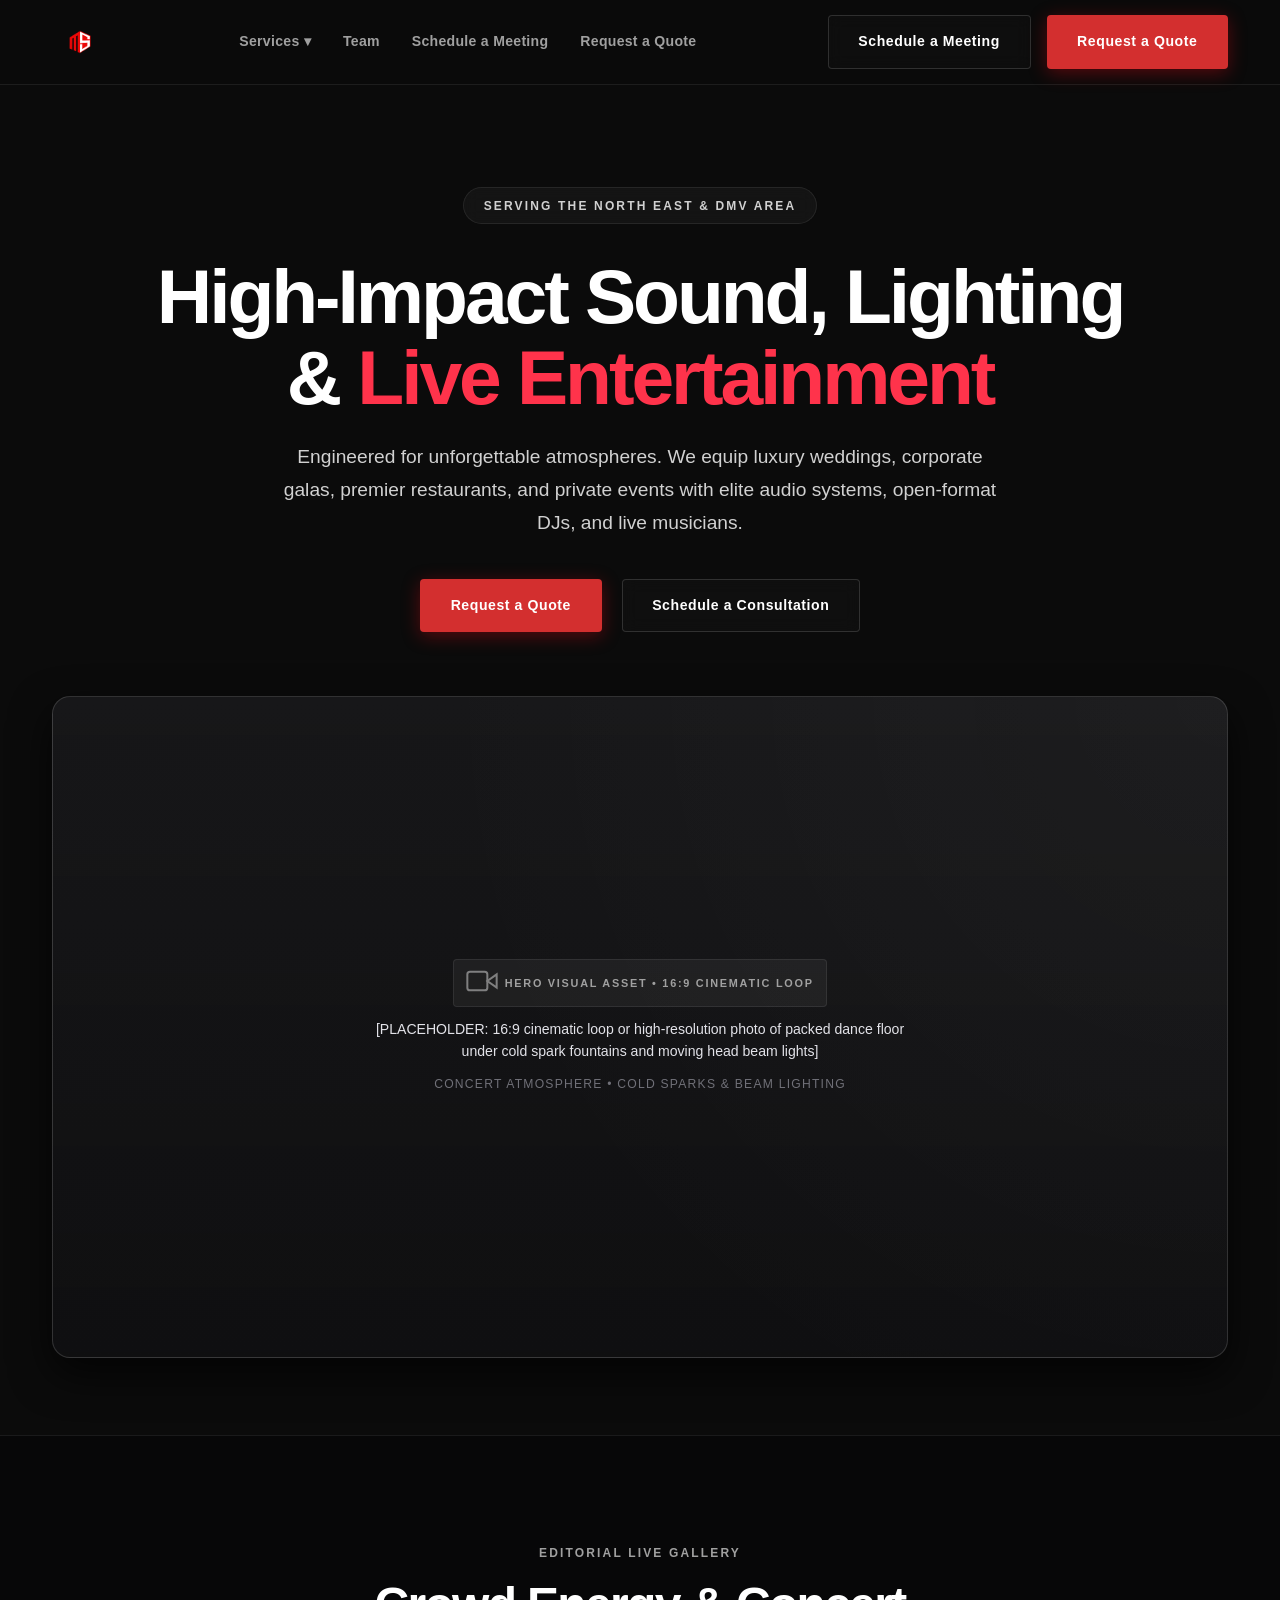
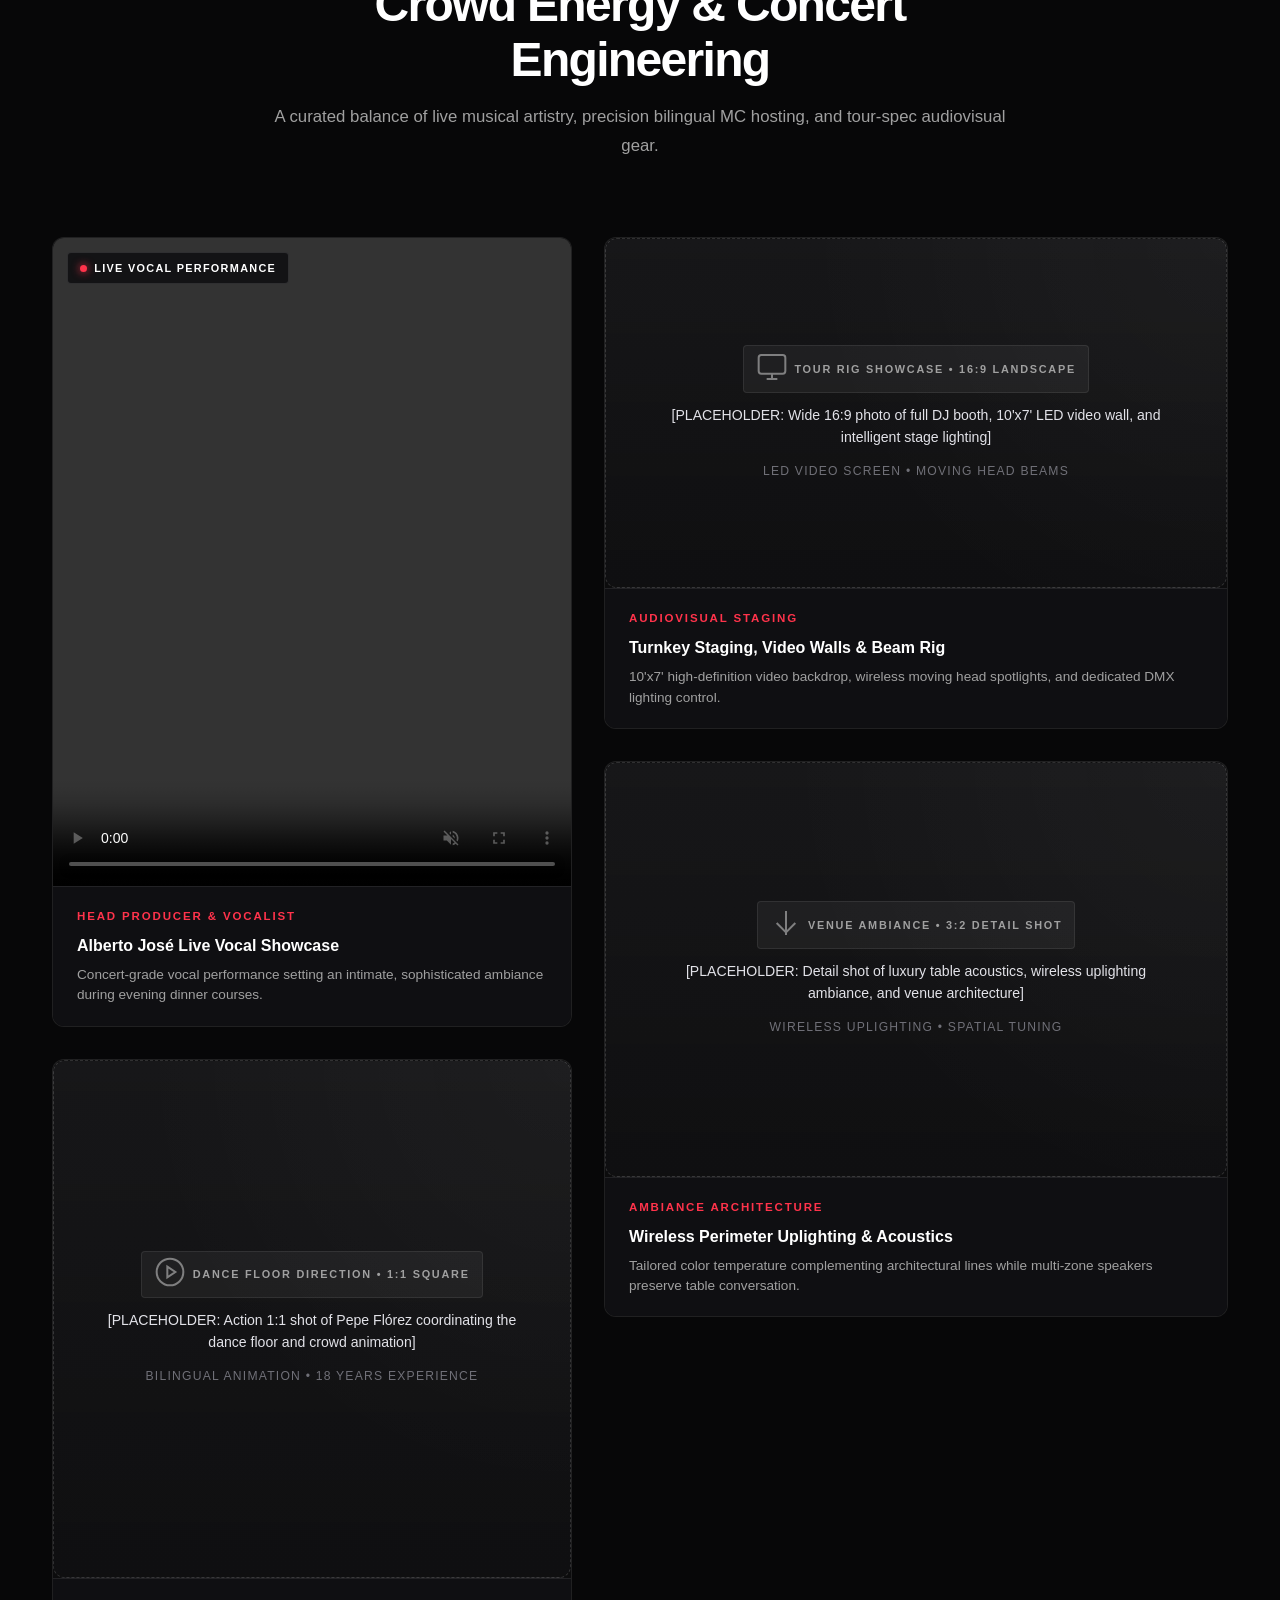
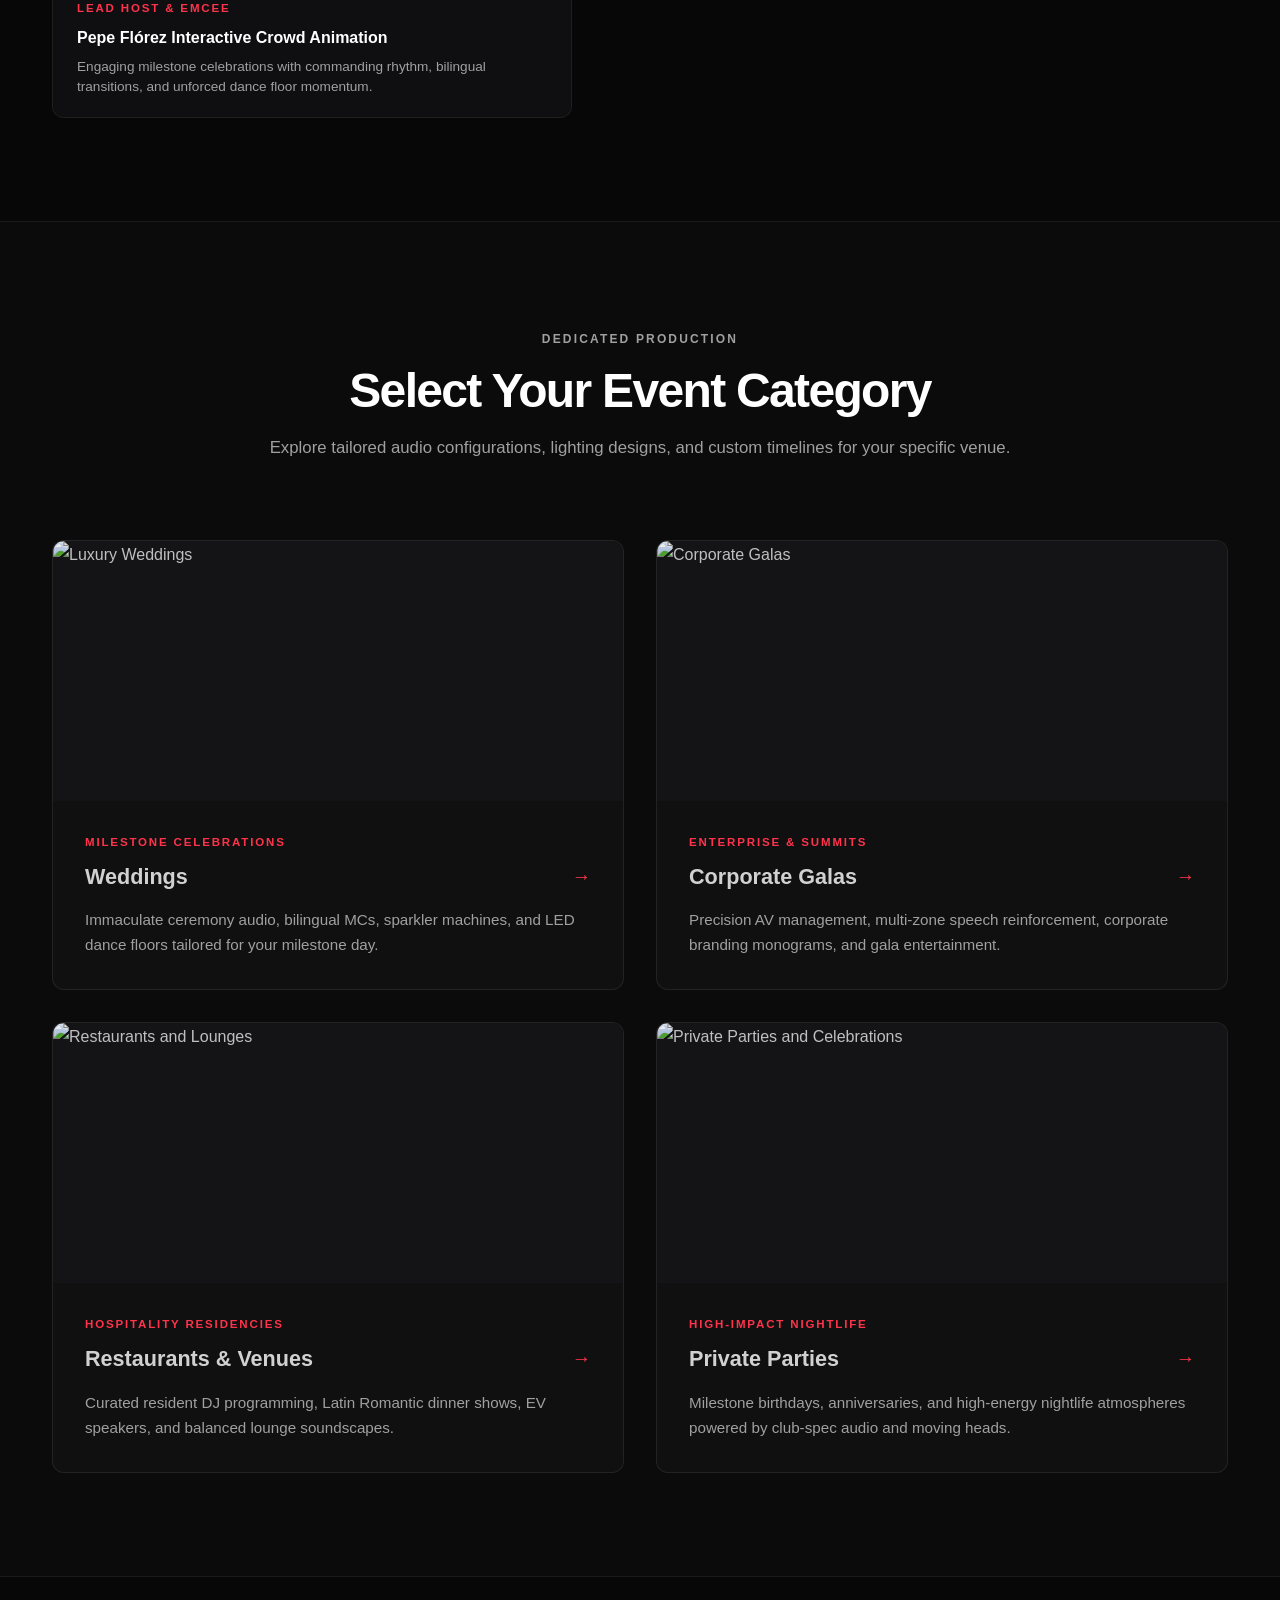
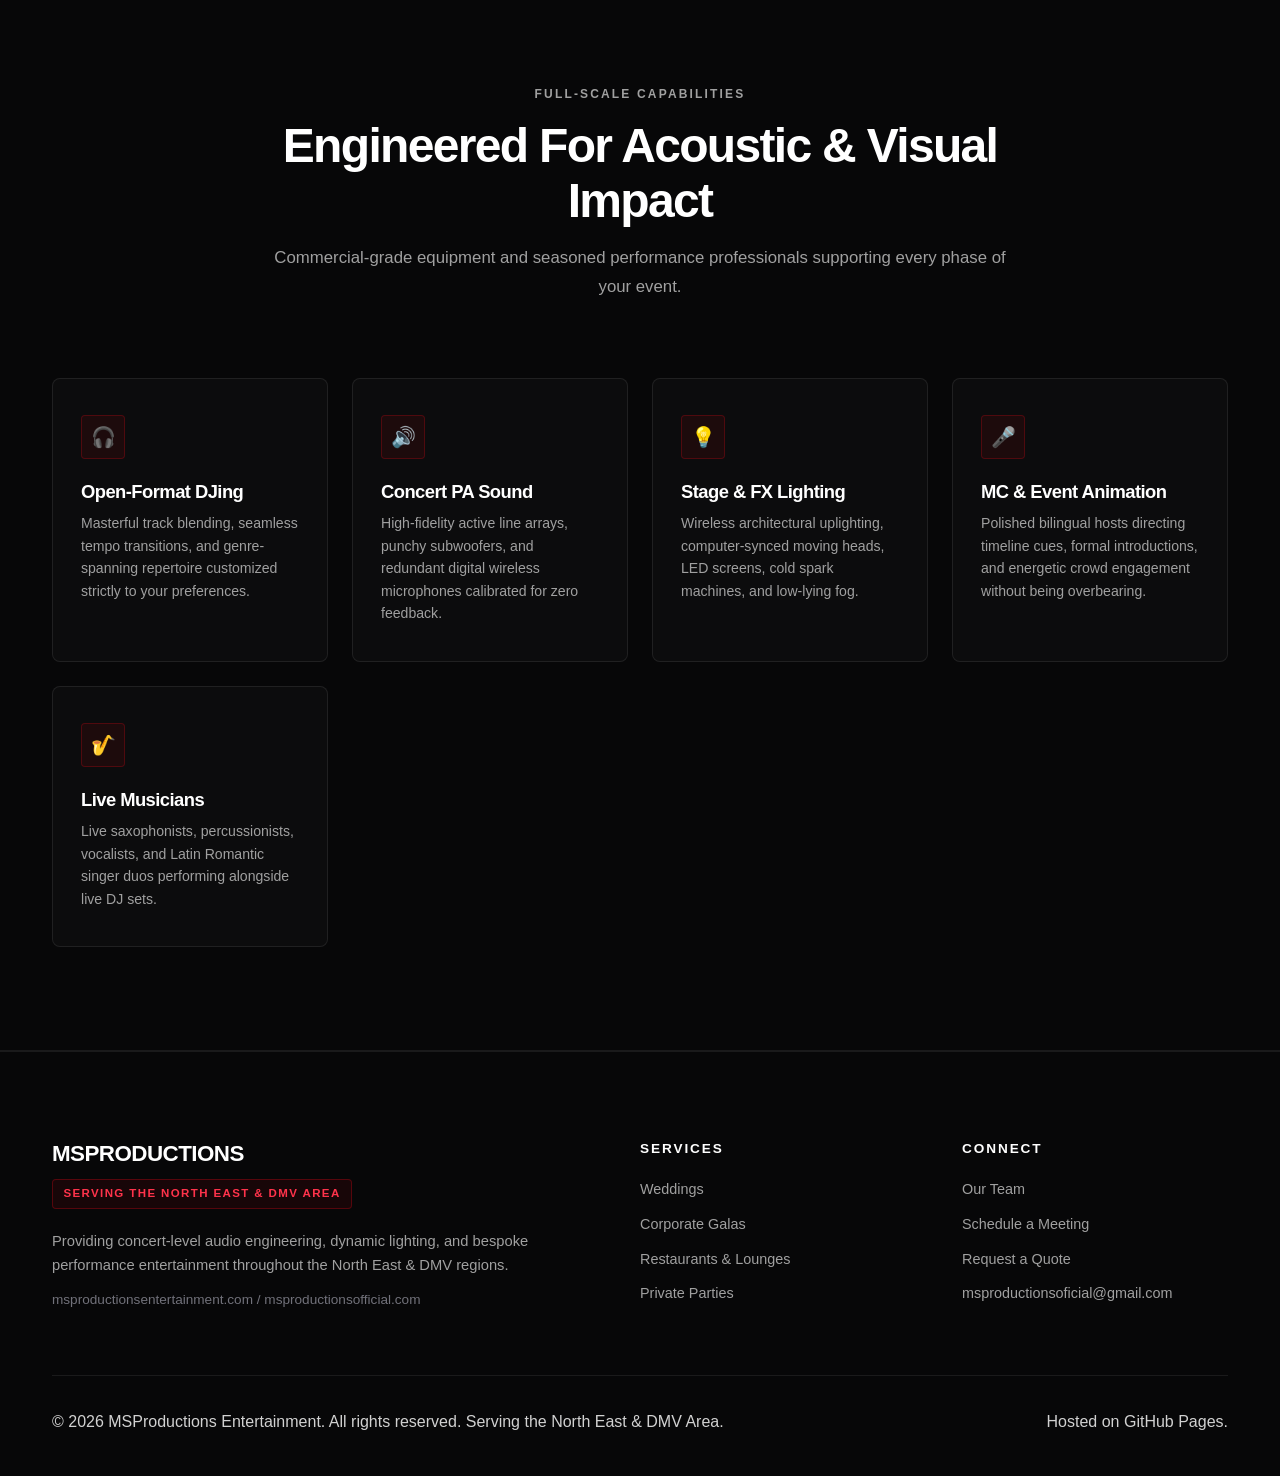
==== commit c94182a4: "Alberto Singing Video" ====
--- a/index.html
+++ b/index.html
@@ -91,14 +91,20 @@
           <!-- Column 1: Vertical 4:5 Vocalist & 1:1 Crowd Coordination -->
           <div class="gallery-col-left">
             <div class="editorial-gallery-card">
-              <div class="asset-placeholder aspect-4-5">
-                <div class="placeholder-inner">
-                  <span class="placeholder-badge">
-                    <svg class="placeholder-icon" viewBox="0 0 24 24"><path d="M12 2a3 3 0 0 0-3 3v7a3 3 0 0 0 6 0V5a3 3 0 0 0-3-3Z"/><path d="M19 10v2a7 7 0 0 1-14 0v-2"/><line x1="12" y1="19" x2="12" y2="22"/></svg>
-                    Live Vocal Performance • 4:5 Portrait
-                  </span>
-                  <p class="placeholder-label">[PLACEHOLDER: Vertical 4:5 shot of Alberto José singing live on microphone during wedding dinner]</p>
-                  <span class="placeholder-meta">Latin Romantic Repertoire • Acoustic Clarity</span>
+              <div class="gallery-video-wrap aspect-4-5">
+                <video 
+                  class="gallery-video" 
+                  src="assets/Alberto_Singing.MP4" 
+                  playsinline 
+                  autoplay 
+                  muted 
+                  loop 
+                  controls
+                  preload="metadata"
+                ></video>
+                <div class="video-overlay-badge">
+                  <span class="badge-live-pulse"></span>
+                  Live Vocal Performance
                 </div>
               </div>
               <div class="gallery-caption">
--- a/styles.css
+++ b/styles.css
@@ -616,6 +616,68 @@
   border-color: var(--border-medium);
   transform: translateY(-4px);
   box-shadow: var(--shadow-elevated);
+}
+
+/* Gallery Live Video Element */
+.gallery-video-wrap {
+  position: relative;
+  width: 100%;
+  background-color: var(--bg-placeholder);
+  overflow: hidden;
+  display: flex;
+  align-items: center;
+  justify-content: center;
+}
+
+.gallery-video-wrap.aspect-4-5 {
+  aspect-ratio: 4 / 5;
+}
+
+.gallery-video {
+  width: 100%;
+  height: 100%;
+  object-fit: cover;
+  display: block;
+  background-color: #0b0b0d;
+}
+
+.video-overlay-badge {
+  position: absolute;
+  top: 14px;
+  left: 14px;
+  background: rgba(11, 11, 14, 0.78);
+  border: 1px solid rgba(255, 255, 255, 0.12);
+  backdrop-filter: blur(8px);
+  -webkit-backdrop-filter: blur(8px);
+  padding: 0.35rem 0.75rem;
+  border-radius: var(--radius-xs);
+  font-family: var(--font-headline);
+  font-size: 0.68rem;
+  font-weight: 700;
+  text-transform: uppercase;
+  letter-spacing: 0.12em;
+  color: #ffffff;
+  display: flex;
+  align-items: center;
+  gap: 0.45rem;
+  pointer-events: none;
+  z-index: 2;
+}
+
+.badge-live-pulse {
+  width: 7px;
+  height: 7px;
+  border-radius: 50%;
+  background-color: var(--crimson-accent);
+  box-shadow: 0 0 8px var(--crimson-accent);
+  display: inline-block;
+  animation: livePulse 2s infinite ease-in-out;
+}
+
+@keyframes livePulse {
+  0% { transform: scale(0.95); opacity: 0.8; }
+  50% { transform: scale(1.15); opacity: 1; box-shadow: 0 0 10px var(--crimson-accent); }
+  100% { transform: scale(0.95); opacity: 0.8; }
 }
 
 .gallery-caption {
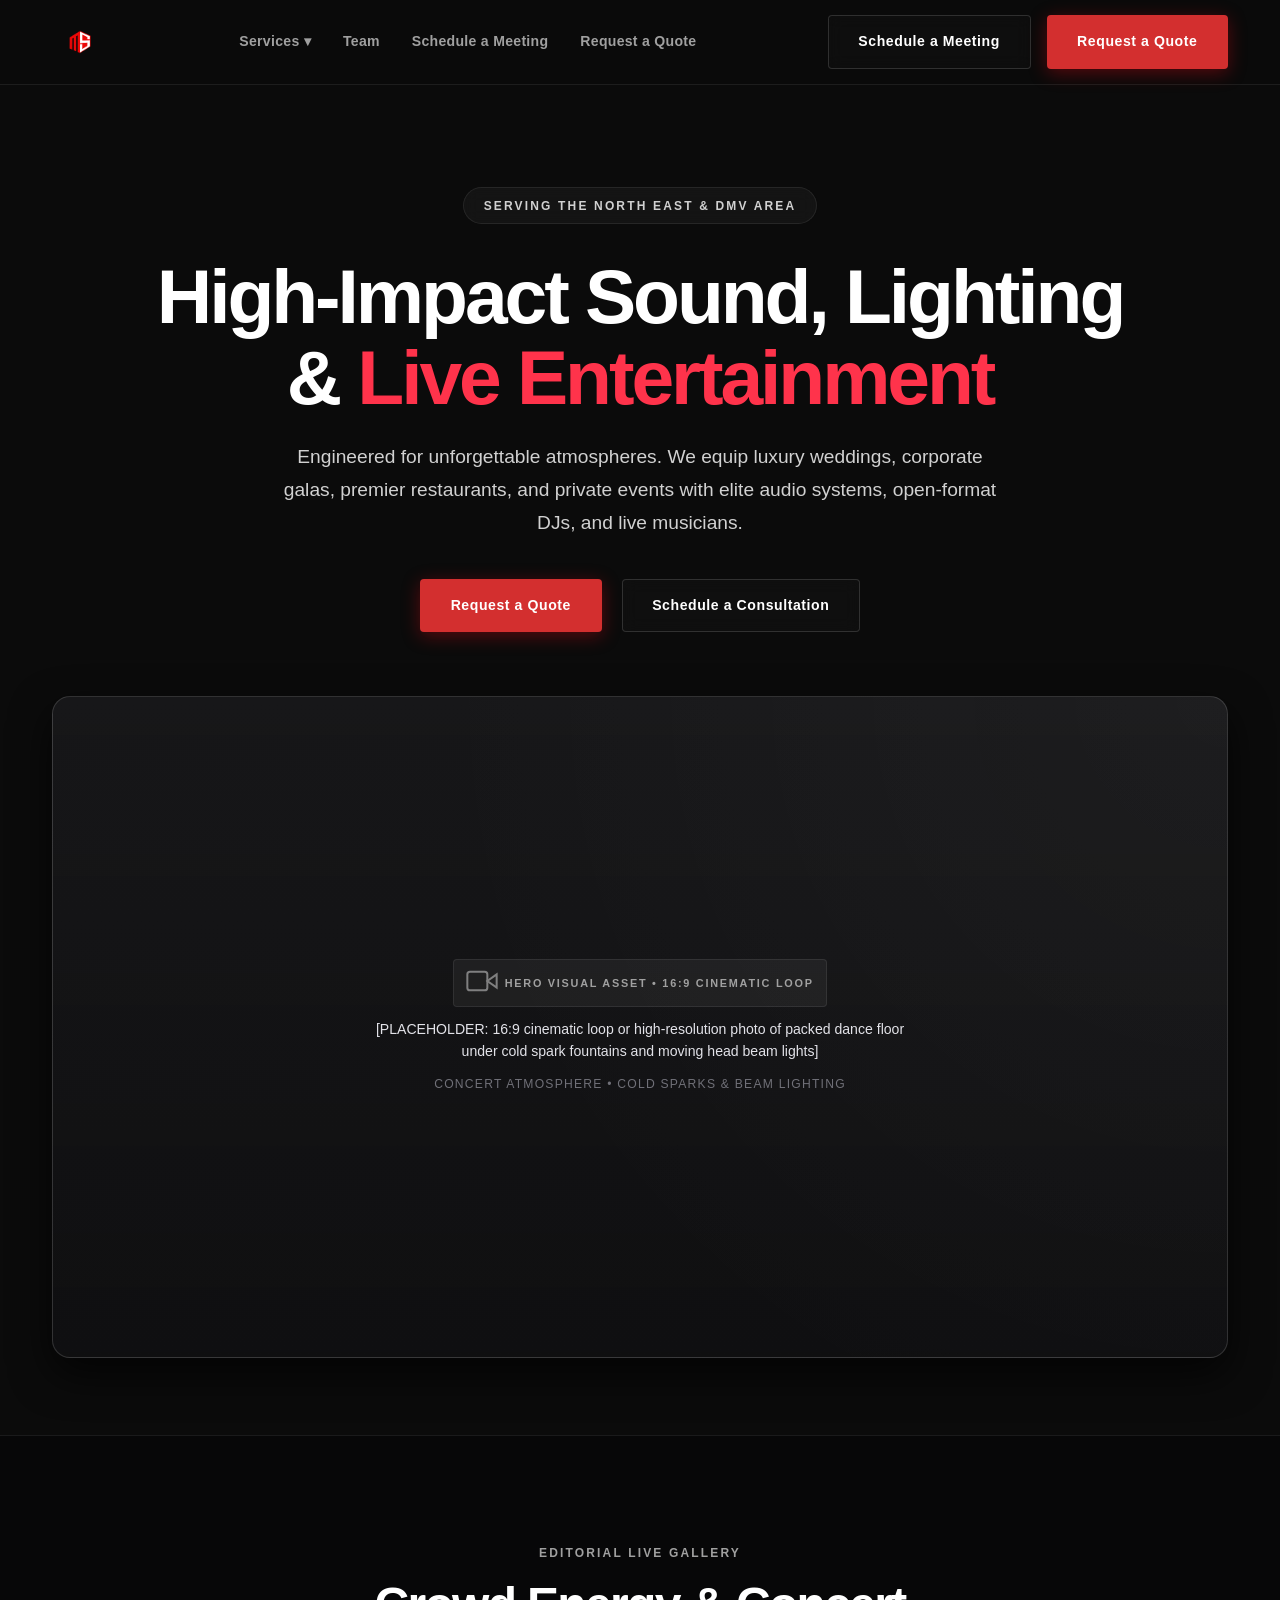
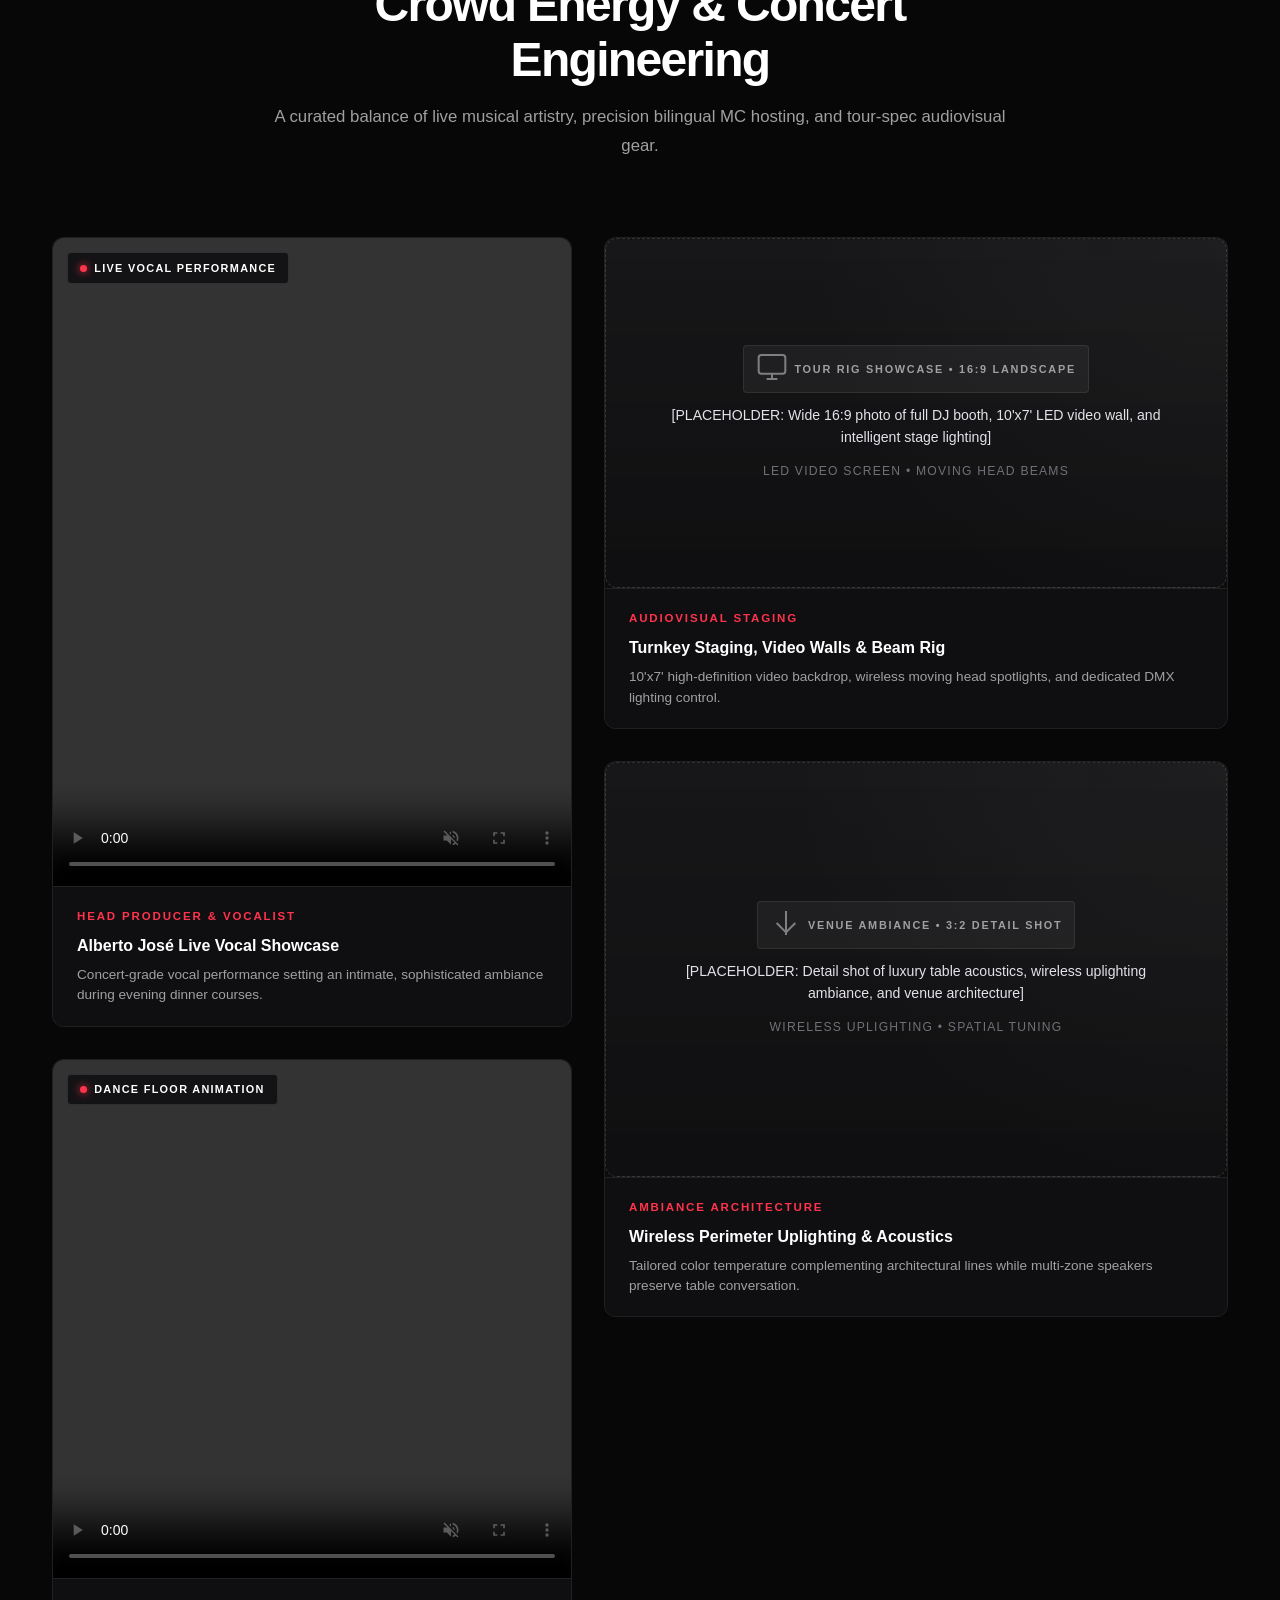
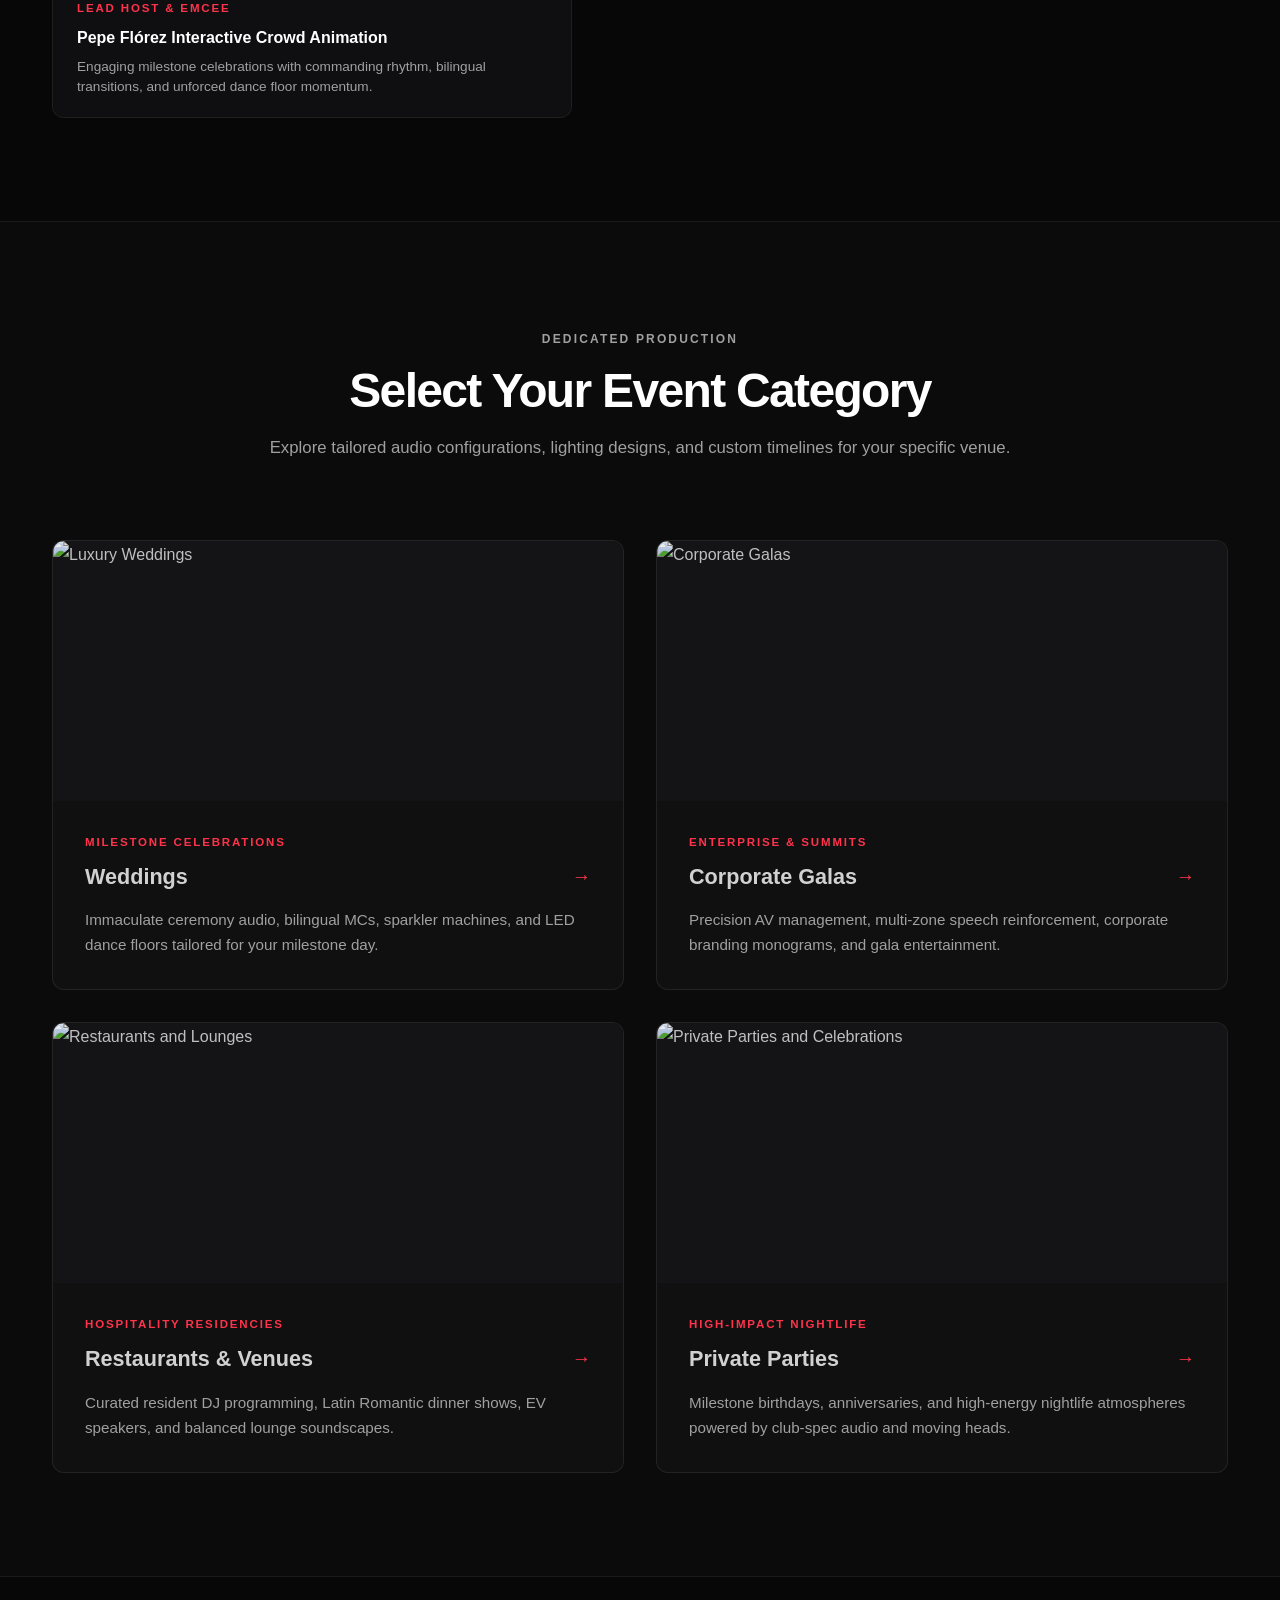
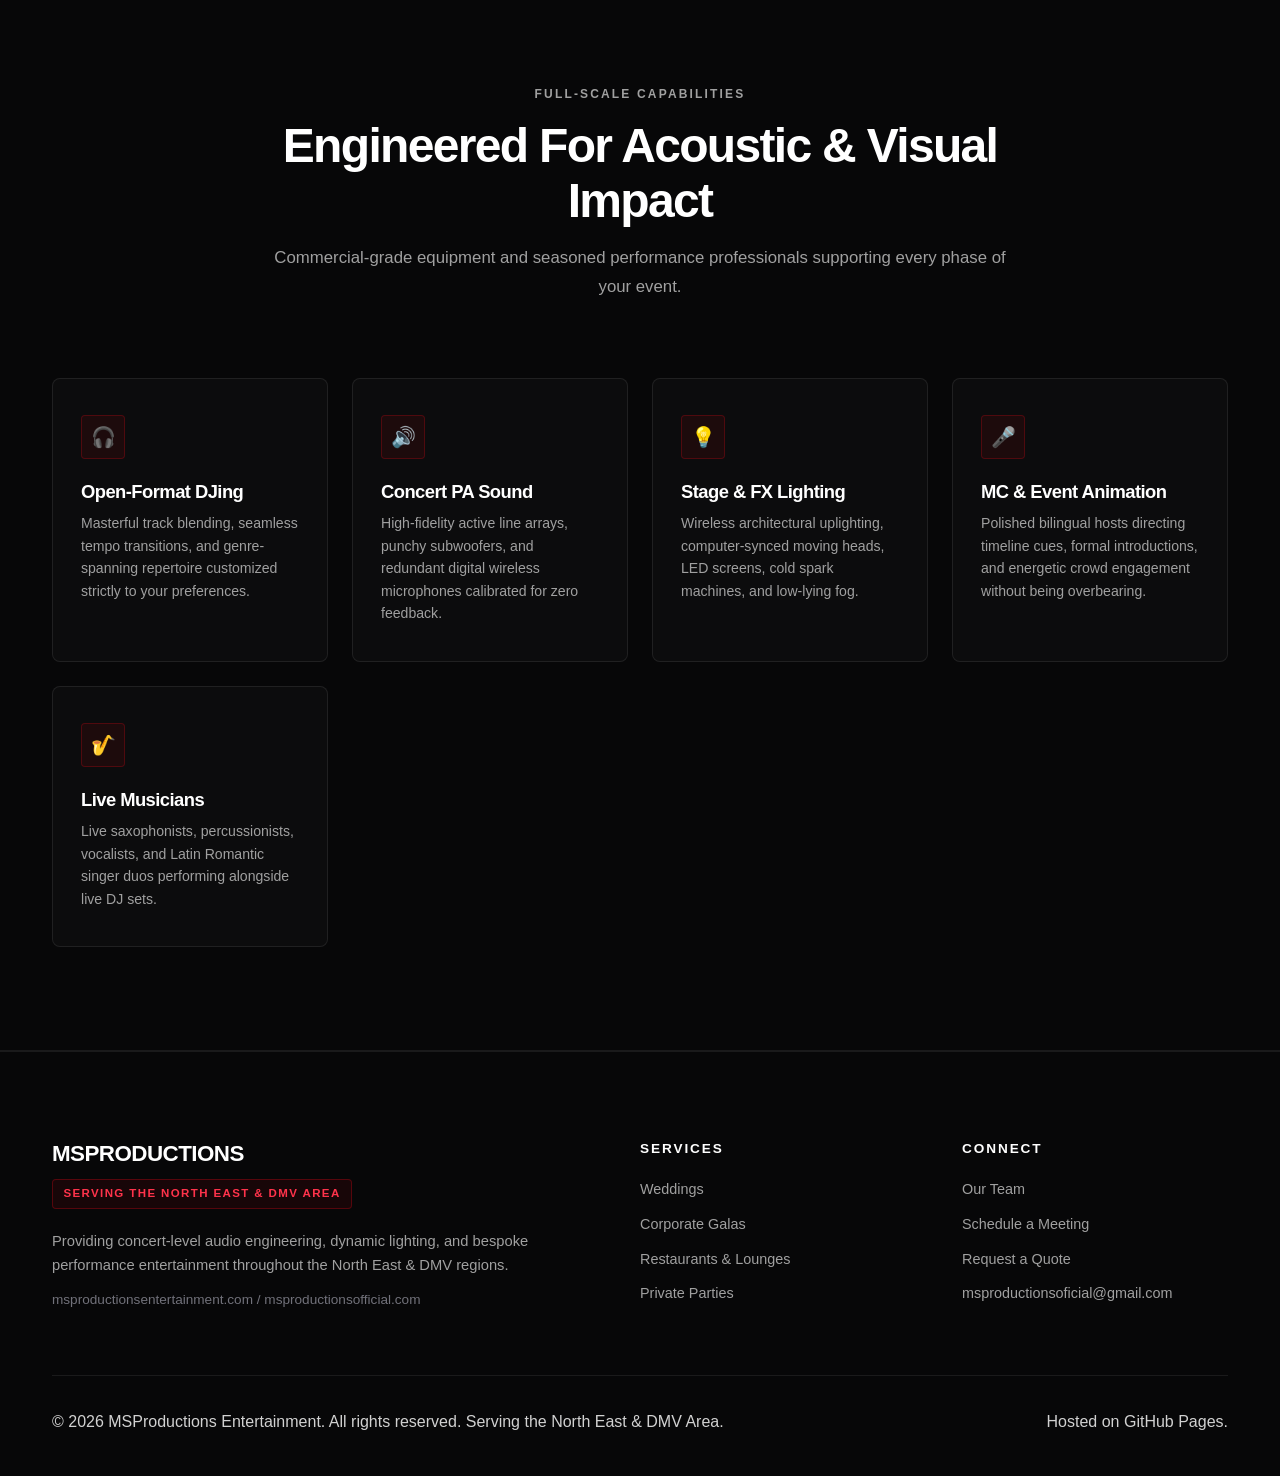
==== commit 7304cb99: "Adding pepe video" ====
--- a/index.html
+++ b/index.html
@@ -115,14 +115,20 @@
             </div>
 
             <div class="editorial-gallery-card">
-              <div class="asset-placeholder aspect-1-1">
-                <div class="placeholder-inner">
-                  <span class="placeholder-badge">
-                    <svg class="placeholder-icon" viewBox="0 0 24 24"><circle cx="12" cy="12" r="10"/><polygon points="10 8 16 12 10 16 10 8"/></svg>
-                    Dance Floor Direction • 1:1 Square
-                  </span>
-                  <p class="placeholder-label">[PLACEHOLDER: Action 1:1 shot of Pepe Flórez coordinating the dance floor and crowd animation]</p>
-                  <span class="placeholder-meta">Bilingual Animation • 18 Years Experience</span>
+              <div class="gallery-video-wrap aspect-1-1">
+                <video 
+                  class="gallery-video" 
+                  src="assets/Pepe_Dancing.MP4" 
+                  playsinline 
+                  autoplay 
+                  muted 
+                  loop 
+                  controls 
+                  preload="metadata"
+                ></video>
+                <div class="video-overlay-badge">
+                  <span class="badge-live-pulse"></span>
+                  Dance Floor Animation
                 </div>
               </div>
               <div class="gallery-caption">
--- a/styles.css
+++ b/styles.css
@@ -631,6 +631,18 @@
 
 .gallery-video-wrap.aspect-4-5 {
   aspect-ratio: 4 / 5;
+}
+
+.gallery-video-wrap.aspect-1-1 {
+  aspect-ratio: 1 / 1;
+}
+
+.gallery-video-wrap.aspect-16-9 {
+  aspect-ratio: 16 / 9;
+}
+
+.gallery-video-wrap.aspect-3-2 {
+  aspect-ratio: 3 / 2;
 }
 
 .gallery-video {
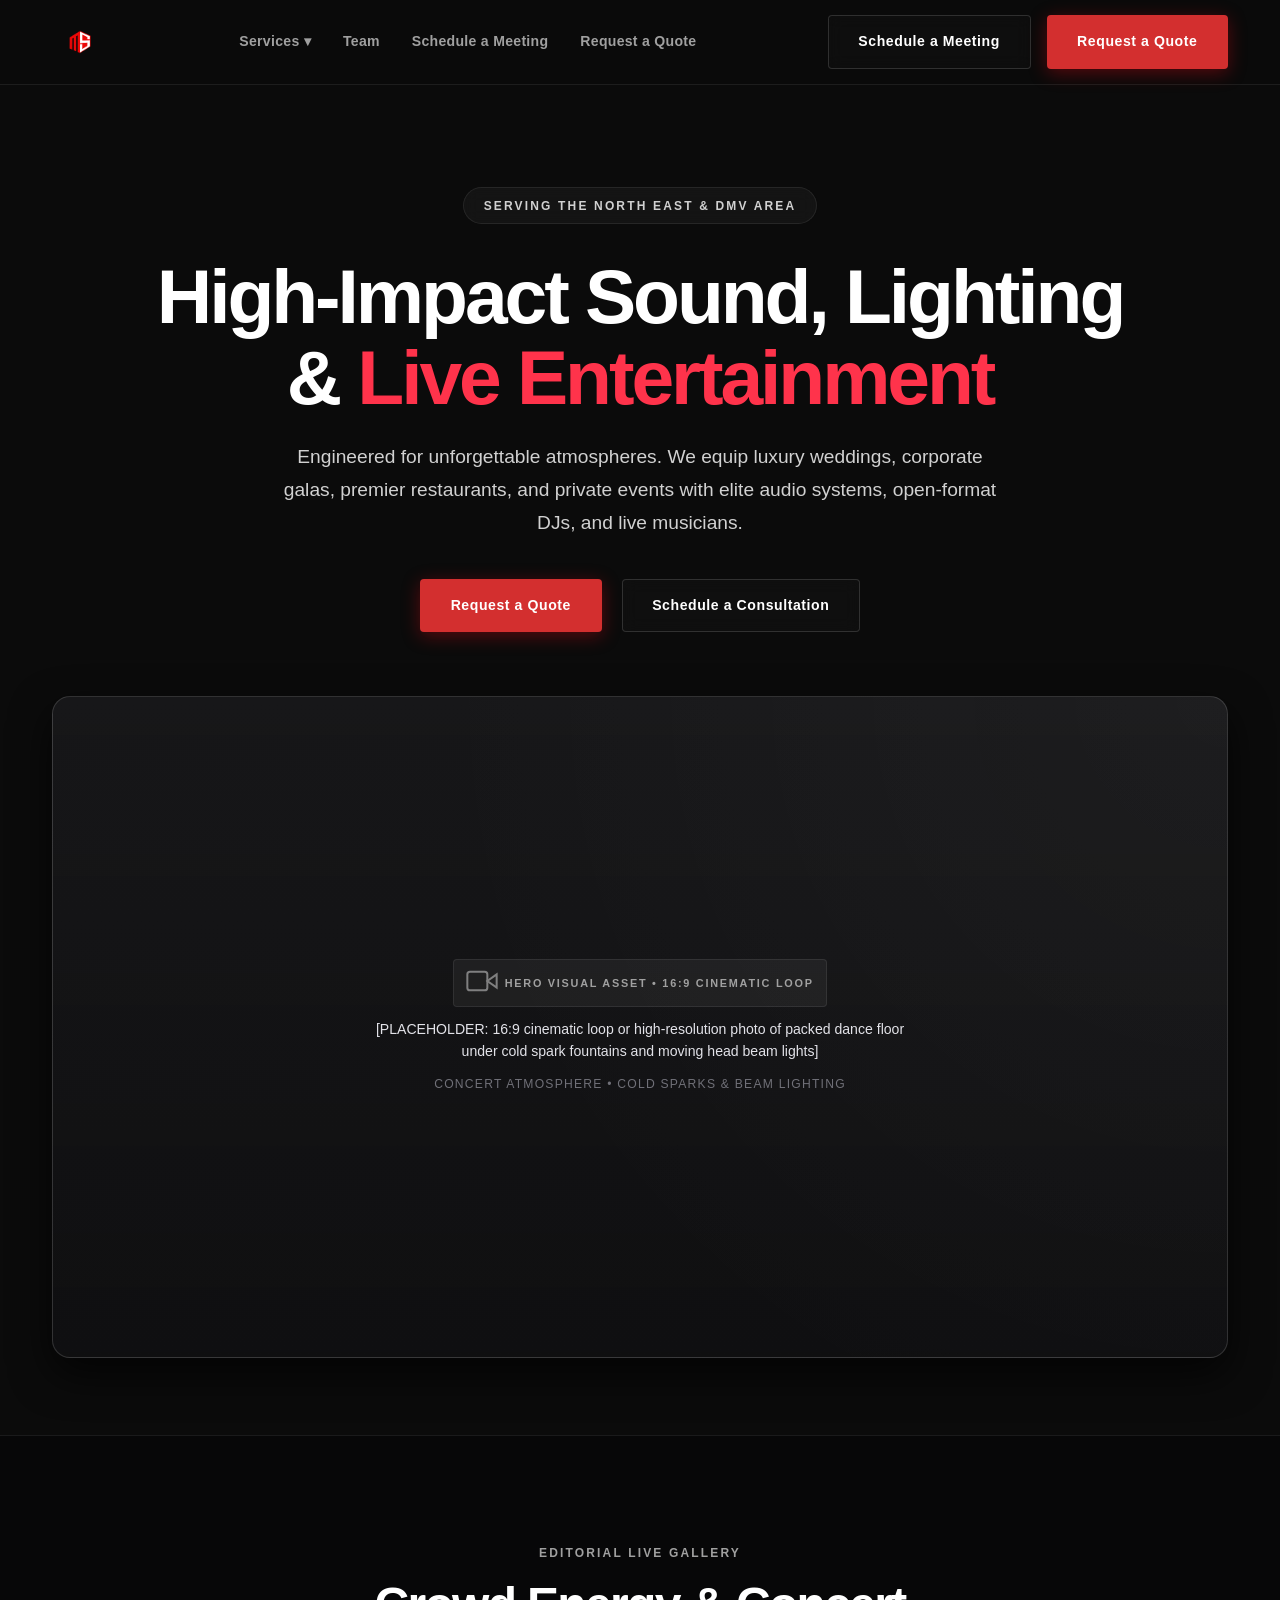
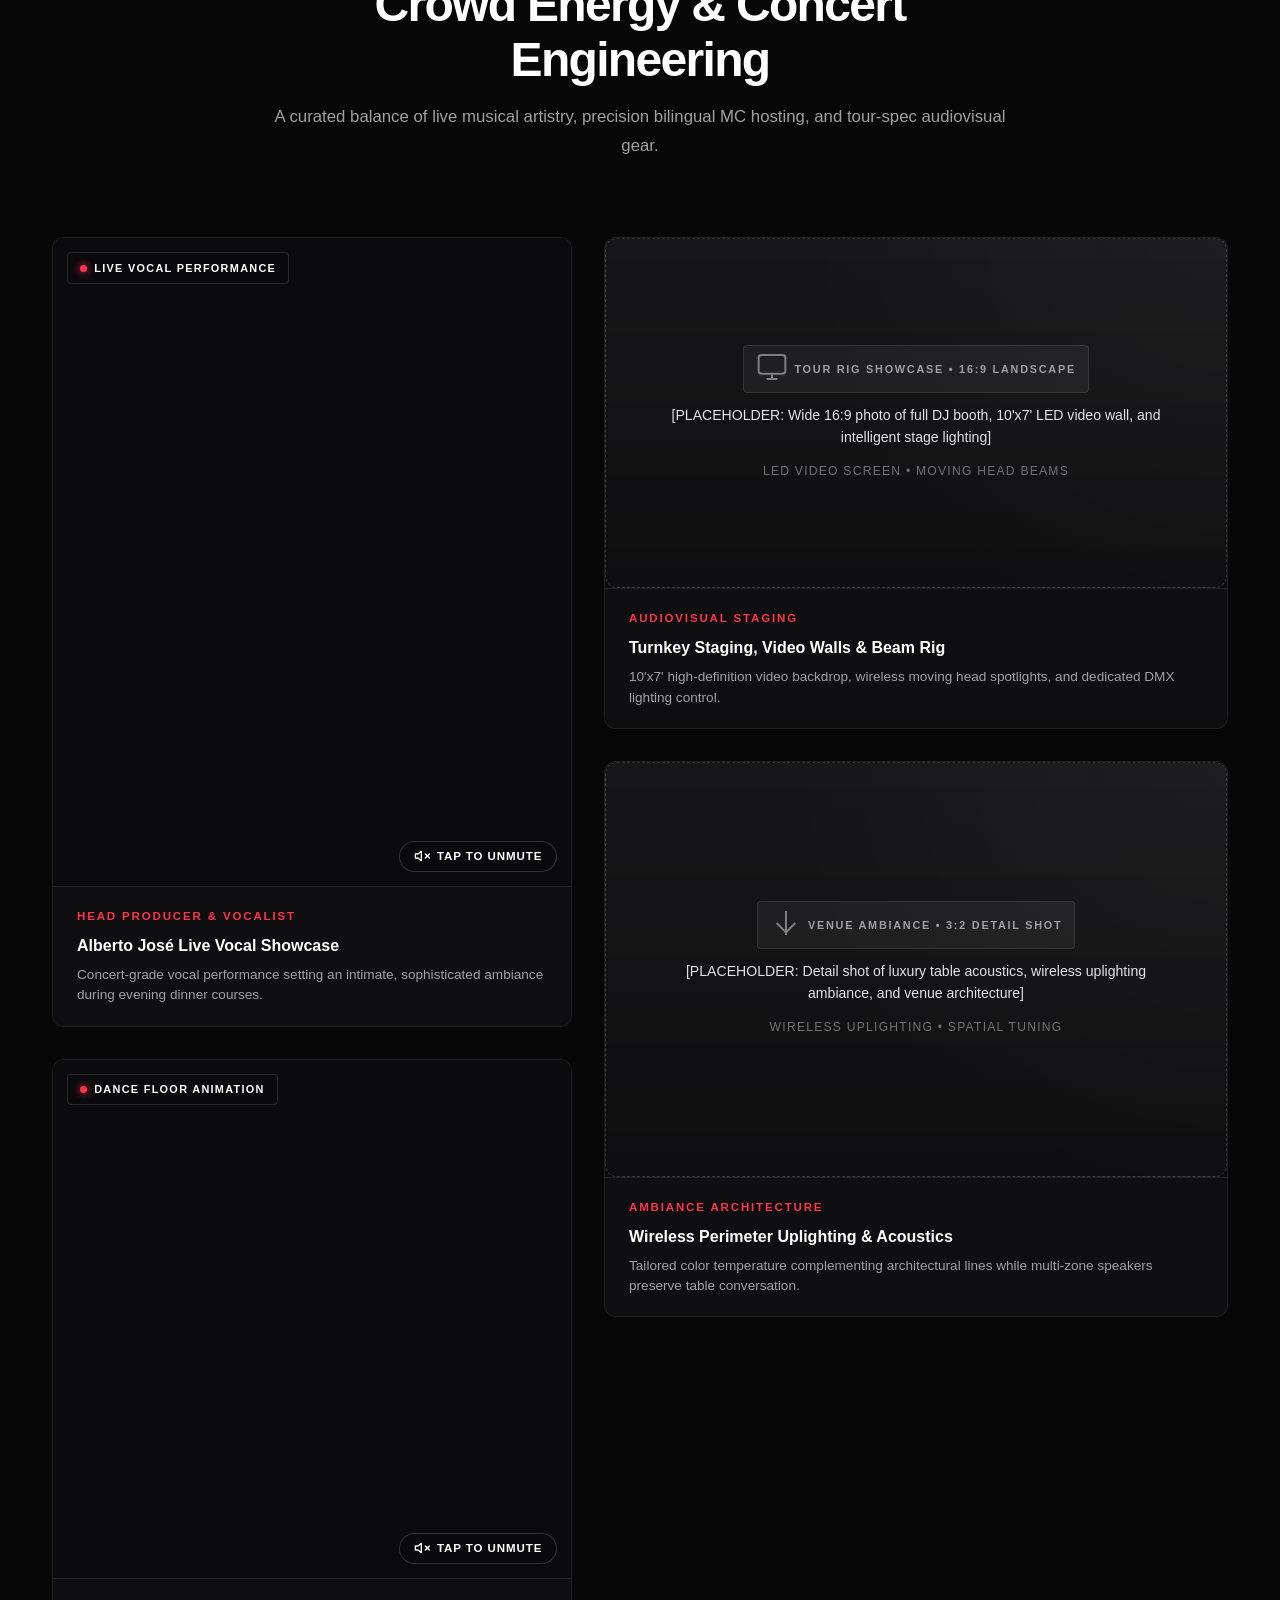
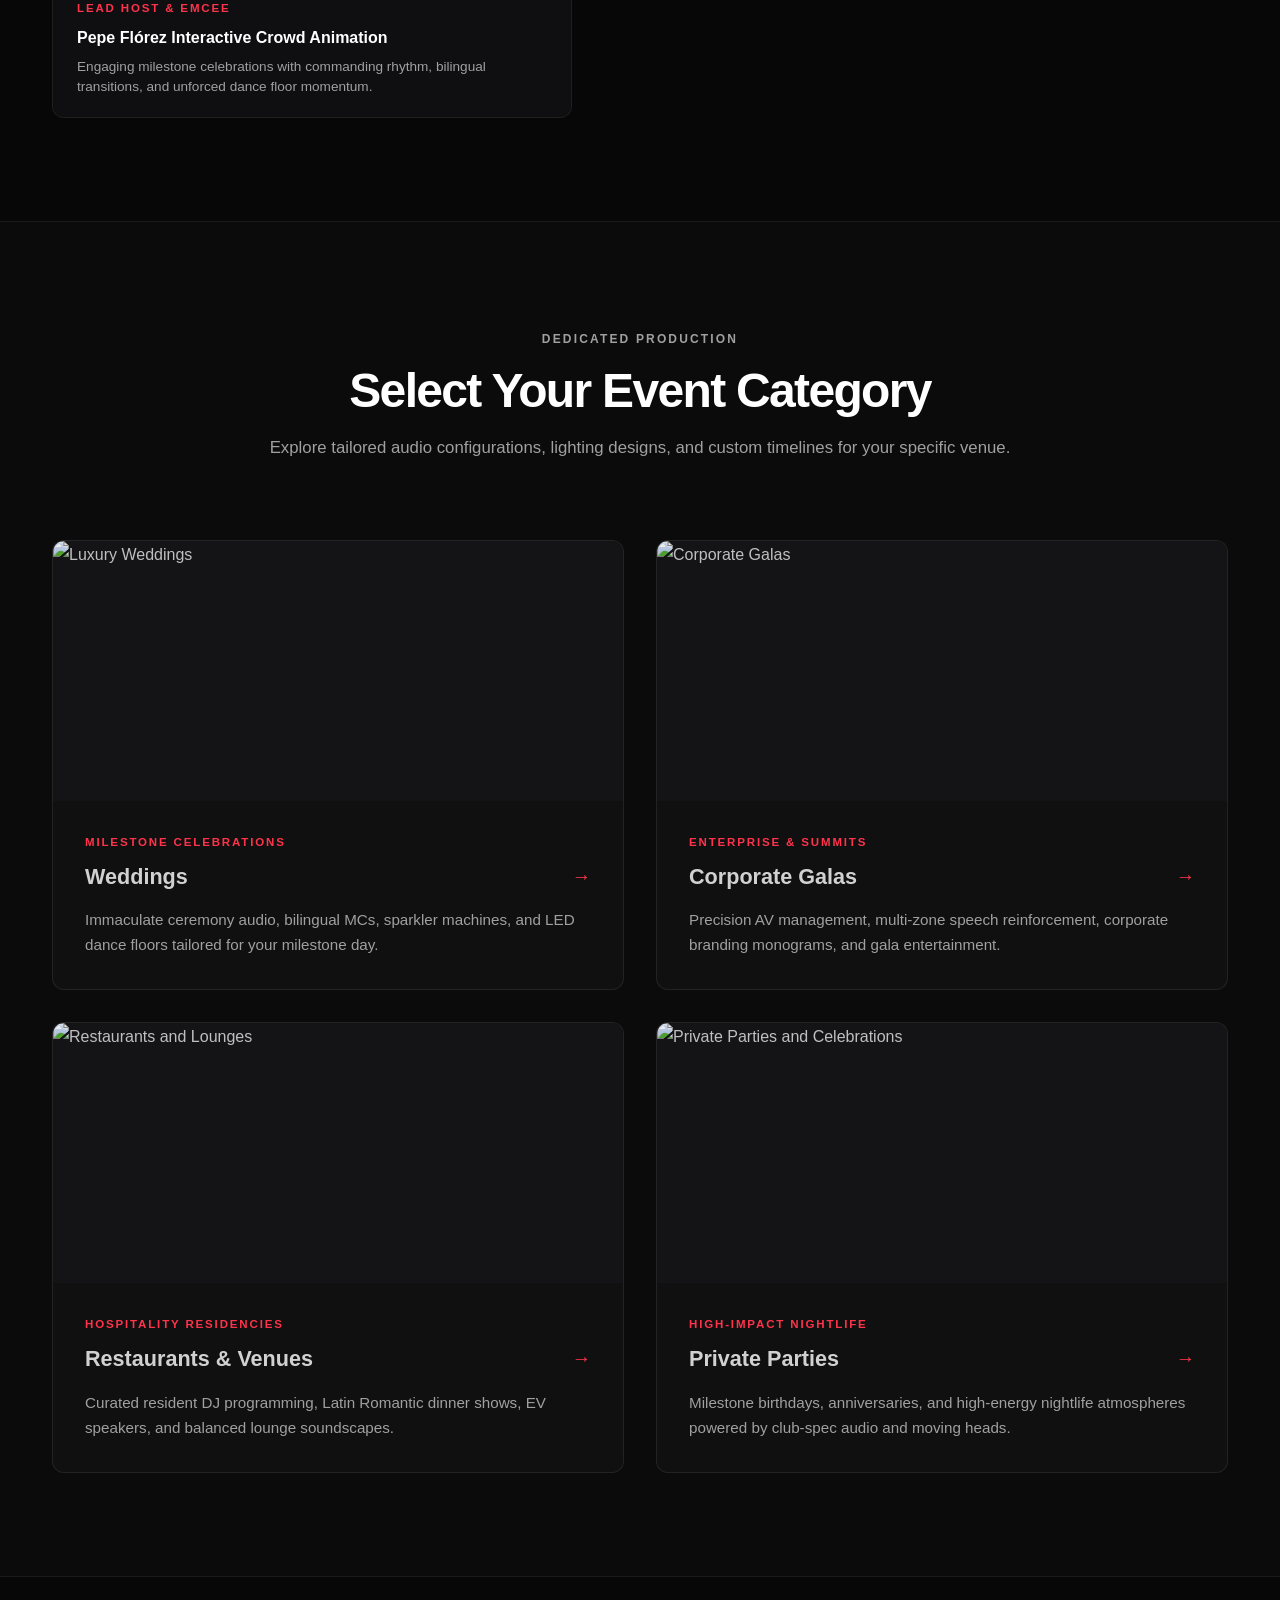
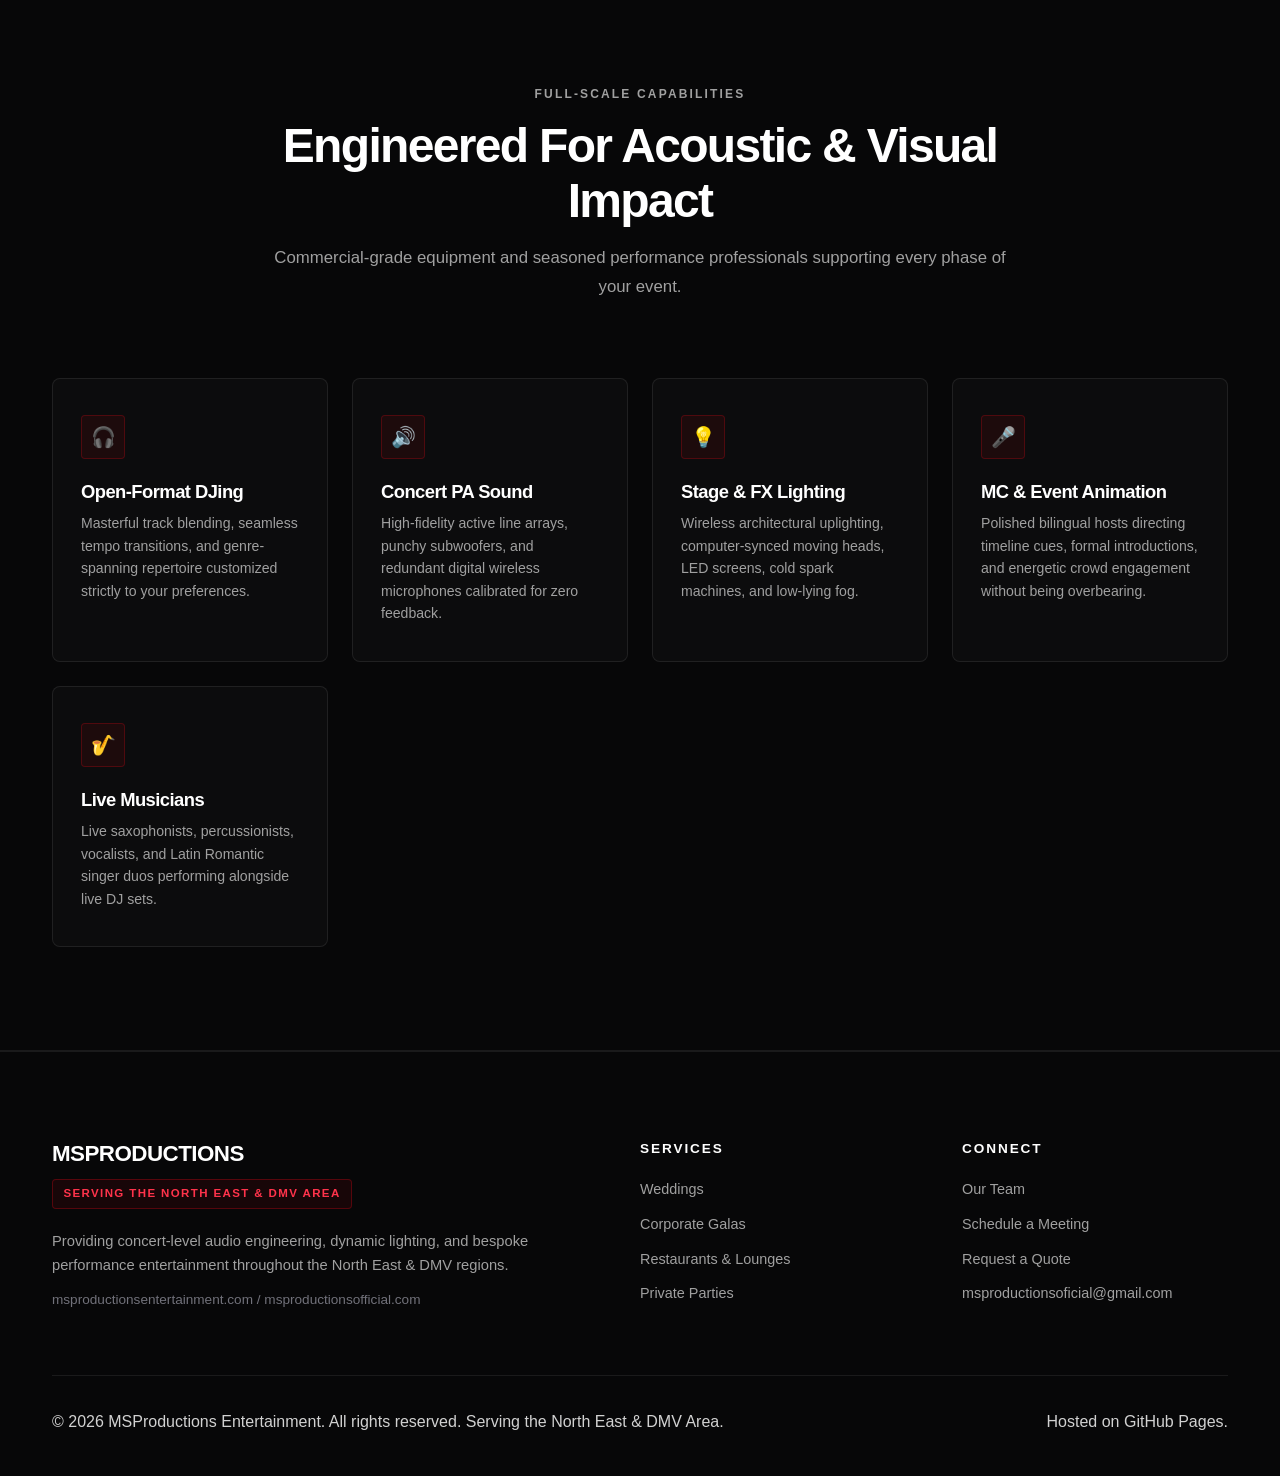
==== commit 2a14cb85: "Adding mono sound feature, only one video at a time" ====
--- a/index.html
+++ b/index.html
@@ -91,21 +91,32 @@
           <!-- Column 1: Vertical 4:5 Vocalist & 1:1 Crowd Coordination -->
           <div class="gallery-col-left">
             <div class="editorial-gallery-card">
-              <div class="gallery-video-wrap aspect-4-5">
+              <div class="gallery-video-wrap aspect-4-5" data-video-wrap>
                 <video 
                   class="gallery-video" 
                   src="assets/Alberto_Singing.MP4" 
-                  playsinline 
                   autoplay 
                   muted 
                   loop 
-                  controls
+                  playsinline 
                   preload="metadata"
                 ></video>
                 <div class="video-overlay-badge">
                   <span class="badge-live-pulse"></span>
                   Live Vocal Performance
                 </div>
+                <button class="video-audio-btn is-muted" aria-label="Unmute audio" type="button">
+                  <svg class="audio-icon-muted" viewBox="0 0 24 24" width="16" height="16" fill="none" stroke="currentColor" stroke-width="2" stroke-linecap="round" stroke-linejoin="round">
+                    <polygon points="11 5 6 9 2 9 2 15 6 15 11 19 11 5"></polygon>
+                    <line x1="23" y1="9" x2="17" y2="15"></line>
+                    <line x1="17" y1="9" x2="23" y2="15"></line>
+                  </svg>
+                  <svg class="audio-icon-unmuted" viewBox="0 0 24 24" width="16" height="16" fill="none" stroke="currentColor" stroke-width="2" stroke-linecap="round" stroke-linejoin="round">
+                    <polygon points="11 5 6 9 2 9 2 15 6 15 11 19 11 5"></polygon>
+                    <path d="M19.07 4.93a10 10 0 0 1 0 14.14M15.54 8.46a5 5 0 0 1 0 7.07"></path>
+                  </svg>
+                  <span class="audio-btn-label">Tap to unmute</span>
+                </button>
               </div>
               <div class="gallery-caption">
                 <span class="caption-eyebrow">Head Producer & Vocalist</span>
@@ -115,21 +126,32 @@
             </div>
 
             <div class="editorial-gallery-card">
-              <div class="gallery-video-wrap aspect-1-1">
+              <div class="gallery-video-wrap aspect-1-1" data-video-wrap>
                 <video 
                   class="gallery-video" 
                   src="assets/Pepe_Dancing.MP4" 
-                  playsinline 
                   autoplay 
                   muted 
                   loop 
-                  controls 
+                  playsinline 
                   preload="metadata"
                 ></video>
                 <div class="video-overlay-badge">
                   <span class="badge-live-pulse"></span>
                   Dance Floor Animation
                 </div>
+                <button class="video-audio-btn is-muted" aria-label="Unmute audio" type="button">
+                  <svg class="audio-icon-muted" viewBox="0 0 24 24" width="16" height="16" fill="none" stroke="currentColor" stroke-width="2" stroke-linecap="round" stroke-linejoin="round">
+                    <polygon points="11 5 6 9 2 9 2 15 6 15 11 19 11 5"></polygon>
+                    <line x1="23" y1="9" x2="17" y2="15"></line>
+                    <line x1="17" y1="9" x2="23" y2="15"></line>
+                  </svg>
+                  <svg class="audio-icon-unmuted" viewBox="0 0 24 24" width="16" height="16" fill="none" stroke="currentColor" stroke-width="2" stroke-linecap="round" stroke-linejoin="round">
+                    <polygon points="11 5 6 9 2 9 2 15 6 15 11 19 11 5"></polygon>
+                    <path d="M19.07 4.93a10 10 0 0 1 0 14.14M15.54 8.46a5 5 0 0 1 0 7.07"></path>
+                  </svg>
+                  <span class="audio-btn-label">Tap to unmute</span>
+                </button>
               </div>
               <div class="gallery-caption">
                 <span class="caption-eyebrow">Lead Host & Emcee</span>
--- a/styles.css
+++ b/styles.css
@@ -627,22 +627,29 @@
   display: flex;
   align-items: center;
   justify-content: center;
+  cursor: pointer;
+  -webkit-tap-highlight-color: transparent;
+  user-select: none;
 }
 
 .gallery-video-wrap.aspect-4-5 {
   aspect-ratio: 4 / 5;
+  width: 100%;
 }
 
 .gallery-video-wrap.aspect-1-1 {
   aspect-ratio: 1 / 1;
+  width: 100%;
 }
 
 .gallery-video-wrap.aspect-16-9 {
   aspect-ratio: 16 / 9;
+  width: 100%;
 }
 
 .gallery-video-wrap.aspect-3-2 {
   aspect-ratio: 3 / 2;
+  width: 100%;
 }
 
 .gallery-video {
@@ -651,6 +658,78 @@
   object-fit: cover;
   display: block;
   background-color: #0b0b0d;
+  pointer-events: none;
+}
+
+/* Floating Audio Indicator Button */
+.video-audio-btn {
+  position: absolute;
+  bottom: 14px;
+  right: 14px;
+  z-index: 5;
+  display: inline-flex;
+  align-items: center;
+  gap: 0.45rem;
+  background: rgba(11, 11, 14, 0.78);
+  border: 1px solid rgba(255, 255, 255, 0.16);
+  backdrop-filter: blur(10px);
+  -webkit-backdrop-filter: blur(10px);
+  padding: 0.4rem 0.85rem;
+  border-radius: 9999px;
+  color: #ffffff;
+  font-family: var(--font-headline);
+  font-size: 0.72rem;
+  font-weight: 700;
+  text-transform: uppercase;
+  letter-spacing: 0.08em;
+  cursor: pointer;
+  transition: var(--transition);
+  outline: none;
+  pointer-events: auto;
+}
+
+.video-audio-btn:hover {
+  background: rgba(22, 22, 28, 0.95);
+  border-color: rgba(255, 255, 255, 0.35);
+  transform: scale(1.04);
+}
+
+.video-audio-btn svg {
+  display: block;
+  flex-shrink: 0;
+  stroke: #ffffff;
+}
+
+.video-audio-btn .audio-icon-unmuted {
+  display: none;
+  stroke: var(--crimson-accent);
+}
+
+.video-audio-btn.is-unmuted {
+  border-color: var(--crimson-accent);
+  background: rgba(229, 9, 20, 0.22);
+}
+
+.video-audio-btn.is-unmuted .audio-icon-muted {
+  display: none;
+}
+
+.video-audio-btn.is-unmuted .audio-icon-unmuted {
+  display: block;
+}
+
+.video-audio-btn.is-unmuted .audio-btn-label {
+  color: #ffffff;
+}
+
+@media (max-width: 480px) {
+  .video-audio-btn .audio-btn-label {
+    display: none;
+  }
+  .video-audio-btn {
+    padding: 0.5rem;
+    border-radius: 50%;
+  }
 }
 
 .video-overlay-badge {
